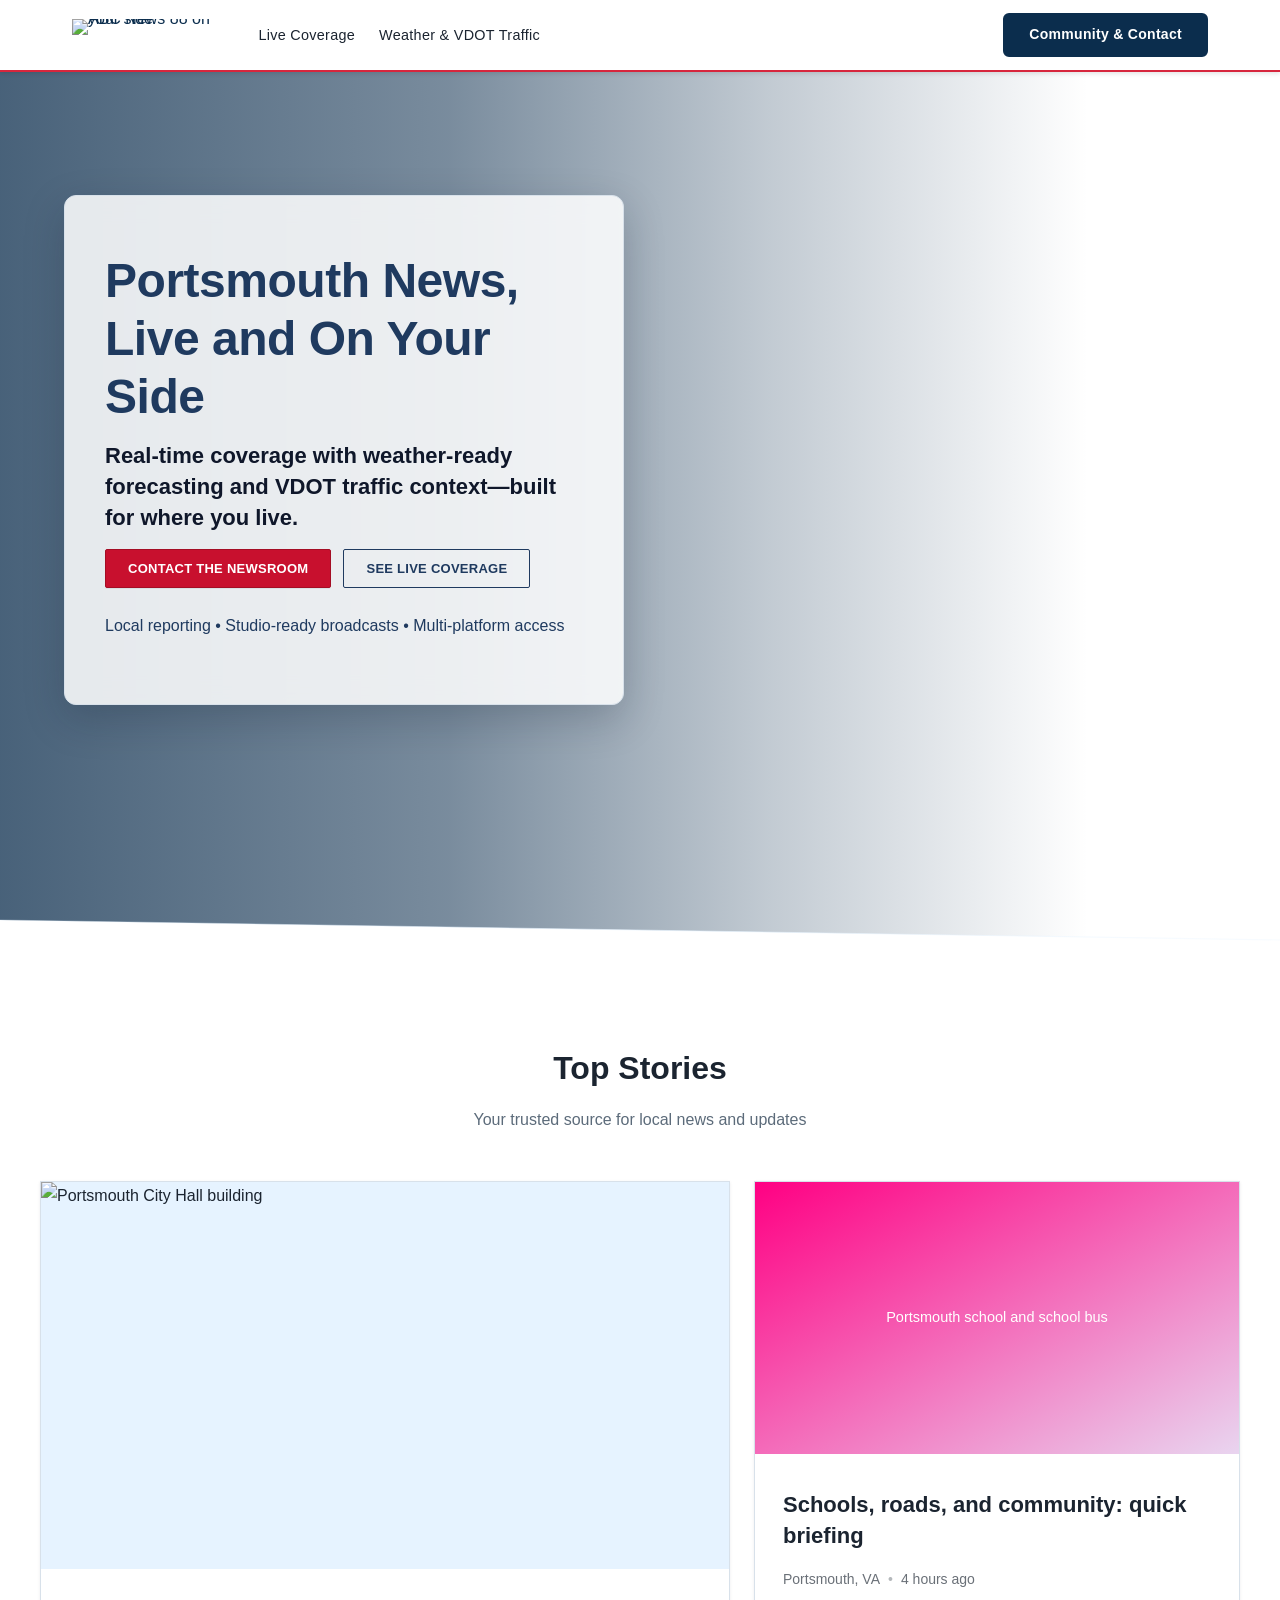
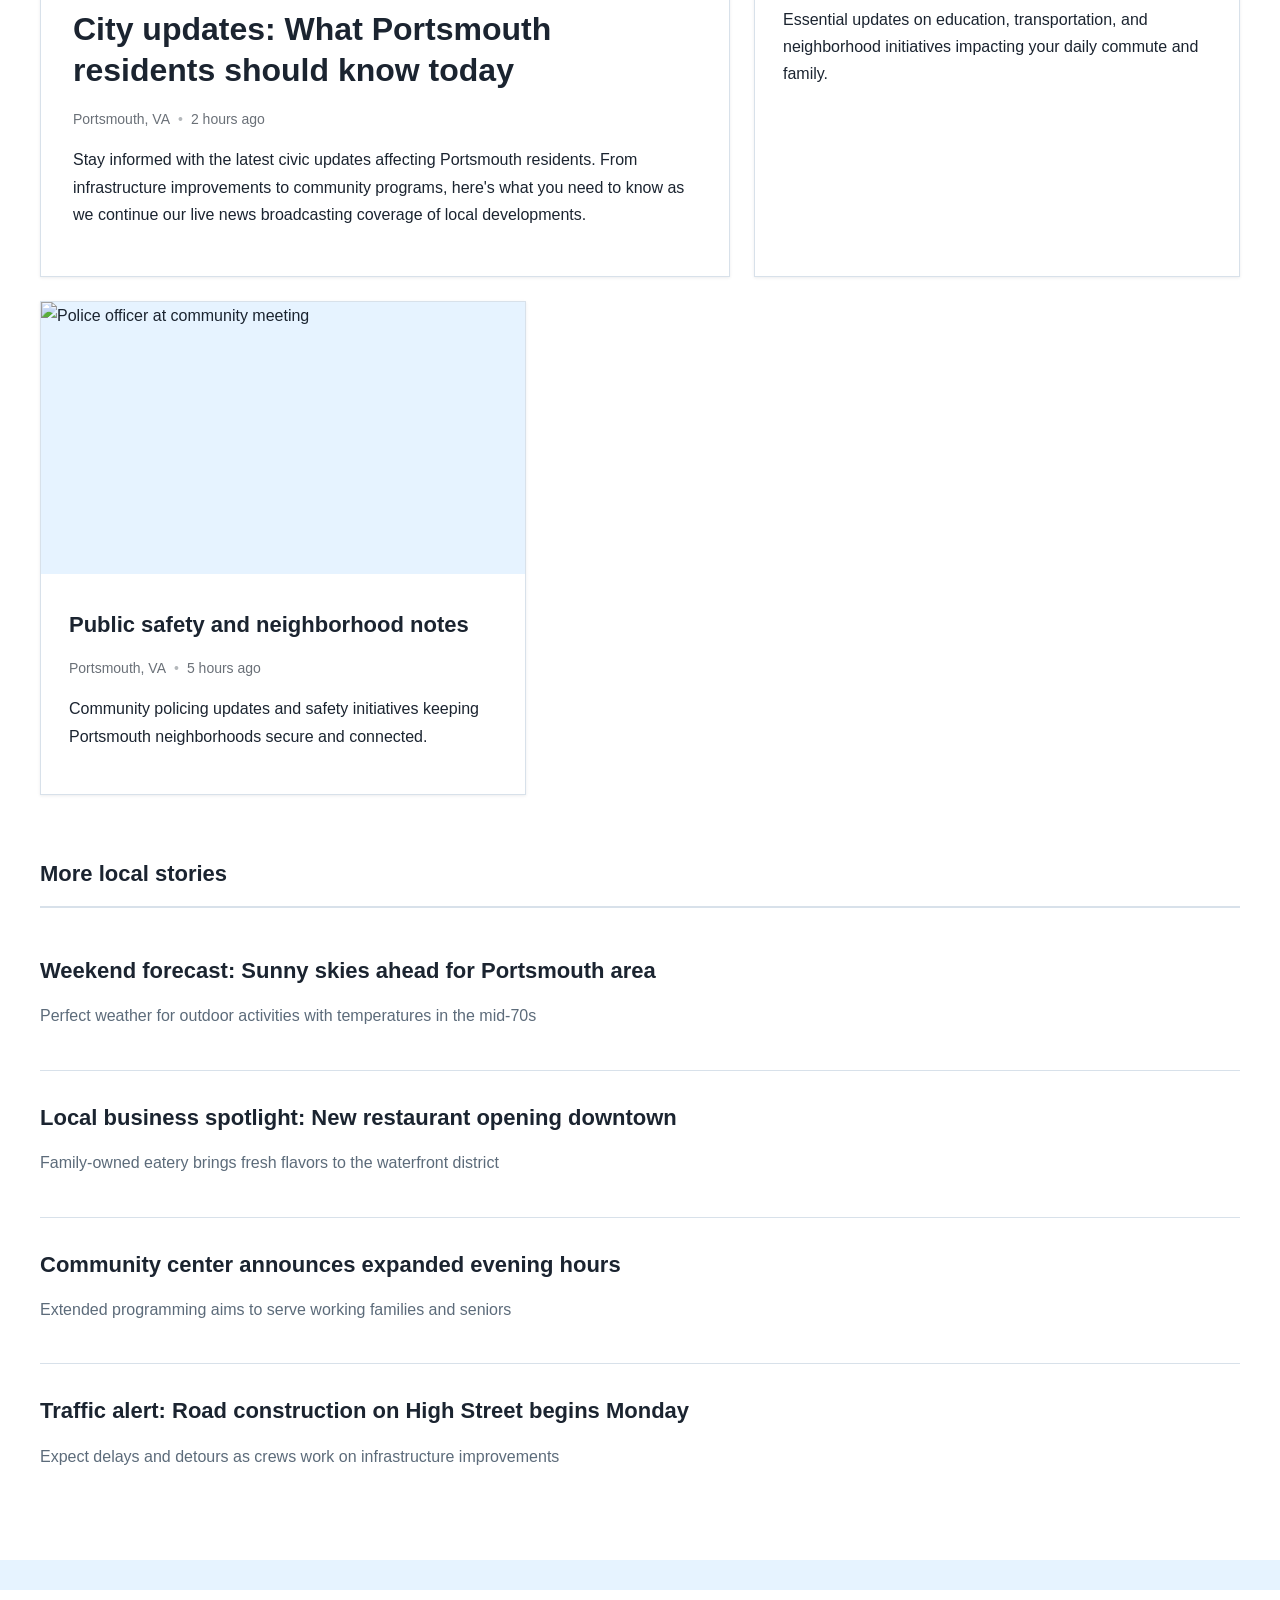
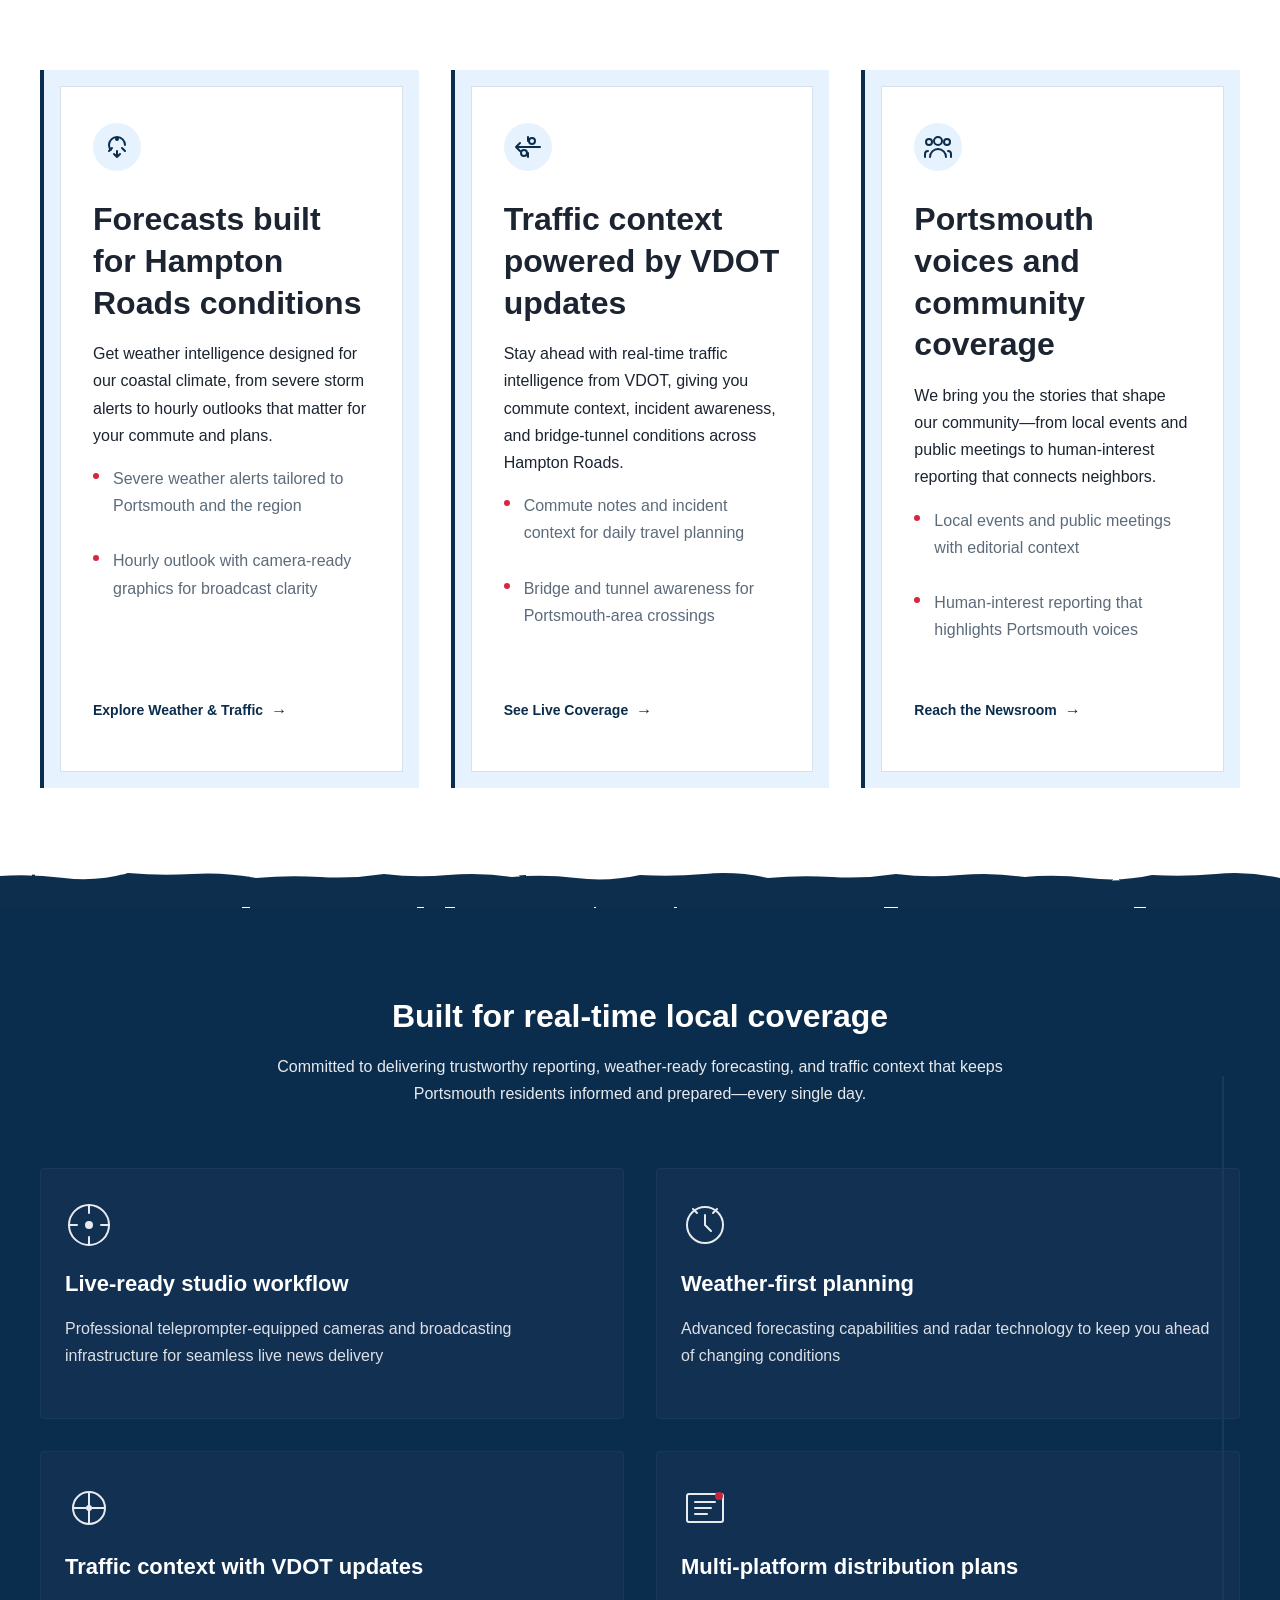
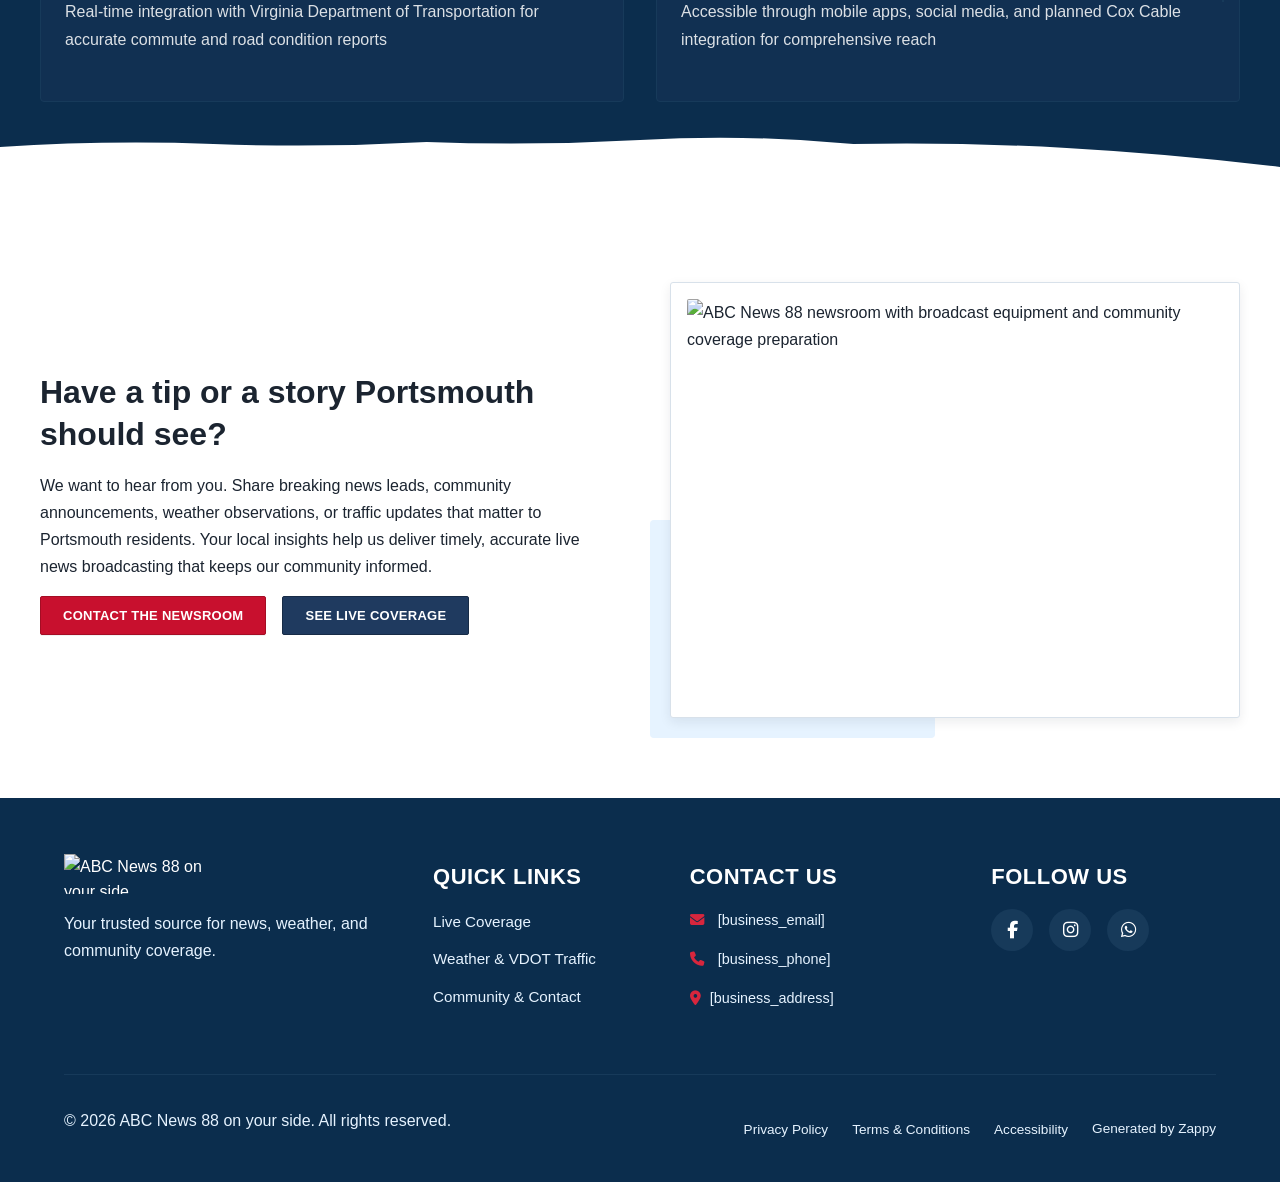
==== index.html @ 67e436fb "Background sync: Progressive GitHub Sync" ====
<!DOCTYPE html>
<html lang="en" dir="ltr">
<head>
    <meta charset="UTF-8">
    <meta name="viewport" content="width=device-width, initial-scale=1.0">
    <meta name="robots" content="index, follow">
    <title>Portsmouth&#39;s Trusted Live News Broadcasting — ABC News 88 on your side</title>
    <meta name="description" content="Stay informed with ABC News 88, Portsmouth Virginia&#39;s premier source for live news broadcasting, local weather radar, and VDOT traffic updates. Watch us on Cox Cable and mobile.">
    <meta name="keywords" content="live news broadcasting, Portsmouth Virginia news, local weather radar, Cox Cable Portsmouth, real-time news coverage">
    
    <!-- Favicons -->
    <link rel="icon" type="image/x-icon" href="/assets/favicon.ico">
    <link rel="icon" type="image/png" sizes="16x16" href="/assets/favicon-16x16.png">
    <link rel="icon" type="image/png" sizes="32x32" href="/assets/favicon-32x32.png">
    <link rel="icon" type="image/png" sizes="48x48" href="/assets/favicon-48x48.png">
    <link rel="icon" type="image/png" sizes="192x192" href="/assets/favicon-192x192.png">
    <link rel="icon" type="image/png" sizes="512x512" href="/assets/favicon-512x512.png">
    <link rel="apple-touch-icon" href="/assets/apple-touch-icon.png">
    <!-- Zappy Analytics -->
<script>
(function() {
  'use strict';
  
  // Configuration
  var config = {
    websiteId: '82980bc3-ff59-4159-b98f-e0753e56028d',
    apiUrl: 'https://api.zappy5.com/api/analytics/track',
    sessionDuration: 30 * 60 * 1000, // 30 minutes
    visitorDuration: 30 * 24 * 60 * 60 * 1000, // 30 days
    trackPageViews: true,
    trackClicks: true,
    trackFormSubmissions: true
  };
  
  // Generate or retrieve persistent visitor ID (30 days)
  function getVisitorId() {
    var visitorKey = 'zappy_visitor_' + config.websiteId;
    var visitor = null;
    
    try {
      visitor = localStorage.getItem(visitorKey);
      if (visitor) {
        var visitorData = JSON.parse(visitor);
        var now = Date.now();
        
        // Check if visitor ID is still valid (30 days)
        if (now - visitorData.created < config.visitorDuration) {
          // Update last seen timestamp
          visitorData.lastSeen = now;
          localStorage.setItem(visitorKey, JSON.stringify(visitorData));
          return visitorData.id;
        }
      }
    } catch (e) {
      console.warn('Zappy Analytics: LocalStorage not available');
    }
    
    // Generate new visitor ID
    var newVisitorId = 'zv_' + Date.now() + '_' + Math.random().toString(36).substr(2, 9);
    
    try {
      localStorage.setItem(visitorKey, JSON.stringify({
        id: newVisitorId,
        created: Date.now(),
        lastSeen: Date.now()
      }));
    } catch (e) {
      // Continue without local storage
    }
    
    return newVisitorId;
  }
  
  // Generate or retrieve session ID (30 minutes)
  function getSessionId() {
    var sessionKey = 'zappy_session_' + config.websiteId;
    var session = null;
    
    try {
      session = sessionStorage.getItem(sessionKey);
      if (session) {
        var sessionData = JSON.parse(session);
        var now = Date.now();
        
        // Check if session is still valid
        if (now - sessionData.timestamp < config.sessionDuration) {
          // Update timestamp
          sessionData.timestamp = now;
          sessionStorage.setItem(sessionKey, JSON.stringify(sessionData));
          return sessionData.id;
        }
      }
    } catch (e) {
      console.warn('Zappy Analytics: SessionStorage not available');
    }
    
    // Generate new session ID
    var newSessionId = 'zs_' + Date.now() + '_' + Math.random().toString(36).substr(2, 9);
    
    try {
      sessionStorage.setItem(sessionKey, JSON.stringify({
        id: newSessionId,
        timestamp: Date.now()
      }));
    } catch (e) {
      // Continue without session storage
    }
    
    return newSessionId;
  }
  
  var visitorId = getVisitorId();
  var sessionId = getSessionId();
  
  // Track an event
  function trackEvent(eventType, data) {
    data = data || {};
    
    var eventData = {
      website_id: config.websiteId,
      event_type: eventType,
      page_path: window.location.pathname,
      referrer: document.referrer || 'direct',
      visitor_id: visitorId,
      session_id: sessionId,
      metadata: data
    };
    
    // Use sendBeacon if available (better for page unload events)
    if (navigator.sendBeacon) {
      var blob = new Blob([JSON.stringify(eventData)], { type: 'application/json' });
      navigator.sendBeacon(config.apiUrl, blob);
    } else {
      // Fallback to fetch
      fetch(config.apiUrl, {
        method: 'POST',
        headers: {
          'Content-Type': 'application/json'
        },
        body: JSON.stringify(eventData),
        keepalive: true
      }).catch(function(error) {
        console.warn('Zappy Analytics: Failed to track event', error);
      });
    }
  }
  
  // Track page view
  if (config.trackPageViews) {
    trackEvent('pageview', {
      title: document.title,
      url: window.location.href
    });
  }
  
  // Track clicks on important elements
  if (config.trackClicks) {
    document.addEventListener('click', function(e) {
      var target = e.target;
      
      // Track button clicks (counted as actions)
      if (target.tagName === 'BUTTON' || target.closest('button')) {
        var button = target.tagName === 'BUTTON' ? target : target.closest('button');
        trackEvent('click', {
          element: 'button',
          text: button.textContent.trim().substring(0, 100),
          id: button.id || null,
          class: button.className || null
        });
      }
      
      // Track link clicks (navigation - not counted as actions)
      else if (target.tagName === 'A' || target.closest('a')) {
        var link = target.tagName === 'A' ? target : target.closest('a');
        trackEvent('navigation', {
          element: 'link',
          text: link.textContent.trim().substring(0, 100),
          href: link.href,
          external: link.hostname !== window.location.hostname
        });
      }
    }, true);
  }
  
  // Track form submissions
  if (config.trackFormSubmissions) {
    document.addEventListener('submit', function(e) {
      var form = e.target;
      
      trackEvent('form_submit', {
        form_id: form.id || null,
        form_name: form.name || null,
        form_action: form.action || null,
        form_method: form.method || 'GET'
      });
    }, true);
  }
  
  // Track time on page (send on page unload)
  var pageLoadTime = Date.now();
  
  window.addEventListener('beforeunload', function() {
    var timeOnPage = Math.floor((Date.now() - pageLoadTime) / 1000); // in seconds
    
    trackEvent('page_unload', {
      time_on_page: timeOnPage,
      page_path: window.location.pathname
    });
  });
  
  // Expose tracking function globally for custom events
  window.zappyAnalytics = {
    track: trackEvent,
    getVisitorId: function() { return visitorId; },
    getSessionId: function() { return sessionId; }
  };
  
})();
</script>
<!-- End Zappy Analytics -->
    <meta property="og:title" content="Portsmouth's Trusted Live News Broadcasting — ABC News 88 on your side">
  <meta property="og:description" content="Stay informed with ABC News 88, Portsmouth Virginia's premier source for live news broadcasting, local weather radar, and VDOT traffic updates. Watch us on Cox Cable and mobile.">
  <meta property="og:type" content="website">
  <meta property="og:locale" content="en_US">
  
  <meta name="twitter:card" content="summary_large_image">
  <meta name="twitter:title" content="Portsmouth's Trusted Live News Broadcasting — ABC News 88 on your side">
  <meta name="twitter:description" content="Stay informed with ABC News 88, Portsmouth Virginia's premier source for live news broadcasting, local weather radar, and VDOT traffic updates. Watch us on Cox Cable and mobile.">
  
  <link rel="stylesheet" href="https://cdnjs.cloudflare.com/ajax/libs/font-awesome/6.4.0/css/all.min.css">

    <!-- Favicons -->
    <link rel="icon" type="image/x-icon" href="/assets/favicon.ico">
    <link rel="icon" type="image/png" sizes="16x16" href="/assets/favicon-16x16.png">
    <link rel="icon" type="image/png" sizes="32x32" href="/assets/favicon-32x32.png">
    <link rel="icon" type="image/png" sizes="48x48" href="/assets/favicon-48x48.png">
    <link rel="icon" type="image/png" sizes="192x192" href="/assets/favicon-192x192.png">
    <link rel="icon" type="image/png" sizes="512x512" href="/assets/favicon-512x512.png">
    <link rel="apple-touch-icon" href="/assets/apple-touch-icon.png">
    <!-- Cookie Consent -->
    <link rel="stylesheet" href="https://cdn.jsdelivr.net/npm/vanilla-cookieconsent@3/dist/cookieconsent.css">
    <script src="https://cdn.jsdelivr.net/npm/vanilla-cookieconsent@3/dist/cookieconsent.umd.js"></script>
    <!-- Mickidum Accessibility Toolbar -->
    <script src="https://cdn.jsdelivr.net/gh/mickidum/acc_toolbar/acctoolbar/acctoolbar.min.js"></script>
    <link rel="stylesheet" href="/styles.css">

    <style id="zappy-dropdown-submenu-styles">
      /* ========== DESKTOP DROPDOWN SUBMENU STYLES ========== */
      /* Base styles for dropdown submenus - parent must be positioned */
      .nav-menu li:has(.sub-menu), nav li:has(.sub-menu), .navbar li:has(.sub-menu), #navMenu li:has(.sub-menu) { position: relative; }
      /* Submenu base - hidden by default */
      .nav-menu .sub-menu, nav .sub-menu, .navbar .sub-menu, #navMenu .sub-menu { display: block !important; position: absolute !important; top: 100%; left: 0; min-width: 220px; background: white; border-radius: 8px; box-shadow: 0 8px 25px rgba(0,0,0,0.15); padding: 8px 0; opacity: 0; visibility: hidden; transform: translateY(10px); transition: all 0.3s ease; z-index: 1000; list-style: none; pointer-events: none; }
      /* CRITICAL: Desktop hover styles to show dropdown */
      .nav-menu li:hover > .sub-menu, nav li:hover > .sub-menu, .navbar li:hover > .sub-menu, #navMenu li:hover > .sub-menu { opacity: 1 !important; visibility: visible !important; transform: translateY(0) !important; pointer-events: auto !important; }
      /* Submenu item styling */
      .sub-menu li { list-style: none; margin: 0; padding: 0; }
      .sub-menu a { display: block !important; padding: 10px 16px !important; color: #333 !important; font-weight: 500; text-decoration: none; white-space: nowrap; transition: background-color 0.2s; }
      .sub-menu a:hover { background-color: #f5f5f5; }
      /* RTL (Hebrew/Arabic) dropdown positioning */
      [dir="rtl"] .nav-menu .sub-menu, [dir="rtl"] nav .sub-menu, [dir="rtl"] .navbar .sub-menu, html[lang="he"] .nav-menu .sub-menu, html[lang="he"] nav .sub-menu, html[lang="he"] .navbar .sub-menu, html[lang="ar"] .nav-menu .sub-menu, html[lang="ar"] nav .sub-menu, html[lang="ar"] .navbar .sub-menu { left: auto !important; right: 0 !important; }
      /* Hide empty dropdown menus */
      .sub-menu:empty, .sub-menu:not(:has(li:not(.zappy-hidden-menu-item))), .sub-menu:not(:has(li)) { display: none !important; opacity: 0 !important; visibility: hidden !important; pointer-events: none !important; }
      /* Desktop: show submenu on Menu Group hover */
      li:has(.menu-group-title):hover > .sub-menu { opacity: 1 !important; visibility: visible !important; transform: translateY(0) !important; pointer-events: auto !important; }
      /* Menu Group title styling */
      .nav-menu > li > .menu-group-title, #navMenu > li > .menu-group-title { display: inline-block; padding: 0.5rem 1rem; cursor: default; user-select: none; }
      
      /* ========== MOBILE SUBMENU STYLES ========== */
      @media (max-width: 768px) {
        .nav-menu .sub-menu, nav .sub-menu, .navbar .sub-menu, #navMenu .sub-menu { position: static !important; transform: none !important; box-shadow: none !important; background: transparent !important; max-height: 0; overflow: hidden; opacity: 0; visibility: hidden; transition: max-height 0.3s ease, opacity 0.3s ease; padding: 0 !important; border-radius: 0 !important; }
        .sub-menu.mobile-expanded { max-height: 500px !important; opacity: 1 !important; visibility: visible !important; padding: 8px 0 8px 16px !important; }
        [dir="rtl"] .sub-menu.mobile-expanded, html[lang="he"] .sub-menu.mobile-expanded { padding: 8px 16px 8px 0 !important; }
        /* Disable hover behavior on mobile */
        .nav-menu li:hover > .sub-menu, nav li:hover > .sub-menu, .navbar li:hover > .sub-menu, #navMenu li:hover > .sub-menu { opacity: 0; visibility: hidden; pointer-events: none; }
        .nav-menu li > .sub-menu.mobile-expanded, nav li > .sub-menu.mobile-expanded, .navbar li > .sub-menu.mobile-expanded, #navMenu li > .sub-menu.mobile-expanded { opacity: 1 !important; visibility: visible !important; pointer-events: auto !important; }
        .nav-menu li:has(.sub-menu), nav li:has(.sub-menu), .navbar li:has(.sub-menu), #navMenu li:has(.sub-menu) { display: flex !important; flex-wrap: wrap !important; align-items: center !important; position: relative !important; min-height: 44px !important; }
        .nav-menu li:has(.sub-menu) > a, nav li:has(.sub-menu) > a, .navbar li:has(.sub-menu) > a, #navMenu li:has(.sub-menu) > a { flex: 1 !important; min-width: 0 !important; }
        .nav-menu li:has(.sub-menu) > .menu-group-title, nav li:has(.sub-menu) > .menu-group-title, .navbar li:has(.sub-menu) > .menu-group-title, #navMenu li:has(.sub-menu) > .menu-group-title { flex: 1 !important; min-width: 0 !important; padding: 0 !important; line-height: inherit !important; }
        .nav-menu li:has(.sub-menu) > .sub-menu, nav li:has(.sub-menu) > .sub-menu, .navbar li:has(.sub-menu) > .sub-menu, #navMenu li:has(.sub-menu) > .sub-menu { flex-basis: 100% !important; width: 100% !important; }
        .nav-menu li:has(.sub-menu) > a [class*="chevron"], .nav-menu li:has(.sub-menu) > a [class*="arrow"], .nav-menu li:has(.sub-menu) > a .fa-chevron-down, .nav-menu li:has(.sub-menu) > a .fa-angle-down, nav li:has(.sub-menu) > a [class*="chevron"], nav li:has(.sub-menu) > a [class*="arrow"], #navMenu li:has(.sub-menu) > a [class*="chevron"], #navMenu li:has(.sub-menu) > a [class*="arrow"] { display: none !important; visibility: hidden !important; }
        .mobile-submenu-toggle { display: flex !important; align-items: center !important; justify-content: center !important; width: 44px !important; height: auto !important; background: transparent !important; border: none !important; cursor: pointer !important; color: var(--text-dark) !important; position: static !important; flex-shrink: 0 !important; align-self: stretch !important; z-index: 2 !important; padding: 0 !important; margin: 0 !important; }
        .mobile-submenu-toggle::after { content: '' !important; width: 0 !important; height: 0 !important; border-left: 6px solid transparent !important; border-right: 6px solid transparent !important; border-top: 7px solid currentColor !important; transition: transform 0.3s ease !important; }
        .mobile-submenu-toggle.expanded::after { transform: rotate(180deg) !important; }
        .sub-menu a { padding: 10px 0 !important; display: block !important; color: var(--text-dark) !important; }
        .navbar .sub-menu li a, nav.navbar .sub-menu li a, .zappy-products-dropdown .sub-menu a { color: var(--text-dark) !important; }
      }
      @media (min-width: 769px) { .mobile-submenu-toggle { display: none !important; } }
    </style>

    <style id="zappy-widget-visibility">
      #mic-access-tool-general-button, .mic-access-tool-general-button,
      #mic-init-access-tool .mic-access-tool-general-button, #mic-init-access-tool #mic-access-tool-general-button,
      ._access-icon, #mic-access-tool-box, .mic-access-tool-box,
      #mic-init-access-tool #mic-access-tool-box, div[id*="mic-access-tool-box"], ._access-menu {
        display: none !important; visibility: hidden !important; opacity: 0 !important; pointer-events: none !important;
      }
    </style>
</head>
<body>

  <nav class="navbar">
  <button class="mobile-toggle" id="mobileToggle" aria-label="Menu">
    <svg class="hamburger-icon" width="24" height="24" viewbox="0 0 24 24" fill="none">
      <path d="M3 12h18M3 6h18M3 18h18" stroke="currentColor" stroke-width="2" stroke-linecap="round"></path>
    </svg>
    <svg class="close-icon" width="24" height="24" viewbox="0 0 24 24" fill="none" style="display:none;">
      <path d="M18 6L6 18M6 6l12 12" stroke="currentColor" stroke-width="2" stroke-linecap="round"></path>
    </svg>
  </button>
  
  <button class="phone-header-btn" aria-label="Call">
    <svg width="20" height="20" viewbox="0 0 24 24" fill="currentColor">
      <path d="M22 16.92v3a2 2 0 0 1-2.18 2 19.79 19.79 0 0 1-8.63-3.07 19.5 19.5 0 0 1-6-6 19.79 19.79 0 0 1-3.07-8.67A2 2 0 0 1 4.11 2h3a2 2 0 0 1 2 1.72 12.84 12.84 0 0 0 .7 2.81 2 2 0 0 1-.45 2.11L8.09 9.91a16 16 0 0 0 6 6l1.27-1.27a2 2 0 0 1 2.11-.45 12.84 12.84 0 0 0 2.81.7A2 2 0 0 1 22 16.92z"></path>
    </svg>
  </button>
  
  <div class="nav-container">
    <div class="nav-brand">
      <a href="/" class="logo-link">
        <img src="/assets/business-logo.webp" alt="ABC News 88 on your side" class="logo">
      </a>
    </div>
    
    <ul class="nav-menu" id="navMenu"><li><a href="/live">Live Coverage</a></li><li><a href="/weather-traffic">Weather &amp; VDOT Traffic</a></li></ul>
    
    <div class="nav-cta-container">
      <a href="/contact" class="nav-cta-btn">Community &amp; Contact</a>
    </div>
  </div>
</nav>
  
  <main>
    <section class="home-hero-section" data-layout-spec="Home-hero" data-hero-type="fullscreen-scrim">
  <div class="home-hero-section__bg-wrapper">
    <img data-hero-bg="true" data-placeholder="home-hero-bg" data-context="Bright daytime Portsmouth Virginia waterfront skyline with modern buildings reflecting on calm water, soft focus camera operator silhouette on right edge, professional broadcast feel, clear blue sky, vibrant and welcoming atmosphere" data-preserve-bg="0" width="1920" height="1080" src="/assets/site-home-hero-bg.webp" alt="Portsmouth waterfront skyline with broadcast camera operator" class="home-hero-section__bg-image">
  </div>
  <div class="home-hero-section__scrim" aria-hidden="true"></div>
  <div class="home-hero-section__content-wrapper">
    <div class="home-hero-section__overlay-card">
      <h1 class="home-hero-section__headline">Portsmouth News, Live and On Your Side</h1>
      <h3 class="home-hero-section__subheadline">Real-time coverage with weather-ready forecasting and VDOT traffic context—built for where you live.</h3>
      <div class="home-hero-section__cta-group">
        <a href="/contact" class="home-hero-section__btn home-hero-section__btn--primary">Contact the Newsroom</a>
        <a href="/live" class="home-hero-section__btn home-hero-section__btn--secondary">See Live Coverage</a>
      </div>
      <p class="home-hero-section__credibility">Local reporting • Studio-ready broadcasts • Multi-platform access</p>
    </div>
  </div>
  <div class="home-hero-section__divider-wrapper">
    <svg data-no-icon-edit="true" aria-hidden="true" viewbox="0 0 1200 60" preserveaspectratio="none" xmlns="http://www.w3.org/2000/svg">
      <defs>
        <linearGradient id="home-hero-divider-gradient" x1="0%" y1="0%" x2="100%" y2="0%">
          <stop offset="0%" style="stop-color:#E6F3FF;stop-opacity:0.3"></stop>
          <stop offset="50%" style="stop-color:#E6F3FF;stop-opacity:0.6"></stop>
          <stop offset="100%" style="stop-color:#E6F3FF;stop-opacity:0.3"></stop>
        </linearGradient>
      </defs>
      <path d="M0,60 L0,20 L1200,40 L1200,60 Z" fill="var(--bg-light)"></path>
      <line x1="0" y1="20" x2="1200" y2="40" stroke="url(#home-hero-divider-gradient)" stroke-width="1"></line>
    </svg>
  </div>
</section>

<section class="home-top-stories-section" data-layout-spec="Home-top-stories">
  <div class="home-top-stories-container">
    <div class="home-top-stories-header">
      <h2>Top Stories</h2>
      <p class="home-top-stories-subheading">Your trusted source for local news and updates</p>
    </div>

    <div class="home-top-stories-grid">
      <!-- Top Story (Dominant) -->
      <article class="home-top-stories-card home-top-stories-card-featured">
        <div class="home-top-stories-card-image-wrapper">
          <img data-placeholder="home-top-stories-image-1" data-context="Modern Portsmouth Virginia city hall building with American flag during daytime, professional news photography style showing civic architecture and local government building for broadcast news story" width="840" height="473" src="/assets/site-home-top-stories-image-1.webp" alt="Portsmouth City Hall building">
        </div>
        <div class="home-top-stories-card-content">
          <h2 class="home-top-stories-card-title">City updates: What Portsmouth residents should know today</h2>
          <div class="home-top-stories-card-meta">
            <span class="home-top-stories-card-location">Portsmouth, VA</span>
            <span class="home-top-stories-card-separator">•</span>
            <span class="home-top-stories-card-time">2 hours ago</span>
          </div>
          <p class="home-top-stories-card-summary">Stay informed with the latest civic updates affecting Portsmouth residents. From infrastructure improvements to community programs, here's what you need to know as we continue our live news broadcasting coverage of local developments.</p>
        </div>
      </article>

      <!-- Secondary Story 1 -->
      <article class="home-top-stories-card home-top-stories-card-secondary">
        <div class="home-top-stories-card-image-wrapper">
          <img data-placeholder="home-top-stories-image-2" data-context="Portsmouth Virginia school building exterior with students boarding yellow school bus, bright morning light, local news broadcast photography showing education and transportation" width="600" height="338" src="data:image/svg+xml,%3Csvg xmlns='http://www.w3.org/2000/svg' width='600' height='338'%3E%3Cdefs%3E%3ClinearGradient id='grad' x1='0%25' y1='0%25' x2='100%25' y2='100%25'%3E%3Cstop offset='0%25' style='stop-color:%23FF0083;stop-opacity:1' /%3E%3Cstop offset='100%25' style='stop-color:%23FF008320;stop-opacity:1' /%3E%3C/linearGradient%3E%3C/defs%3E%3Crect width='100%25' height='100%25' fill='url(%23grad)'/%3E%3Ctext x='50%25' y='50%25' font-family='Arial, sans-serif' font-size='18' fill='white' text-anchor='middle' dy='.3em' font-weight='500'%3EPortsmouth%20school%20and%20school%20bus%3C/text%3E%3C/svg%3E" alt="Portsmouth school and school bus">
        </div>
        <div class="home-top-stories-card-content">
          <h3 class="home-top-stories-card-title">Schools, roads, and community: quick briefing</h3>
          <div class="home-top-stories-card-meta">
            <span class="home-top-stories-card-location">Portsmouth, VA</span>
            <span class="home-top-stories-card-separator">•</span>
            <span class="home-top-stories-card-time">4 hours ago</span>
          </div>
          <p class="home-top-stories-card-summary">Essential updates on education, transportation, and neighborhood initiatives impacting your daily commute and family.</p>
        </div>
      </article>

      <!-- Secondary Story 2 -->
      <article class="home-top-stories-card home-top-stories-card-secondary">
        <div class="home-top-stories-card-image-wrapper">
          <img data-placeholder="home-top-stories-image-3" data-context="Portsmouth Virginia police officer talking with community members at neighborhood watch meeting, friendly interaction, local public safety news broadcast photography" width="600" height="338" src="/assets/site-home-top-stories-image-3.webp" alt="Police officer at community meeting">
        </div>
        <div class="home-top-stories-card-content">
          <h3 class="home-top-stories-card-title">Public safety and neighborhood notes</h3>
          <div class="home-top-stories-card-meta">
            <span class="home-top-stories-card-location">Portsmouth, VA</span>
            <span class="home-top-stories-card-separator">•</span>
            <span class="home-top-stories-card-time">5 hours ago</span>
          </div>
          <p class="home-top-stories-card-summary">Community policing updates and safety initiatives keeping Portsmouth neighborhoods secure and connected.</p>
        </div>
      </article>
    </div>

    <!-- More Local Stories List -->
    <div class="home-top-stories-more-section">
      <h3 class="home-top-stories-more-title">More local stories</h3>
      <div class="home-top-stories-more-list">
        <article class="home-top-stories-more-item">
          <h3 class="home-top-stories-more-item-title">Weekend forecast: Sunny skies ahead for Portsmouth area</h3>
          <p class="home-top-stories-more-item-summary">Perfect weather for outdoor activities with temperatures in the mid-70s</p>
        </article>
        <article class="home-top-stories-more-item">
          <h3 class="home-top-stories-more-item-title">Local business spotlight: New restaurant opening downtown</h3>
          <p class="home-top-stories-more-item-summary">Family-owned eatery brings fresh flavors to the waterfront district</p>
        </article>
        <article class="home-top-stories-more-item">
          <h3 class="home-top-stories-more-item-title">Community center announces expanded evening hours</h3>
          <p class="home-top-stories-more-item-summary">Extended programming aims to serve working families and seniors</p>
        </article>
        <article class="home-top-stories-more-item">
          <h3 class="home-top-stories-more-item-title">Traffic alert: Road construction on High Street begins Monday</h3>
          <p class="home-top-stories-more-item-summary">Expect delays and detours as crews work on infrastructure improvements</p>
        </article>
      </div>
    </div>
  </div>

  <!-- Bottom Divider -->
  <div class="home-top-stories-divider-wrapper">
    <svg data-no-icon-edit="true" aria-hidden="true" viewbox="0 0 1200 60" preserveaspectratio="none" xmlns="http://www.w3.org/2000/svg">
      <path d="M0,60 L0,30 L580,30 Q590,26 600,30 L620,30 Q630,34 640,30 L1200,30 L1200,60 Z" fill="var(--bg-light)"></path>
      <rect x="0" y="30" width="1200" height="30" fill="var(--secondary)"></rect>
    </svg>
  </div>
</section>

<section class="home-coverage-blocks-section" data-layout-spec="Home-coverage-blocks">
  <div class="home-coverage-blocks-container">
    <div class="home-coverage-blocks-grid">
      <!-- Weather Block -->
      <article class="coverage-block">
        <div class="coverage-block-accent-bar"></div>
        <div class="coverage-block-content">
          <div class="coverage-block-icon-wrapper">
            <svg data-element-type="icon" data-icon-type="svg" width="32" height="32" viewbox="0 0 32 32" fill="none" xmlns="http://www.w3.org/2000/svg">
              <path d="M24 14C24 9.58172 20.4183 6 16 6C11.5817 6 8 9.58172 8 14C8 15.8487 8.63214 17.5501 9.69679 18.8906" stroke="currentColor" stroke-width="2" stroke-linecap="round"></path>
              <circle cx="16" cy="8" r="2" fill="currentColor"></circle>
              <path d="M16 20L16 26M13 23L16 26L19 23" stroke="currentColor" stroke-width="2" stroke-linecap="round" stroke-linejoin="round"></path>
              <path d="M11 17L8 20M21 17L24 20" stroke="currentColor" stroke-width="2" stroke-linecap="round"></path>
            </svg>
          </div>
          <h2>Forecasts built for Hampton Roads conditions</h2>
          <p>Get weather intelligence designed for our coastal climate, from severe storm alerts to hourly outlooks that matter for your commute and plans.</p>
          <div class="coverage-block-features">
            <p class="coverage-feature-item">Severe weather alerts tailored to Portsmouth and the region</p>
            <p class="coverage-feature-item">Hourly outlook with camera-ready graphics for broadcast clarity</p>
          </div>
          <a href="/weather-traffic" class="coverage-block-cta">Explore Weather &amp; Traffic</a>
        </div>
      </article>

      <!-- VDOT Traffic Block -->
      <article class="coverage-block">
        <div class="coverage-block-accent-bar"></div>
        <div class="coverage-block-content">
          <div class="coverage-block-icon-wrapper">
            <svg data-element-type="icon" data-icon-type="svg" width="32" height="32" viewbox="0 0 32 32" fill="none" xmlns="http://www.w3.org/2000/svg">
              <path d="M4 16H28M4 16L8 12M4 16L8 20" stroke="currentColor" stroke-width="2" stroke-linecap="round" stroke-linejoin="round"></path>
              <circle cx="20" cy="10" r="3" stroke="currentColor" stroke-width="2"></circle>
              <circle cx="12" cy="22" r="3" stroke="currentColor" stroke-width="2"></circle>
              <path d="M16 6V10M16 22V26" stroke="currentColor" stroke-width="2" stroke-linecap="round"></path>
            </svg>
          </div>
          <h2>Traffic context powered by VDOT updates</h2>
          <p>Stay ahead with real-time traffic intelligence from VDOT, giving you commute context, incident awareness, and bridge-tunnel conditions across Hampton Roads.</p>
          <div class="coverage-block-features">
            <p class="coverage-feature-item">Commute notes and incident context for daily travel planning</p>
            <p class="coverage-feature-item">Bridge and tunnel awareness for Portsmouth-area crossings</p>
          </div>
          <a href="/live" class="coverage-block-cta">See Live Coverage</a>
        </div>
      </article>

      <!-- Community Block -->
      <article class="coverage-block">
        <div class="coverage-block-accent-bar"></div>
        <div class="coverage-block-content">
          <div class="coverage-block-icon-wrapper">
            <svg data-element-type="icon" data-icon-type="svg" width="32" height="32" viewbox="0 0 32 32" fill="none" xmlns="http://www.w3.org/2000/svg">
              <circle cx="16" cy="10" r="4" stroke="currentColor" stroke-width="2"></circle>
              <path d="M8 26C8 21.5817 11.5817 18 16 18C20.4183 18 24 21.5817 24 26" stroke="currentColor" stroke-width="2" stroke-linecap="round"></path>
              <circle cx="25" cy="11" r="3" stroke="currentColor" stroke-width="2"></circle>
              <circle cx="7" cy="11" r="3" stroke="currentColor" stroke-width="2"></circle>
              <path d="M26 20C27.6569 20 29 21.3431 29 23V26M6 20C4.34315 20 3 21.3431 3 23V26" stroke="currentColor" stroke-width="2" stroke-linecap="round"></path>
            </svg>
          </div>
          <h2>Portsmouth voices and community coverage</h2>
          <p>We bring you the stories that shape our community—from local events and public meetings to human-interest reporting that connects neighbors.</p>
          <div class="coverage-block-features">
            <p class="coverage-feature-item">Local events and public meetings with editorial context</p>
            <p class="coverage-feature-item">Human-interest reporting that highlights Portsmouth voices</p>
          </div>
          <a href="/contact" class="coverage-block-cta">Reach the Newsroom</a>
        </div>
      </article>
    </div>
  </div>

  <!-- Bottom Divider (torn paper edge) -->
  <div class="home-coverage-blocks-divider-wrapper">
    <svg data-no-icon-edit="true" aria-hidden="true" viewbox="0 0 1200 60" preserveaspectratio="none" xmlns="http://www.w3.org/2000/svg">
      <defs>
        <filter id="coverage-torn-texture" x="-50%" y="-50%" width="200%" height="200%">
          <feTurbulence type="fractalNoise" basefrequency="0.04" numoctaves="3" result="noise"></feTurbulence>
          <feDisplacementMap in="SourceGraphic" in2="noise" scale="2" xchannelselector="R" ychannelselector="G"></feDisplacementMap>
        </filter>
      </defs>
      <path d="M0,60 L0,28 Q30,26 60,30 T120,25 Q150,28 180,26 T240,30 Q270,27 300,29 T360,26 Q390,30 420,27 T480,29 Q510,26 540,30 T600,27 Q630,29 660,26 T720,30 Q750,27 780,29 T840,26 Q870,30 900,27 T960,29 Q990,26 1020,30 T1080,27 Q1110,29 1140,26 T1200,30 L1200,60 Z" fill="var(--bg-dark)" filter="url(#coverage-torn-texture)"></path>
    </svg>
  </div>
</section>

<section class="home-stats-section" data-layout-spec="Home-stats">
  <div class="home-stats-container">
    <div class="home-stats-title-area">
      <h2>Built for real-time local coverage</h2>
      <p>Committed to delivering trustworthy reporting, weather-ready forecasting, and traffic context that keeps Portsmouth residents informed and prepared—every single day.</p>
    </div>
    
    <div class="home-stats-grid">
      <div class="home-stats-card">
        <div class="home-stats-icon">
          <svg data-element-type="icon" data-icon-type="svg" width="48" height="48" viewbox="0 0 48 48" fill="none" xmlns="http://www.w3.org/2000/svg">
            <circle cx="24" cy="24" r="20" stroke="currentColor" stroke-width="2" fill="none"></circle>
            <circle cx="24" cy="24" r="4" fill="currentColor"></circle>
            <path d="M24 4v8M24 36v8M4 24h8M36 24h8" stroke="currentColor" stroke-width="2" stroke-linecap="round"></path>
          </svg>
        </div>
        <h3>Live-ready studio workflow</h3>
        <p>Professional teleprompter-equipped cameras and broadcasting infrastructure for seamless live news delivery</p>
      </div>
      
      <div class="home-stats-card">
        <div class="home-stats-icon">
          <svg data-element-type="icon" data-icon-type="svg" width="48" height="48" viewbox="0 0 48 48" fill="none" xmlns="http://www.w3.org/2000/svg">
            <path d="M24 6C14.059 6 6 14.059 6 24s8.059 18 18 18 18-8.059 18-18S33.941 6 24 6z" stroke="currentColor" stroke-width="2" fill="none"></path>
            <path d="M24 14v10l6 6" stroke="currentColor" stroke-width="2" stroke-linecap="round" stroke-linejoin="round"></path>
            <path d="M12 8l4 4M36 8l-4 4" stroke="currentColor" stroke-width="2" stroke-linecap="round"></path>
          </svg>
        </div>
        <h3>Weather-first planning</h3>
        <p>Advanced forecasting capabilities and radar technology to keep you ahead of changing conditions</p>
      </div>
      
      <div class="home-stats-card">
        <div class="home-stats-icon">
          <svg data-element-type="icon" data-icon-type="svg" width="48" height="48" viewbox="0 0 48 48" fill="none" xmlns="http://www.w3.org/2000/svg">
            <path d="M8 24h32M8 24c0-8.837 7.163-16 16-16s16 7.163 16 16M8 24c0 8.837 7.163 16 16 16s16-7.163 16-16" stroke="currentColor" stroke-width="2" fill="none"></path>
            <path d="M24 8v32" stroke="currentColor" stroke-width="2"></path>
            <circle cx="24" cy="24" r="3" fill="currentColor"></circle>
          </svg>
        </div>
        <h3>Traffic context with VDOT updates</h3>
        <p>Real-time integration with Virginia Department of Transportation for accurate commute and road condition reports</p>
      </div>
      
      <div class="home-stats-card">
        <div class="home-stats-icon">
          <svg data-element-type="icon" data-icon-type="svg" width="48" height="48" viewbox="0 0 48 48" fill="none" xmlns="http://www.w3.org/2000/svg">
            <rect x="6" y="10" width="36" height="28" rx="2" stroke="currentColor" stroke-width="2" fill="none"></rect>
            <path d="M14 18h20M14 24h16M14 30h12" stroke="currentColor" stroke-width="2" stroke-linecap="round"></path>
            <circle cx="38" cy="12" r="4" fill="var(--accent)"></circle>
          </svg>
        </div>
        <h3>Multi-platform distribution plans</h3>
        <p>Accessible through mobile apps, social media, and planned Cox Cable integration for comprehensive reach</p>
      </div>
    </div>
    
    <div class="home-stats-signal-line" aria-hidden="true">
      <svg viewbox="0 0 2 600" preserveaspectratio="none" xmlns="http://www.w3.org/2000/svg">
        <line x1="1" y1="0" x2="1" y2="600" stroke="var(--border-dark)" stroke-width="2"></line>
        <circle cx="1" cy="75" r="4" fill="var(--border-dark)"></circle>
        <circle cx="1" cy="225" r="4" fill="var(--border-dark)"></circle>
        <circle cx="1" cy="375" r="4" fill="var(--border-dark)"></circle>
        <circle cx="1" cy="525" r="4" fill="var(--border-dark)"></circle>
      </svg>
    </div>
  </div>
  
  <div class="home-stats-divider-wrapper">
    <svg data-no-icon-edit="true" aria-hidden="true" viewbox="0 0 1200 80" preserveaspectratio="none" xmlns="http://www.w3.org/2000/svg">
      <defs>
        <linearGradient id="waveGradient" x1="0%" y1="0%" x2="100%" y2="0%">
          <stop offset="0%" style="stop-color:#0B2D4D;stop-opacity:1"></stop>
          <stop offset="50%" style="stop-color:#1F3A5F;stop-opacity:1"></stop>
          <stop offset="100%" style="stop-color:#FFFFFF;stop-opacity:1"></stop>
        </linearGradient>
      </defs>
      <path d="M0,80 L0,25 Q100,18 200,22 T400,20 Q500,24 600,18 T800,22 Q900,20 1000,26 T1200,45 L1200,80 Z" fill="#FFFFFF"></path>
    </svg>
  </div>
</section>

<section class="home-cta-section" data-layout-spec="Home-cta">
  <div class="home-cta-container">
    <div class="home-cta-content">
      <h2>Have a tip or a story Portsmouth should see?</h2>
      <p>We want to hear from you. Share breaking news leads, community announcements, weather observations, or traffic updates that matter to Portsmouth residents. Your local insights help us deliver timely, accurate live news broadcasting that keeps our community informed.</p>
      <div class="home-cta-buttons">
        <a href="/contact" class="btn-primary">Contact the Newsroom</a>
        <a href="/live" class="btn-secondary">See Live Coverage</a>
      </div>
    </div>
    <div class="home-cta-image-wrapper">
      <div class="home-cta-backplate"></div>
      <div class="home-cta-image-frame">
        <img data-placeholder="home-cta-image-1" data-context="Professional newsroom environment for ABC News 88 Portsmouth Virginia local news station, showing broadcast cameras, teleprompter equipment, news desk with monitors displaying weather radar and traffic maps, warm professional lighting, community-focused atmosphere, modern broadcasting technology, editorial workspace with journalists preparing live coverage" width="600" height="450" src="/assets/site-home-cta-image-1.webp" alt="ABC News 88 newsroom with broadcast equipment and community coverage preparation">
      </div>
    </div>
  </div>
</section>
  </main>
  
  <footer class="site-footer">
  <div class="footer-container">
    <div class="footer-top">
      <div class="footer-column footer-about">
        <img src="/assets/business-logo.webp" alt="ABC News 88 on your side" class="logo">
        <p class="footer-tagline">Your trusted source for news, weather, and community coverage.</p>
      </div>
      
      <div class="footer-column footer-links">
        <h3 class="footer-heading">Quick Links</h3>
        <ul class="footer-nav">
          <li><a href="/live">Live Coverage</a></li>
          <li><a href="/weather-traffic">Weather &amp; VDOT Traffic</a></li>
          <li><a href="/contact">Community &amp; Contact</a></li>
        </ul>
      </div>
      
      <div class="footer-column footer-contact">
        <h3 class="footer-heading">Contact Us</h3>
        <ul class="contact-list">
          <li><i class="fas fa-envelope"></i> <a href="mailto:[business_email]">[business_email]</a></li>
          <li><i class="fas fa-phone"></i> <a href="tel:[business_phone]">[business_phone]</a></li>
          <li><a href="/"><i class="fas fa-map-marker-alt"></i> <span>[business_address]</span></a></li>
        </ul>
      </div>
      
      <div class="footer-column footer-social">
        <h3 class="footer-heading">Follow Us</h3>
        <div class="social-links">
          <a href="[facebook_handle]" aria-label="Facebook"><i class="fab fa-facebook-f"></i></a>
          <a href="[instagram_handle]" aria-label="Instagram"><i class="fab fa-instagram"></i></a>
          <a href="[whatsapp_handle]" aria-label="WhatsApp"><i class="fab fa-whatsapp"></i></a>
        </div>
      </div>
    </div>
    
    <div class="footer-bottom">
      <div class="footer-bottom-left">
        <p class="copyright">© 2026 ABC News 88 on your side. All rights reserved.</p>
      </div>
      <div class="footer-bottom-right">
        <ul class="legal-links">
          <li><a href="/privacy">Privacy Policy</a></li>
          <li><a href="/terms">Terms &amp; Conditions</a></li>
          <li><a href="/accessibility">Accessibility</a></li>
        </ul>
        <a href="https://zappy5.com" target="_blank" class="zappy-attribution">Generated by Zappy</a>
      </div>
    </div>
  </div>
</footer>
  
  <a href="https://wa.me/[whatsapp_handle]" class="whatsapp-float" aria-label="WhatsApp">
    <i class="fab fa-whatsapp"></i>
  </a>
  
  <div data-integration="accessibility:toolbar"></div>

    <script src="/script.js"></script>

    <script id="zappy-mobile-submenu-script">
    (function() {
      function initMobileSubmenuToggles() {
        if (window.innerWidth > 768) {
          document.querySelectorAll('.mobile-submenu-toggle').forEach(function(btn) { btn.remove(); });
          document.querySelectorAll('.sub-menu.mobile-expanded').forEach(function(menu) { menu.classList.remove('mobile-expanded'); });
          return;
        }
        var items = document.querySelectorAll('.nav-menu li:has(.sub-menu), nav li:has(.sub-menu), .navbar li:has(.sub-menu), #navMenu li:has(.sub-menu)');
        items.forEach(function(li) {
          if (li.querySelector('.mobile-submenu-toggle')) return;
          var submenu = li.querySelector('.sub-menu');
          var parentLink = li.querySelector(':scope > a');
          if (!submenu || !parentLink) return;
          var toggleBtn = document.createElement('button');
          toggleBtn.className = 'mobile-submenu-toggle';
          toggleBtn.setAttribute('aria-label', 'Toggle submenu');
          toggleBtn.setAttribute('type', 'button');
          parentLink.insertAdjacentElement('afterend', toggleBtn);
          toggleBtn.addEventListener('click', function(e) {
            e.preventDefault(); e.stopPropagation();
            document.querySelectorAll('.sub-menu.mobile-expanded').forEach(function(menu) {
              if (menu !== submenu) { menu.classList.remove('mobile-expanded'); var t = menu.parentElement.querySelector('.mobile-submenu-toggle'); if(t) t.classList.remove('expanded'); }
            });
            submenu.classList.toggle('mobile-expanded');
            toggleBtn.classList.toggle('expanded');
          });
        });
      }
      if (document.readyState === 'loading') { document.addEventListener('DOMContentLoaded', initMobileSubmenuToggles); }
      else { initMobileSubmenuToggles(); }
      var resizeTimer; window.addEventListener('resize', function() { clearTimeout(resizeTimer); resizeTimer = setTimeout(initMobileSubmenuToggles, 250); });
      // Re-initialize when mobile menu becomes visible (MutationObserver)
      var observer = new MutationObserver(function(mutations) {
        mutations.forEach(function(mutation) {
          if (mutation.type === 'attributes') {
            var target = mutation.target;
            if (target.classList && (target.classList.contains('active') || target.classList.contains('open'))) {
              setTimeout(initMobileSubmenuToggles, 100);
            }
          }
        });
      });
      setTimeout(function() {
        document.querySelectorAll('.mobile-menu, .nav-menu, #navMenu, nav').forEach(function(menu) {
          observer.observe(menu, { attributes: true, attributeFilter: ['class', 'style'] });
        });
      }, 500);
    })();
    </script>
</body>
</html>
---- styles.css ----
/* Self-hosted fonts (Inter + Rubik for multi-language support) */

/* Inter font (English / LTR languages) */
@font-face {
  font-family: 'Inter';
  font-style: normal;
  font-weight: 400;
  font-display: swap;
  src: url('assets/fonts/Inter-Regular.woff2') format('woff2');
}

@font-face {
  font-family: 'Inter';
  font-style: normal;
  font-weight: 500;
  font-display: swap;
  src: url('assets/fonts/Inter-Medium.woff2') format('woff2');
}

@font-face {
  font-family: 'Inter';
  font-style: normal;
  font-weight: 600;
  font-display: swap;
  src: url('assets/fonts/Inter-SemiBold.woff2') format('woff2');
}

@font-face {
  font-family: 'Inter';
  font-style: normal;
  font-weight: 700;
  font-display: swap;
  src: url('assets/fonts/Inter-Bold.woff2') format('woff2');
}

/* Rubik font (Hebrew / RTL languages) */
@font-face {
  font-family: 'Rubik';
  font-style: normal;
  font-weight: 400;
  font-display: swap;
  src: url('assets/fonts/Rubik-Regular.woff2') format('woff2');
}

@font-face {
  font-family: 'Rubik';
  font-style: normal;
  font-weight: 500;
  font-display: swap;
  src: url('assets/fonts/Rubik-Medium.woff2') format('woff2');
}

@font-face {
  font-family: 'Rubik';
  font-style: normal;
  font-weight: 600;
  font-display: swap;
  src: url('assets/fonts/Rubik-SemiBold.woff2') format('woff2');
}

@font-face {
  font-family: 'Rubik';
  font-style: normal;
  font-weight: 700;
  font-display: swap;
  src: url('assets/fonts/Rubik-Bold.woff2') format('woff2');
}


/* Self-hosted fonts (Inter + Rubik for multi-language support) */

/* Inter font (English / LTR languages) */
@font-face {
  font-family: 'Inter';
  font-style: normal;
  font-weight: 400;
  font-display: swap;
  src: url('assets/fonts/Inter-Regular.woff2') format('woff2');
}

@font-face {
  font-family: 'Inter';
  font-style: normal;
  font-weight: 500;
  font-display: swap;
  src: url('assets/fonts/Inter-Medium.woff2') format('woff2');
}

@font-face {
  font-family: 'Inter';
  font-style: normal;
  font-weight: 600;
  font-display: swap;
  src: url('assets/fonts/Inter-SemiBold.woff2') format('woff2');
}

@font-face {
  font-family: 'Inter';
  font-style: normal;
  font-weight: 700;
  font-display: swap;
  src: url('assets/fonts/Inter-Bold.woff2') format('woff2');
}

/* Rubik font (Hebrew / RTL languages) */
@font-face {
  font-family: 'Rubik';
  font-style: normal;
  font-weight: 400;
  font-display: swap;
  src: url('assets/fonts/Rubik-Regular.woff2') format('woff2');
}

@font-face {
  font-family: 'Rubik';
  font-style: normal;
  font-weight: 500;
  font-display: swap;
  src: url('assets/fonts/Rubik-Medium.woff2') format('woff2');
}

@font-face {
  font-family: 'Rubik';
  font-style: normal;
  font-weight: 600;
  font-display: swap;
  src: url('assets/fonts/Rubik-SemiBold.woff2') format('woff2');
}

@font-face {
  font-family: 'Rubik';
  font-style: normal;
  font-weight: 700;
  font-display: swap;
  src: url('assets/fonts/Rubik-Bold.woff2') format('woff2');
}
:root {
  --primary: #0B2D4D;
  --secondary: #E6F3FF;
  --accent: #D7263D;
  --bg-light: #FFFFFF;
  --bg-dark: #0B2D4D;
  --text-dark: #1B2430;
  --text-light: #FFFFFF;
  --text-muted: #5C6B7A;
  --border-light: #D8E1EA;
  --border-dark: #173A5A;
  --nav-bg: #FFFFFF;
  --nav-text: #1B2430;
  --nav-text-hover: #D7263D;
  
  --gradient-primary: linear-gradient(180deg, #DC143C 0%, #A40D24 100%);
  --gradient-secondary: linear-gradient(180deg, #2B4B79 0%, #1F3A5F 100%);
  --gradient-gold-shine: linear-gradient(110deg, rgba(245,158,11,0) 0%, rgba(245,158,11,0.55) 35%, rgba(255,255,255,0.45) 50%, rgba(245,158,11,0.55) 65%, rgba(245,158,11,0) 100%);
  --gradient-gold-accent: linear-gradient(180deg, #FBBF24 0%, #F59E0B 55%, #B45309 100%);
  --gradient-dark-section: linear-gradient(180deg, #0B1F3B 0%, #07152A 100%);
  --gradient-light-section: linear-gradient(180deg, #FFFFFF 0%, #F3F6FA 100%);
  --gradient-overlay-dark: linear-gradient(90deg, rgba(255,255,255,0.92) 0%, rgba(255,255,255,0.86) 55%, rgba(255,255,255,0) 100%);
  --gradient-overlay-light: linear-gradient(180deg, rgba(255,255,255,0.0) 0%, rgba(255,255,255,0.85) 85%, rgba(255,255,255,0.95) 100%);
  
  --font-heading: 'Source Serif 4', Georgia, 'Times New Roman', serif;
  --font-body: 'Inter', 'Helvetica Neue', Arial, sans-serif;
  
  --breakpoint-mobile: 768px;
  --breakpoint-tablet: 1024px;
  --breakpoint-desktop: 1280px;
}

* {
  margin: 0;
  padding: 0;
  box-sizing: border-box;
}

*::before,
*::after {
  box-sizing: border-box;
}

html {
  font-size: 16px !important;
  -webkit-font-smoothing: antialiased;
  -moz-osx-font-smoothing: grayscale;
  scroll-behavior: smooth;
}

body {
  font-family: 'Inter', sans-serif;
  font-size: 16px !important;
  line-height: 1.7 !important;
  color: var(--text-dark);
  background-color: var(--bg-light);
  direction: ltr;
}

h1, h2, h3, h4, h5, h6 {
  font-family: 'Inter', sans-serif;
  color: var(--text-dark);
}

h1 {
  font-size: 48px !important;
  font-weight: 700 !important;
  line-height: 1.2 !important;
  margin-bottom: 1rem !important;
  margin-top: 0.5rem !important;
}

h2 {
  font-size: 32px !important;
  font-weight: 600 !important;
  line-height: 1.3 !important;
  margin-bottom: 1rem !important;
  margin-top: 0.5rem !important;
}

h3 {
  font-size: 22px !important;
  font-weight: 600 !important;
  line-height: 1.4 !important;
  margin-bottom: 1rem !important;
  margin-top: 0.5rem !important;
}

h4 {
  font-size: 18px;
  font-weight: 600;
  line-height: 1.5;
  margin-bottom: 0.75rem;
}

h5 {
  font-size: 16px;
  font-weight: 600;
  line-height: 1.5;
  margin-bottom: 0.5rem;
}

h6 {
  font-size: 14px;
  font-weight: 600;
  line-height: 1.5;
  margin-bottom: 0.5rem;
}

p {
  font-size: 16px !important;
  font-weight: 400 !important;
  line-height: 1.7 !important;
  margin-bottom: 1rem !important;
  color: var(--text-dark);
}

small,
.small-text {
  font-size: 14px !important;
  font-weight: 400 !important;
  line-height: 1.6 !important;
}

a {
  color: var(--primary);
  text-decoration: none;
  transition: color 0.3s ease;
}

a:hover {
  color: var(--accent);
}

img {
  max-width: 100%;
  height: auto;
  display: block;
}

ul, ol {
  list-style-position: inside;
  margin-bottom: 1rem;
}

button {
  font-family: 'Inter', sans-serif;
  cursor: pointer;
  border: none;
  outline: none;
}

input,
textarea,
select {
  font-family: 'Inter', sans-serif;
  font-size: 16px;
}

.container {
  width: 100%;
  max-width: 1200px;
  margin: 0 auto;
  padding: 0 20px;
}

.container-fluid {
  width: 100%;
  padding: 0 20px;
}

.btn {
  display: inline-block;
  padding: 12px 28px;
  font-size: 16px;
  font-weight: 500;
  text-align: center;
  text-decoration: none;
  border-radius: 6px;
  transition: all 0.3s ease;
  cursor: pointer;
  border: none;
  font-family: 'Inter', sans-serif;
}

.btn-primary {
  background-color: var(--primary);
  color: var(--text-light);
}

.btn-primary:hover {
  background-color: #0a2540;
  color: var(--text-light);
  transform: translateY(-2px);
  box-shadow: 0 4px 12px rgba(11, 45, 77, 0.3);
}

.btn-secondary {
  background-color: var(--secondary);
  color: var(--primary);
}

.btn-secondary:hover {
  background-color: #d4e9ff;
  color: var(--primary);
  transform: translateY(-2px);
  box-shadow: 0 4px 12px rgba(11, 45, 77, 0.15);
}

.btn-accent {
  background-color: var(--accent);
  color: var(--text-light);
}

.btn-accent:hover {
  background-color: #c11f34;
  color: var(--text-light);
  transform: translateY(-2px);
  box-shadow: 0 4px 12px rgba(215, 38, 61, 0.3);
}

.text-center {
  text-align: center;
}

.text-left {
  text-align: left;
}

.text-right {
  text-align: right;
}

.text-muted {
  color: var(--text-muted);
}

.bg-light {
  background-color: var(--bg-light);
}

.bg-dark {
  background-color: var(--bg-dark);
  color: var(--text-light);
}

.whatsapp-float {
  position: fixed;
  bottom: 20px;
  right: 20px;
  width: 60px;
  height: 60px;
  background: #25D366;
  color: white;
  border-radius: 50%;
  display: flex;
  align-items: center;
  justify-content: center;
  font-size: 30px;
  z-index: 999;
  box-shadow: 0 4px 12px rgba(0,0,0,0.15);
  text-decoration: none;
  transition: transform 0.3s, box-shadow 0.3s;
}

.whatsapp-float:hover {
  transform: scale(1.1);
  box-shadow: 0 6px 20px rgba(0,0,0,0.2);
  color: white;
}

@media (max-width: 1024px) {
  h1 {
    font-size: 36px !important;
  }
  
  h2 {
    font-size: 28px !important;
  }
  
  h3 {
    font-size: 20px !important;
  }
  
  p {
    font-size: 15px !important;
  }
  
  .container {
    padding: 0 16px;
  }
}

@media (max-width: 768px) {
  h1 {
    font-size: 28px !important;
    margin-bottom: 1rem !important;
    margin-top: 0.5rem !important;
  }
  
  h2 {
    font-size: 22px !important;
    margin-bottom: 1rem !important;
    margin-top: 0.5rem !important;
  }
  
  h3 {
    font-size: 18px !important;
    margin-bottom: 1rem !important;
    margin-top: 0.5rem !important;
  }
  
  p {
    font-size: 14px !important;
  }
  
  .btn {
    padding: 10px 24px;
    font-size: 15px;
  }
  
  .container {
    padding: 0 16px;
  }
  
  .whatsapp-float {
    bottom: 16px;
    right: 16px;
    width: 56px;
    height: 56px;
    font-size: 28px;
  }
}

@media (min-width: 769px) {
  .whatsapp-float {
    display: none !important;
  }
}

@media (min-width: 1280px) {
  .container {
    max-width: 1280px;
  }
}

/* Navbar Styles */
:root {
  --nav-bg: #FFFFFF;
  --nav-text: #1B2430;
  --nav-text-hover: #D7263D;
  --primary: #0B2D4D;
  --secondary: #E6F3FF;
  --accent: #D7263D;
  --bg-light: #FFFFFF;
  --bg-dark: #0B2D4D;
  --text-dark: #1B2430;
  --text-light: #FFFFFF;
  --text-muted: #5C6B7A;
  --border-light: #D8E1EA;
  --border-dark: #173A5A;
}

.navbar {
  position: sticky;
  top: 0;
  width: 100%;
  background-color: var(--nav-bg);
  box-shadow: 0 2px 8px rgba(11, 45, 77, 0.08);
  z-index: 1000;
  border-bottom: 2px solid var(--accent);
}

.nav-container {
  max-width: 1200px;
  margin: 0 auto;
  padding: 0 24px;
  display: flex;
  align-items: center;
  justify-content: space-between;
  height: 70px;
}

.nav-brand {
  display: flex;
  align-items: center;
}

.logo-link {
  display: flex;
  align-items: center;
  text-decoration: none;
}

.logo {
  max-height: 40px;
  height: auto;
  width: auto;
}

.nav-menu {
  display: flex;
  list-style: none;
  margin: 0;
  padding: 0;
  gap: 36px;
  align-items: center;
}

.nav-menu li {
  margin: 0;
}

.nav-menu a {
  color: var(--nav-text);
  text-decoration: none;
  font-size: 15px;
  font-weight: 600;
  letter-spacing: 0.3px;
  transition: color 0.3s ease;
  position: relative;
  padding: 8px 0;
}

.nav-menu a::after {
  content: '';
  position: absolute;
  bottom: 0;
  left: 0;
  width: 0;
  height: 2px;
  background-color: var(--nav-text-hover);
  transition: width 0.3s ease;
}

.nav-menu a:hover {
  color: var(--nav-text-hover);
}

.nav-menu a:hover::after {
  width: 100%;
}

.nav-cta-container {
  margin-left: auto;
  display: flex;
  align-items: center;
}

.nav-cta-btn {
  background-color: var(--primary);
  color: var(--text-light);
  padding: 10px 24px;
  border-radius: 6px;
  text-decoration: none;
  font-size: 14px;
  font-weight: 600;
  letter-spacing: 0.3px;
  transition: all 0.3s ease;
  border: 2px solid var(--primary);
  white-space: nowrap;
}

.nav-cta-btn:hover {
  background-color: var(--accent);
  border-color: var(--accent);
  transform: translateY(-2px);
  box-shadow: 0 4px 12px rgba(215, 38, 61, 0.25);
}

.mobile-toggle,
.phone-header-btn {
  display: none;
  background: none;
  border: none;
  cursor: pointer;
  padding: 8px;
  color: var(--nav-text);
  transition: color 0.3s ease;
}

.mobile-toggle:hover,
.phone-header-btn:hover {
  color: var(--nav-text-hover);
}

@media (max-width: 768px) {
  .navbar {
    border-bottom: 1px solid var(--border-light);
  }

  .nav-container {
    height: 60px;
    padding: 0 16px;
  }

  .mobile-toggle {
    display: flex;
    align-items: center;
    justify-content: center;
    position: absolute;
    left: 16px;
    top: 50%;
    transform: translateY(-50%);
    z-index: 1001;
  }

  .phone-header-btn {
    display: flex;
    align-items: center;
    justify-content: center;
    position: absolute;
    right: 16px;
    top: 50%;
    transform: translateY(-50%);
    z-index: 1001;
  }

  .nav-brand {
    flex: 1;
    justify-content: center;
  }

  .logo {
    max-height: 32px;
  }

  .nav-menu {
    position: fixed;
    top: 60px;
    left: -100%;
    width: 100%;
    height: calc(100vh - 60px);
    background-color: var(--nav-bg);
    flex-direction: column;
    gap: 0;
    padding: 24px 0;
    transition: left 0.3s ease;
    overflow-y: auto;
    box-shadow: 0 4px 12px rgba(11, 45, 77, 0.1);
  }

  .nav-menu.active {
    left: 0;
  }

  .nav-menu li {
    width: 100%;
    text-align: center;
    border-bottom: 1px solid var(--border-light);
  }

  .nav-menu a {
    display: block;
    padding: 16px 24px;
    font-size: 16px;
  }

  .nav-menu a::after {
    display: none;
  }

  .nav-cta-container {
    margin-left: 0;
    width: 100%;
    padding: 24px 24px 0;
  }

  .nav-cta-btn {
    display: block;
    width: 100%;
    text-align: center;
    padding: 14px 24px;
  }
}
:root {
  --nav-bg: #FFFFFF;
  --nav-text: #1B2430;
  --nav-text-hover: #D7263D;
  --primary: #0B2D4D;
  --secondary: #E6F3FF;
  --accent: #D7263D;
  --bg-light: #FFFFFF;
  --bg-dark: #0B2D4D;
  --text-dark: #1B2430;
  --text-light: #FFFFFF;
  --text-muted: #5C6B7A;
  --border-light: #D8E1EA;
  --border-dark: #173A5A;
}

.navbar {
  position: sticky;
  top: 0;
  width: 100%;
  background-color: var(--nav-bg);
  box-shadow: 0 2px 8px rgba(11, 45, 77, 0.08);
  z-index: 1000;
  border-bottom: 2px solid var(--accent);
}

.nav-container {
  max-width: 1200px;
  margin: 0 auto;
  padding: 0 24px;
  display: flex;
  align-items: center;
  justify-content: space-between;
  height: 70px;
}

.nav-brand {
  display: flex;
  align-items: center;
}

.logo-link {
  display: flex;
  align-items: center;
  text-decoration: none;
}

.logo {
  max-height: 40px;
  height: auto;
  width: auto;
}

.nav-menu {
  display: flex;
  list-style: none;
  margin: 0;
  padding: 0;
  gap: 36px;
  align-items: center;
}

.nav-menu li {
  margin: 0;
}

.nav-menu a {
  color: var(--nav-text);
  text-decoration: none;
  font-size: 15px;
  font-weight: 600;
  letter-spacing: 0.3px;
  transition: color 0.3s ease;
  position: relative;
  padding: 8px 0;
}

.nav-menu a::after {
  content: '';
  position: absolute;
  bottom: 0;
  left: 0;
  width: 0;
  height: 2px;
  background-color: var(--nav-text-hover);
  transition: width 0.3s ease;
}

.nav-menu a:hover {
  color: var(--nav-text-hover);
}

.nav-menu a:hover::after {
  width: 100%;
}

.nav-cta-container {
  margin-left: auto;
  display: flex;
  align-items: center;
}

.nav-cta-btn {
  background-color: var(--primary);
  color: var(--text-light);
  padding: 10px 24px;
  border-radius: 6px;
  text-decoration: none;
  font-size: 14px;
  font-weight: 600;
  letter-spacing: 0.3px;
  transition: all 0.3s ease;
  border: 2px solid var(--primary);
  white-space: nowrap;
}

.nav-cta-btn:hover {
  background-color: var(--accent);
  border-color: var(--accent);
  transform: translateY(-2px);
  box-shadow: 0 4px 12px rgba(215, 38, 61, 0.25);
}

.mobile-toggle,
.phone-header-btn {
  display: none;
  background: none;
  border: none;
  cursor: pointer;
  padding: 8px;
  color: var(--nav-text);
  transition: color 0.3s ease;
}

.mobile-toggle:hover,
.phone-header-btn:hover {
  color: var(--nav-text-hover);
}

@media (max-width: 768px) {
  .navbar {
    border-bottom: 1px solid var(--border-light);
  }

  .nav-container {
    height: 60px;
    padding: 0 16px;
  }

  .mobile-toggle {
    display: flex;
    align-items: center;
    justify-content: center;
    position: absolute;
    left: 16px;
    top: 50%;
    transform: translateY(-50%);
    z-index: 1001;
  }

  .phone-header-btn {
    display: flex;
    align-items: center;
    justify-content: center;
    position: absolute;
    right: 16px;
    top: 50%;
    transform: translateY(-50%);
    z-index: 1001;
  }

  .nav-brand {
    flex: 1;
    justify-content: center;
  }

  .logo {
    max-height: 32px;
  }

  .nav-menu {
    position: fixed;
    top: 60px;
    left: -100%;
    width: 100%;
    height: calc(100vh - 60px);
    background-color: var(--nav-bg);
    flex-direction: column;
    gap: 0;
    padding: 24px 0;
    transition: left 0.3s ease;
    overflow-y: auto;
    box-shadow: 0 4px 12px rgba(11, 45, 77, 0.1);
  }

  .nav-menu.active {
    left: 0;
  }

  .nav-menu li {
    width: 100%;
    text-align: center;
    border-bottom: 1px solid var(--border-light);
  }

  .nav-menu a {
    display: block;
    padding: 16px 24px;
    font-size: 16px;
  }

  .nav-menu a::after {
    display: none;
  }

  .nav-cta-container {
    margin-left: 0;
    width: 100%;
    padding: 24px 24px 0;
  }

  .nav-cta-btn {
    display: block;
    width: 100%;
    text-align: center;
    padding: 14px 24px;
  }
}


/* ============================================
   NAVBAR LAYOUT - POST-GENERATION FIXES
   Structural layout only - colors from Claude
   ============================================ */

/* Base navbar styles - structural only, colors from AI */
.navbar {
  position: sticky;
  top: 0;
  width: 100%;
  z-index: 1000;
  /* Background color is set by Claude's CSS - don't override */
  box-shadow: 0 2px 4px rgba(0,0,0,0.1);
}

/* ============================================
   DESKTOP LAYOUT (>768px)
   ============================================ */

/* Nav container - constrains max width and provides padding */
.nav-container {
  display: flex;
  align-items: center;
  gap: 1rem;
  position: relative;
  max-width: 1400px;
  margin: 0 auto;
  padding: 1rem 2rem;
  width: 100%;
  box-sizing: border-box;
  min-height: 70px;
}

/* Logo styling */
.logo {
  max-height: 40px;
  max-width: 160px !important;
  height: auto;
  width: auto;
  display: block;
  object-fit: contain;
  transition: opacity 0.3s ease;
}

.logo:hover {
  opacity: 0.8;
}

.logo-link {
  display: inline-flex;
  align-items: center;
  text-decoration: none;
  line-height: 0;
}

.logo-link:focus {
  outline: none;
}

/* Nav brand container */
.nav-brand {
  display: flex;
  align-items: center;
  flex-shrink: 0;
  margin: 0;
}

/* Navigation menu - positioned adjacent to logo */
.nav-menu {
  display: flex;
  list-style: none;
  gap: 0.2rem;
  margin: 0;
  padding: 0;
  align-items: center;
  flex-wrap: nowrap;
  flex: 1;
  min-width: 0;
}

.nav-menu li {
  margin: 0;
  padding: 0;
}

.nav-menu > li > a,
.nav-menu > .nav-item > a {
  text-decoration: none;
  transition: color 0.3s ease;
  font-weight: 500;
  font-size: 0.9rem;
  padding: 0.5rem 0.65rem;
  white-space: nowrap;
  color: var(--nav-text, var(--text-dark)) !important;
}

.nav-menu > li > a:hover,
.nav-menu > .nav-item > a:hover {
  color: var(--nav-text-hover, var(--secondary)) !important;
}

/* CTA Container - pushed to end of navbar */
.nav-cta-container {
  margin-left: auto;
  display: flex;
  align-items: center;
  align-self: center;
  height: auto;
  max-height: none;
  padding-top: 0;
  padding-bottom: 0;
}

.nav-cta-item {
  list-style: none;
  margin: 0;
  padding: 0;
}

/* CTA button - prevent stretching to fill navbar height.
   AI CSS provides colors/gradients/etc - we only constrain sizing.
   display: inline-flex + max-height: 44px keeps it as a compact pill. */
.nav-cta-btn {
  display: inline-flex;
  align-items: center;
  align-self: center;
  height: auto;
  max-height: 44px;
  padding-top: 0.5rem;
  padding-bottom: 0.5rem;
  white-space: nowrap;
  box-sizing: border-box;
  overflow: hidden;
}

/* ============================================
   LTR DESKTOP LAYOUT (English, Spanish, French)
   ============================================ */
html[dir="ltr"] .nav-container,
html[lang="en"] .nav-container,
html[lang="es"] .nav-container,
html[lang="fr"] .nav-container {
  justify-content: flex-start;
}

html[dir="ltr"] .nav-menu,
html[lang="en"] .nav-menu,
html[lang="es"] .nav-menu,
html[lang="fr"] .nav-menu {
  margin-left: 0;
  margin-right: 0;
}

html[dir="ltr"] .nav-cta-container,
html[lang="en"] .nav-cta-container,
html[lang="es"] .nav-cta-container,
html[lang="fr"] .nav-cta-container {
  margin-left: auto;
  margin-right: 0;
}

/* ============================================
   RTL DESKTOP LAYOUT (Hebrew, Arabic)
   ============================================ */
html[dir="rtl"] .nav-container,
html[lang="he"] .nav-container,
html[lang="ar"] .nav-container {
  flex-direction: row-reverse;
  justify-content: space-between;
}

/* CTA on the left in RTL */
html[dir="rtl"] .nav-cta-container,
html[lang="he"] .nav-cta-container,
html[lang="ar"] .nav-cta-container {
  order: -1;
  margin: 0;
}

/* Wrapper groups menu and logo together on the right */
html[dir="rtl"] .nav-right-group,
html[lang="he"] .nav-right-group,
html[lang="ar"] .nav-right-group {
  display: flex;
  align-items: center;
  gap: 1rem;
  order: 1;
  flex: 1;
  min-width: 0;
  flex-direction: row-reverse;
}

/* Within wrapper: Logo on far right, menu to its left */
html[dir="rtl"] .nav-right-group .nav-brand,
html[lang="he"] .nav-right-group .nav-brand,
html[lang="ar"] .nav-right-group .nav-brand {
  order: 2;
}

html[dir="rtl"] .nav-right-group .nav-menu,
html[lang="he"] .nav-right-group .nav-menu,
html[lang="ar"] .nav-right-group .nav-menu {
  order: 1;
}

/* ============================================
   DROPDOWN MENUS (Desktop)
   ============================================ */
.nav-dropdown {
  position: relative;
}

.dropdown-toggle {
  background: none;
  border: none;
  cursor: pointer;
  font-family: 'Inter', sans-serif;
  font-size: 0.9rem;
  font-weight: 500;
  display: inline-flex;
  align-items: center;
  gap: 4px;
  padding: 0.5rem 0.65rem;
  color: var(--nav-text, var(--text-dark)) !important;
  transition: color 0.3s ease;
  white-space: nowrap;
}

.dropdown-toggle:hover {
  color: var(--nav-text-hover, var(--secondary)) !important;
}

.dropdown-arrow {
  width: 10px;
  height: 10px;
  flex-shrink: 0;
  transition: transform 0.2s ease;
}

.nav-dropdown:hover .dropdown-arrow,
.nav-dropdown.open .dropdown-arrow {
  transform: rotate(180deg);
}

.nav-dropdown {
  overflow: visible !important;
}

.dropdown-menu {
  display: none;
  position: absolute;
  top: calc(100% + 8px);
  min-width: 220px;
  background: var(--bg-light, #ffffff);
  box-shadow: 0 8px 24px rgba(0,0,0,0.15);
  border-radius: 8px;
  padding: 8px 0;
  z-index: 100001;
  list-style: none;
  margin: 0;
}

html[dir="rtl"] .dropdown-menu,
html[lang="he"] .dropdown-menu,
html[lang="ar"] .dropdown-menu {
  right: 0;
  left: auto;
}

html[dir="ltr"] .dropdown-menu,
html:not([dir="rtl"]):not([lang="he"]):not([lang="ar"]) .dropdown-menu {
  left: 0;
  right: auto;
}

@media (min-width: 769px) {
  .nav-dropdown:hover > .dropdown-menu {
    display: block;
  }
}

.dropdown-menu li {
  margin: 0;
  padding: 0;
}

.dropdown-menu li a {
  display: block;
  padding: 10px 20px;
  text-decoration: none;
  white-space: nowrap;
  font-weight: 400;
  font-size: 0.9em;
  color: var(--text-dark, #1a1a1a) !important;
  transition: background 0.2s ease, color 0.2s ease;
}

.dropdown-menu li a:hover {
  background: rgba(128,128,128,0.1);
  color: var(--nav-text-hover, var(--accent, var(--primary))) !important;
}

/* Desktop: Hide mobile-only elements */
@media (min-width: 769px) {
  .mobile-toggle,
  .phone-header-btn {
    display: none !important;
  }
  
  /* Hide Contact in nav-menu on desktop (it shows in CTA container instead) */
  .nav-menu .mobile-contact-link {
    display: none !important;
  }
  
  /* When .nav-right-group wrapper is absent, the nav-container has 3 direct
     children (brand, menu, CTA) with space-between. flex:1 makes the menu
     fill the gap, and justify-content:flex-start pushes items toward the
     logo side instead of centering them in the available space. */
  .nav-menu {
    flex: 1 !important;
    justify-content: flex-start !important;
  }
}

/* ============================================
   MOBILE RESPONSIVE (≤768px)
   ============================================ */
@media (max-width: 768px) {
  /* Reset nav-container for mobile */
  /* CRITICAL: Reset position properties to prevent conflict with AI-generated mobile CSS */
  /* Some AI generations set .nav-container to position:fixed for slide-out menus, */
  /* position:relative is needed so .nav-brand (position:absolute) centers within it */
  .nav-container {
    padding: 0.75rem 1rem;
    gap: 0;
    justify-content: center !important;
    position: relative !important;
    top: auto !important;
    right: auto !important;
    left: auto !important;
    height: auto !important;
    min-height: 70px !important; /* Ensure height for absolutely positioned mobile buttons */
    width: 100% !important;
  }
  
  /* Show mobile elements - positioned as direct children of navbar */
  .mobile-toggle {
    position: absolute;
    top: 50%;
    transform: translateY(-50%);
    left: 12px; /* LTR default - hamburger on left */
    right: auto;
    display: flex !important;
    align-items: center;
    justify-content: center;
    background: none;
    border: none;
    cursor: pointer;
    padding: 6px;
    z-index: 1001;
    width: 36px !important;
    height: 36px !important;
    color: var(--nav-text, var(--text-dark)) !important;
  }
  
  .phone-header-btn {
    position: absolute;
    top: 50%;
    transform: translateY(-50%);
    right: 12px; /* LTR default - phone on right */
    left: auto;
    display: flex !important;
    align-items: center;
    justify-content: center;
    background: none;
    border: none;
    cursor: pointer;
    padding: 6px;
    z-index: 1001;
    width: 36px !important;
    height: 36px !important;
    color: var(--nav-text, var(--text-dark)) !important;
  }
  
  /* Ensure logo-link is centered */
  .logo-link, .nav-brand a {
    display: flex !important;
    justify-content: center !important;
    margin: 0 auto !important;
  }
  
  .mobile-toggle svg,
  .phone-header-btn svg {
    width: 24px !important;
    height: 24px !important;
    color: inherit !important;
    fill: none !important;
    stroke: currentColor !important;
    stroke-width: 2 !important;
    transition: opacity 0.3s ease;
  }
  
  .mobile-toggle svg path,
  .phone-header-btn svg path {
    stroke: currentColor !important;
  }
  
  .mobile-toggle img,
  .phone-header-btn img {
    width: 24px !important;
    height: 24px !important;
    /* Filter removed - preserve original image colors */
    /* ColorContrastService will handle contrast adjustments */
  }
  
  .mobile-toggle:hover svg,
  .phone-header-btn:hover svg {
    opacity: 0.8;
  }
  
  /* Remove default button styles */
  .mobile-toggle:focus,
  .mobile-toggle:active,
  .phone-header-btn:focus,
  .phone-header-btn:active {
    outline: none;
    border: none;
    box-shadow: none;
  }
  
  /* Center logo on mobile - applies to both LTR and RTL */
  /* RTL selectors added for higher specificity to override desktop RTL rules */
  /* IMPORTANT: Do NOT use margin shorthand (margin: 0 auto) — it resets margin-top
     which breaks AI centering hacks (top:50% + margin-top:-Npx).
     Use explicit left/right + transform for robust vertical centering. */
  .nav-brand,
  html[dir="rtl"] .nav-brand,
  html[lang="he"] .nav-brand,
  html[lang="ar"] .nav-brand,
  html[dir="rtl"] .nav-right-group .nav-brand,
  html[lang="he"] .nav-right-group .nav-brand,
  html[lang="ar"] .nav-right-group .nav-brand {
    position: absolute !important;
    left: 50% !important;
    top: 50% !important;
    transform: translate(-50%, -50%) !important;
    margin: 0 !important;
    text-align: center;
    order: 0 !important;
  }
  
  /* Logo responsive sizing - constrained to 110px to leave room for icon groups */
  .logo {
    max-height: 35px !important;
    max-width: 110px !important;
  }
  
  /* Hide RTL wrapper on mobile */
  .nav-right-group {
    display: contents !important;
  }
  
  /* Hide CTA container on mobile - Contact will be in hamburger menu */
  .nav-cta-container {
    display: none !important;
  }
  
  /* Mobile menu - hidden by default */
  /* CRITICAL: flex-direction: column must have !important to override any desktop rules */
  .nav-menu {
    position: fixed;
    top: 70px;
    width: 50%;
    max-width: 300px;
    /* Background inherits from navbar or Claude's CSS - don't override */
    flex-direction: column !important;
    gap: 0;
    padding: 20px 0;
    box-shadow: 0 4px 12px rgba(0,0,0,0.15);
    display: none;
    z-index: 999;
    margin: 0 !important;
    /* Align menu items to top, not center */
    align-items: stretch !important;
    justify-content: flex-start !important;
  }
  
  .nav-menu.active {
    display: flex !important;
    flex-direction: column !important;
  }
  
  .nav-menu li {
    width: 100%;
  }
  
  /* Show mobile-contact-link in hamburger menu */
  .nav-menu .mobile-contact-link {
    display: block !important;
  }
  
  /* LTR mobile menu text alignment - left aligned */
  html[dir="ltr"] .nav-menu a,
  html:not([dir="rtl"]):not([lang="he"]):not([lang="ar"]) .nav-menu a {
    text-align: left !important;
  }
  
  .nav-menu a {
    display: block;
    padding: 15px 30px;
    width: 100%;
    font-weight: 500;
  }
  
  /* Mobile dropdown menus */
  .nav-dropdown {
    position: static;
  }
  
  .dropdown-toggle {
    display: flex;
    width: 100%;
    padding: 15px 30px;
    font-weight: 500;
    justify-content: space-between;
  }
  
  .dropdown-menu {
    position: static !important;
    box-shadow: none !important;
    border-radius: 0 !important;
    padding: 0 !important;
    background: rgba(128,128,128,0.06) !important;
    min-width: auto !important;
    max-height: 0 !important;
    overflow: hidden !important;
    opacity: 1 !important;
    visibility: visible !important;
    transform: none !important;
    transition: max-height 0.3s ease !important;
  }
  
  .nav-dropdown .dropdown-menu {
    display: block;
    max-height: 0 !important;
    overflow: hidden !important;
  }
  
  .nav-dropdown.open > .dropdown-menu {
    display: block !important;
    max-height: 500px !important;
    overflow: visible !important;
    padding: 0.5rem 0 !important;
  }
  
  .dropdown-menu li a {
    padding: 12px 30px 12px 50px !important;
    font-size: 0.9em;
  }
  
  html[dir="rtl"] .dropdown-menu li a,
  html[lang="he"] .dropdown-menu li a,
  html[lang="ar"] .dropdown-menu li a {
    padding: 12px 50px 12px 30px !important;
  }

  /* Mobile submenu links: use nav panel text color instead of desktop submenu color.
     Desktop submenu uses light bg + dark text, but mobile submenu is inline (transparent)
     within the nav panel which may be dark. Cannot use 'inherit' because the container
     chain (.sub-menu, li) has dark color — only nav <a> tags get light color explicitly. */
  .navbar .sub-menu li a,
  nav.navbar .sub-menu li a,
  .nav-menu .sub-menu a,
  .zappy-products-dropdown .sub-menu a,
  .sub-menu a {
    color: var(--nav-text, var(--text-dark)) !important;
  }
  .mobile-submenu-toggle {
    color: var(--nav-text, var(--text-dark)) !important;
  }

  /* Force sub-menu hidden by default on mobile */
  .navbar .zappy-products-dropdown .sub-menu,
  .navbar .zappy-products-dropdown > .sub-menu {
    display: none !important;
    position: static !important;
    max-height: 0 !important;
    overflow: hidden !important;
     !important;
    visibility: hidden !important;
    pointer-events: none !important;
    box-shadow: none !important;
    border: none !important;
    padding: 0 !important;
    transform: none !important;
  }
  /* Disable hover-triggered dropdowns on mobile — only open via click (.open class) */
  .navbar .zappy-products-dropdown:hover .sub-menu,
  .navbar .zappy-products-dropdown:hover > .sub-menu,
  .navbar .zappy-products-dropdown:focus-within .sub-menu,
  .navbar .zappy-products-dropdown:focus-within > .sub-menu,
  .navbar .menu-item-has-children:hover > .sub-menu,
  .navbar .nav-dropdown:hover > .dropdown-menu {
    display: none !important;
     !important;
    visibility: hidden !important;
    max-height: 0 !important;
    pointer-events: none !important;
  }
  .navbar .zappy-products-dropdown.open .sub-menu,
  .navbar .zappy-products-dropdown.open > .sub-menu,
  .navbar .zappy-products-dropdown .sub-menu.mobile-expanded,
  .navbar .zappy-products-dropdown > .sub-menu.mobile-expanded,
  .navbar .menu-item-has-children.open > .sub-menu,
  .navbar .menu-item-has-children > .sub-menu.mobile-expanded,
  .navbar .nav-dropdown.open > .dropdown-menu {
    display: block !important;
    opacity: 1 !important;
    visibility: visible !important;
    max-height: 500px !important;
    pointer-events: auto !important;
    position: static !important;
    overflow: visible !important;
    padding: 0.5rem 0 !important;
  }

  /* Prevent hero image fade gradient from bleeding over headline text below */
  /* The .image-fade-gradient has bottom: -30px which extends below parent; */
  /* on mobile stacked layout this overlaps the h1 text */
  .hero-image-column {
    overflow: hidden !important;
  }
  .image-fade-gradient {
    bottom: 0 !important;
  }
}

/* ============================================
   LTR POSITIONING (English, Spanish, French, etc.)
   For LTR mobile: hamburger on LEFT, phone on RIGHT
   Uses !important to override any inline styles
   ============================================ */
@media (max-width: 768px) {
  html[dir="ltr"] .mobile-toggle,
  html:not([dir="rtl"]):not([lang="he"]):not([lang="ar"]) .mobile-toggle {
    left: 12px !important;
    right: auto !important;
  }
  
  html[dir="ltr"] .phone-header-btn,
  html:not([dir="rtl"]):not([lang="he"]):not([lang="ar"]) .phone-header-btn {
    right: 12px !important;
    left: auto !important;
  }
  
  html[dir="ltr"] .nav-menu,
  html:not([dir="rtl"]):not([lang="he"]):not([lang="ar"]) .nav-menu {
    left: 0 !important;
    right: auto !important;
  }
}

/* ============================================
   RTL POSITIONING (Hebrew, Arabic)
   For RTL mobile: hamburger on RIGHT, phone on LEFT
   (natural mirror of LTR layout)
   Uses !important to override any inline styles
   ============================================ */
@media (max-width: 768px) {
  html[dir="rtl"] .mobile-toggle,
  html[lang="he"] .mobile-toggle,
  html[lang="ar"] .mobile-toggle {
    left: auto !important;
    right: 12px !important;
  }
  
  html[dir="rtl"] .phone-header-btn,
  html[lang="he"] .phone-header-btn,
  html[lang="ar"] .phone-header-btn {
    left: 12px !important;
    right: auto !important;
  }
  
  html[dir="rtl"] .nav-menu,
  html[lang="he"] .nav-menu,
  html[lang="ar"] .nav-menu {
    right: 0 !important;
    left: auto !important;
  }
  
  html[dir="rtl"] .nav-menu a,
  html[lang="he"] .nav-menu a,
  html[lang="ar"] .nav-menu a {
    text-align: right !important;
  }
  
  /* Hide desktop language switcher on mobile - hamburger menu handles it */
  /* High specificity to override stored CSS */
  .lang-switcher,
  .nav-cta-container .lang-switcher,
  .nav-container .lang-switcher,
  .navbar .lang-switcher,
  .navbar .nav-cta-container .lang-switcher {
    display: none !important;
  }
}

/* ============================================
   CLONED SITE NAVBAR FIXES
   For sites without nav-right-group wrapper
   ============================================ */

/* Force navbar to be truly full width */
header {
  width: 100% !important;
  max-width: 100% !important;
  margin: 0 !important;
  padding: 0 !important;
  box-sizing: border-box !important;
}

.navbar {
  width: 100% !important;
  max-width: 100% !important;
  margin: 0 !important;
  left: 0 !important;
  right: 0 !important;
}

nav.navbar {
  position: fixed;
  top: 0;
  left: 0;
  right: 0;
  width: 100vw !important;
  max-width: none !important;
}

/* Constrained nav-container - content limited to 1200px and centered */
.nav-container {
  width: 100% !important;
  max-width: 1200px !important;
  margin: 0 auto !important;
  padding: 0 2rem !important;
  box-sizing: border-box !important;
  display: flex !important;
  align-items: center !important;
  justify-content: space-between !important;
}

/* RTL layout for cloned sites (without nav-right-group) */
/* Base RTL styles - apply to all screens */
html[dir="rtl"] .nav-container,
html[lang="he"] .nav-container,
html[lang="ar"] .nav-container {
  justify-content: space-between !important;
}

/* Logo stays on right in RTL - DESKTOP ONLY */
/* On mobile, logo should be centered (handled by mobile media query) */
@media (min-width: 769px) {
  html[dir="rtl"] .nav-brand,
  html[dir="rtl"] .logo-link,
  html[lang="he"] .nav-brand,
  html[lang="he"] .logo-link,
  html[lang="ar"] .nav-brand,
  html[lang="ar"] .logo-link {
    order: 2 !important;
    margin-left: 1.5rem !important;
  }
}

/* Base RTL nav-menu styles - display:flex but NOT flex-direction (that's desktop-only) */
html[dir="rtl"] .nav-menu,
html[lang="he"] .nav-menu,
html[lang="ar"] .nav-menu {
  order: 1 !important;
  margin-right: 0 !important;
  margin-left: 0 !important;
}

/* CTA button pushed to far left in RTL */
html[dir="rtl"] .cta-button,
html[dir="rtl"] a.cta-button,
html[dir="rtl"] .nav-cta-btn,
html[lang="he"] .cta-button,
html[lang="he"] a.cta-button,
html[lang="he"] .nav-cta-btn,
html[lang="ar"] .cta-button,
html[lang="ar"] a.cta-button,
html[lang="ar"] .nav-cta-btn {
  order: 0 !important;
  margin-right: auto !important;
  margin-left: 0 !important;
}

/* DESKTOP ONLY: Horizontal flex layout for RTL navbar - prevents breaking mobile vertical menu */
@media (min-width: 769px) {
  html[dir="rtl"] .nav-container,
  html[lang="he"] .nav-container,
  html[lang="ar"] .nav-container {
    flex-direction: row-reverse !important;
  }
  
  html[dir="rtl"] .nav-menu,
  html[lang="he"] .nav-menu,
  html[lang="ar"] .nav-menu {
    display: flex !important;
    flex-direction: row !important;
    align-items: center !important;
    gap: 1.5rem !important;
    /* flex:1 ensures menu fills space between brand and CTA so items
       stay adjacent to the logo instead of centering when the
       .nav-right-group wrapper is absent (cloned sites, etc.).
       justify-content: flex-start pushes items toward the logo
       (in RTL, flex-start = right side, adjacent to the brand). */
    flex: 1 !important;
    justify-content: flex-start !important;
  }
}

/* ============================================
   END NAVBAR FIXES
   ============================================ */

main { margin-top: 0 !important; padding-top: 0 !important; }


/* Footer Styles */
:root {
  --primary: #0B2D4D;
  --secondary: #E6F3FF;
  --accent: #D7263D;
  --bg-light: #FFFFFF;
  --bg-dark: #0B2D4D;
  --text-dark: #1B2430;
  --text-light: #FFFFFF;
  --text-muted: #5C6B7A;
  --border-light: #D8E1EA;
  --border-dark: #173A5A;
}

.site-footer {
  background-color: var(--bg-dark);
  color: var(--text-light);
  padding: 3.5rem 0 0;
  font-family: 'Inter', sans-serif;
  line-height: 1.6;
}

.footer-container {
  max-width: 1200px;
  margin: 0 auto;
  padding: 0 1.5rem;
}

.footer-top {
  display: grid;
  grid-template-columns: 1fr;
  gap: 2.5rem;
  padding-bottom: 3rem;
  border-bottom: 1px solid var(--border-dark);
}

@media (min-width: 768px) {
  .footer-top {
    grid-template-columns: 1.5fr 1fr 1.2fr 1fr;
    gap: 2rem;
  }
}

.footer-column {
  display: flex;
  flex-direction: column;
}

.logo {
  margin-bottom: 1rem;
  max-width: 150px;
  height: auto;
}

.footer-tagline {
  color: var(--secondary);
  font-size: 0.9rem;
  margin: 0;
  line-height: 1.5;
}

.footer-heading {
  color: var(--text-light);
  font-size: 1.1rem;
  font-weight: 600;
  margin: 0 0 1.25rem 0;
  text-transform: uppercase;
  letter-spacing: 0.5px;
}

.footer-nav {
  list-style: none;
  padding: 0;
  margin: 0;
}

.footer-nav li {
  margin-bottom: 0.75rem;
}

.footer-nav a {
  color: var(--secondary);
  text-decoration: none;
  font-size: 0.95rem;
  transition: color 0.3s ease;
}

.footer-nav a:hover {
  color: var(--accent);
}

.contact-list {
  list-style: none;
  padding: 0;
  margin: 0;
}

.contact-list li {
  margin-bottom: 1rem;
  display: flex;
  align-items: flex-start;
  gap: 0.75rem;
  font-size: 0.9rem;
}

.contact-list i {
  color: var(--accent);
  margin-top: 0.25rem;
  flex-shrink: 0;
  width: 16px;
}

.contact-list a {
  color: var(--secondary);
  text-decoration: none;
  transition: color 0.3s ease;
}

.contact-list a:hover {
  color: var(--accent);
}

.contact-list span {
  color: var(--secondary);
}

.social-links {
  display: flex;
  gap: 1rem;
  flex-wrap: wrap;
}

.social-links a {
  display: flex;
  align-items: center;
  justify-content: center;
  width: 42px;
  height: 42px;
  background-color: var(--border-dark);
  color: var(--text-light);
  border-radius: 50%;
  text-decoration: none;
  font-size: 1.1rem;
  transition: all 0.3s ease;
}

.social-links a:hover {
  background-color: var(--accent);
  transform: translateY(-3px);
}

.footer-bottom {
  display: flex;
  flex-direction: column;
  gap: 1.5rem;
  padding: 2rem 0;
  align-items: center;
  text-align: center;
}

@media (min-width: 768px) {
  .footer-bottom {
    flex-direction: row;
    justify-content: space-between;
    align-items: center;
    text-align: left;
  }
}

.footer-bottom-left {
  display: flex;
  align-items: center;
}

.copyright {
  margin: 0;
  font-size: 0.9rem;
  color: var(--secondary);
}

.footer-bottom-right {
  display: flex;
  flex-direction: column;
  gap: 1rem;
  align-items: center;
}

@media (min-width: 768px) {
  .footer-bottom-right {
    flex-direction: row;
    gap: 1.5rem;
  }
}

.legal-links {
  list-style: none;
  padding: 0;
  margin: 0;
  display: flex;
  flex-wrap: wrap;
  gap: 1rem;
  justify-content: center;
}

@media (min-width: 768px) {
  .legal-links {
    gap: 1.5rem;
  }
}

.legal-links li {
  display: inline;
}

.legal-links a {
  color: var(--secondary);
  text-decoration: none;
  font-size: 0.85rem;
  transition: color 0.3s ease;
}

.legal-links a:hover {
  color: var(--accent);
}

.zappy-attribution {
  color: var(--secondary);
  text-decoration: none;
  font-size: 0.85rem;
  transition: color 0.3s ease;
  white-space: nowrap;
}

.zappy-attribution:hover {
  color: var(--accent);
}

/* home-hero */
.home-hero-section {
  position: relative;
  width: 100%;
  min-height: 100vh;
  display: flex;
  align-items: center;
  justify-content: flex-start;
  overflow: visible;
  padding-bottom: 60px;
}

.home-hero-section__bg-wrapper {
  position: absolute;
  top: 0;
  left: 0;
  width: 100%;
  height: 100%;
  z-index: 0;
  overflow: hidden;
}

.home-hero-section__bg-image {
  display: block;
  width: 100%;
  height: 100%;
  object-fit: cover;
  object-position: center;
}

.home-hero-section__scrim {
  position: absolute;
  top: 0;
  left: 0;
  width: 100%;
  height: 100%;
  background: linear-gradient(90deg, rgba(11,45,77,0.75) 0%, rgba(11,45,77,0.55) 35%, rgba(11,45,77,0.25) 60%, rgba(11,45,77,0) 85%);
  z-index: 1;
  pointer-events: none;
}

.home-hero-section__content-wrapper {
  position: relative;
  z-index: 10;
  width: 100%;
  max-width: 1200px;
  margin: 0 auto;
  padding: 0 24px;
  display: flex;
  align-items: center;
  min-height: 100vh;
}

.home-hero-section__overlay-card {
  background: rgba(255, 255, 255, 0.86);
  backdrop-filter: blur(12px);
  -webkit-backdrop-filter: blur(12px);
  border-radius: 12px;
  border: 1px solid var(--border-light);
  padding: 48px 40px;
  max-width: 560px;
  width: 100%;
  box-shadow: 0 14px 40px rgba(15,23,42,0.22);
  color: var(--text-dark);
}

.home-hero-section__headline {
  font-family: 'Inter', sans-serif;
  font-size: 44px;
  font-weight: 700;
  letter-spacing: -0.01em;
  line-height: 1.08;
  color: #1F3A5F;
  margin: 0 0 20px 0;
}

.home-hero-section__subheadline {
  font-family: 'Inter', sans-serif;
  font-size: 20px;
  font-weight: 700;
  line-height: 1.25;
  color: #0F172A;
  margin: 0 0 32px 0;
}

.home-hero-section__cta-group {
  display: flex;
  gap: 12px;
  margin-bottom: 24px;
  flex-wrap: wrap;
}

.home-hero-section__btn {
  display: inline-flex;
  align-items: center;
  justify-content: center;
  padding: 12px 22px;
  border-radius: 2px;
  font-family: 'Inter', sans-serif;
  font-size: 13px;
  font-weight: 700;
  letter-spacing: 0.02em;
  text-transform: uppercase;
  text-decoration: none;
  line-height: 1;
  transition: background-color 200ms ease, color 200ms ease, transform 200ms ease, box-shadow 200ms ease, border-color 200ms ease;
  cursor: pointer;
}

.home-hero-section__btn--primary {
  background: #C8102E;
  color: #FFFFFF;
  border: 1px solid #A40D24;
  box-shadow: 0 1px 0 rgba(15,23,42,0.06);
}

.home-hero-section__btn--primary:hover {
  background: #A40D24;
  transform: translateY(-1px);
  box-shadow: 0 4px 12px rgba(200,16,46,0.25);
}

.home-hero-section__btn--secondary {
  background: transparent;
  color: #1F3A5F;
  border: 1px solid #1F3A5F;
}

.home-hero-section__btn--secondary:hover {
  background: #1F3A5F;
  color: #FFFFFF;
  transform: translateY(-1px);
}

.home-hero-section__credibility {
  font-family: 'Inter', sans-serif;
  font-size: 14px;
  font-weight: 600;
  color: #1F3A5F;
  line-height: 1.35;
  margin: 0;
}

.home-hero-section__divider-wrapper {
  position: absolute;
  bottom: 0;
  left: 0;
  width: 100%;
  height: 60px;
  pointer-events: none;
  z-index: 5;
}

.home-hero-section__divider-wrapper svg {
  display: block;
  width: 100%;
  height: 100%;
}

@media (max-width: 768px) {
  .home-hero-section {
    min-height: 100vh;
    padding-bottom: 60px;
  }

  .home-hero-section__content-wrapper {
    padding: 100px 16px 0 16px;
    min-height: calc(100vh - 100px);
  }

  .home-hero-section__overlay-card {
    padding: 32px 24px;
    max-width: 100%;
  }

  .home-hero-section__headline {
    font-size: 32px;
    line-height: 1.1;
    margin-bottom: 16px;
  }

  .home-hero-section__subheadline {
    font-size: 16px;
    line-height: 1.3;
    margin-bottom: 24px;
  }

  .home-hero-section__cta-group {
    flex-direction: column;
    gap: 10px;
    margin-bottom: 20px;
  }

  .home-hero-section__btn {
    width: 100%;
    padding: 14px 20px;
  }

  .home-hero-section__credibility {
    font-size: 13px;
  }

  .home-hero-section__divider-wrapper {
    height: 40px;
  }
}

/* home-top-stories */
.home-top-stories-section {
  position: relative;
  background: var(--bg-light);
  color: var(--text-dark);
  padding: 80px 16px 80px;
  overflow: visible;
}

.home-top-stories-container {
  max-width: 1200px;
  margin: 0 auto;
}

.home-top-stories-header {
  text-align: center;
  margin-bottom: 48px;
}

.home-top-stories-header h2 {
  font-family: 'Inter', sans-serif;
  font-size: 2rem;
  font-weight: 600;
  line-height: 1.3;
  color: var(--text-dark);
  margin: 0 0 12px 0;
}

.home-top-stories-subheading {
  font-family: 'Inter', sans-serif;
  font-size: 1rem;
  line-height: 1.7;
  color: var(--text-muted);
  margin: 0;
}

.home-top-stories-grid {
  display: grid;
  grid-template-columns: repeat(12, 1fr);
  gap: 24px;
  margin-bottom: 64px;
}

.home-top-stories-card {
  background: var(--bg-light);
  border: 1px solid var(--border-light);
  border-radius: 0;
  overflow: hidden;
  box-shadow: 0 1px 3px rgba(15, 23, 42, 0.08);
  transition: box-shadow 0.3s ease, transform 0.3s ease;
}

.home-top-stories-card:hover {
  box-shadow: 0 10px 30px rgba(15, 23, 42, 0.12);
  transform: translateY(-2px);
}

.home-top-stories-card-featured {
  grid-column: span 7;
}

.home-top-stories-card-secondary {
  grid-column: span 5;
}

.home-top-stories-card-image-wrapper {
  width: 100%;
  aspect-ratio: 16 / 9;
  overflow: hidden;
  background: var(--secondary);
}

.home-top-stories-card-image-wrapper img {
  width: 100%;
  height: 100%;
  object-fit: cover;
  display: block;
}

.home-top-stories-card-content {
  padding: 28px;
}

.home-top-stories-card-featured .home-top-stories-card-content {
  padding: 32px;
}

.home-top-stories-card-title {
  font-family: 'Inter', sans-serif;
  font-weight: 600;
  line-height: 1.2;
  color: var(--text-dark);
  margin: 0 0 12px 0;
}

.home-top-stories-card-featured .home-top-stories-card-title {
  font-size: 2rem;
}

.home-top-stories-card-secondary .home-top-stories-card-title {
  font-size: 1.375rem;
}

.home-top-stories-card-meta {
  display: flex;
  align-items: center;
  gap: 8px;
  margin-bottom: 16px;
  font-family: 'Inter', sans-serif;
  font-size: 0.875rem;
  line-height: 1.6;
  color: var(--text-dark);
  opacity: 0.65;
}

.home-top-stories-card-location,
.home-top-stories-card-time {
  font-weight: 500;
}

.home-top-stories-card-separator {
  opacity: 0.5;
}

.home-top-stories-card-summary {
  font-family: 'Inter', sans-serif;
  font-size: 1rem;
  line-height: 1.7;
  color: var(--text-dark);
  margin: 0;
}

.home-top-stories-more-section {
  max-width: 100%;
  margin: 0 auto;
}

.home-top-stories-more-title {
  font-family: 'Inter', sans-serif;
  font-size: 1.375rem;
  font-weight: 600;
  line-height: 1.4;
  color: var(--text-dark);
  margin: 0 0 24px 0;
  padding-bottom: 16px;
  border-bottom: 2px solid var(--border-light);
}

.home-top-stories-more-list {
  display: flex;
  flex-direction: column;
  gap: 0;
}

.home-top-stories-more-item {
  padding: 24px 0;
  border-bottom: 1px solid var(--border-light);
}

.home-top-stories-more-item:last-child {
  border-bottom: none;
}

.home-top-stories-more-item-title {
  font-family: 'Inter', sans-serif;
  font-size: 1.125rem;
  font-weight: 600;
  line-height: 1.4;
  color: var(--text-dark);
  margin: 0 0 8px 0;
  transition: color 0.2s ease;
}

.home-top-stories-more-item:hover .home-top-stories-more-item-title {
  color: var(--accent);
}

.home-top-stories-more-item-summary {
  font-family: 'Inter', sans-serif;
  font-size: 0.875rem;
  line-height: 1.6;
  color: var(--text-muted);
  margin: 0;
}

.home-top-stories-divider-wrapper {
  position: absolute;
  bottom: 0;
  left: 0;
  width: 100%;
  height: 60px;
  pointer-events: none;
  z-index: 5;
}

.home-top-stories-divider-wrapper svg {
  display: block;
  width: 100%;
  height: 100%;
}

@media (max-width: 768px) {
  .home-top-stories-section {
    padding: 60px 16px 80px;
  }

  .home-top-stories-header {
    margin-bottom: 32px;
  }

  .home-top-stories-header h2 {
    font-size: 1.75rem;
  }

  .home-top-stories-grid {
    grid-template-columns: 1fr !important;
    gap: 20px;
    margin-bottom: 48px;
  }

  .home-top-stories-card-featured,
  .home-top-stories-card-secondary {
    grid-column: span 1 !important;
  }

  .home-top-stories-card-content {
    padding: 20px;
  }

  .home-top-stories-card-featured .home-top-stories-card-content {
    padding: 24px;
  }

  .home-top-stories-card-featured .home-top-stories-card-title {
    font-size: 1.5rem;
  }

  .home-top-stories-card-secondary .home-top-stories-card-title {
    font-size: 1.25rem;
  }

  .home-top-stories-more-title {
    font-size: 1.25rem;
    margin-bottom: 20px;
    padding-bottom: 12px;
  }

  .home-top-stories-more-item {
    padding: 20px 0;
  }

  .home-top-stories-more-item-title {
    font-size: 1rem;
  }

  .home-top-stories-more-item-summary {
    font-size: 0.875rem;
  }
}

/* home-coverage-blocks */
.home-coverage-blocks-section {
  position: relative;
  background: var(--bg-light);
  color: var(--text-dark);
  padding: 80px 16px 120px;
  overflow: visible;
}

.home-coverage-blocks-section .home-coverage-blocks-container {
  max-width: 1200px;
  margin: 0 auto;
}

.home-coverage-blocks-section .home-coverage-blocks-grid {
  display: grid;
  grid-template-columns: repeat(3, 1fr);
  gap: 32px;
}

.home-coverage-blocks-section .coverage-block {
  position: relative;
  background: var(--secondary);
  border-radius: 0px;
  overflow: visible;
  display: flex;
  flex-direction: column;
  min-height: 520px;
}

.home-coverage-blocks-section .coverage-block-accent-bar {
  position: absolute;
  top: 0;
  left: 0;
  width: 4px;
  height: 100%;
  background: var(--primary);
  z-index: 2;
}

.home-coverage-blocks-section .coverage-block-content {
  background: var(--bg-light);
  padding: 36px 32px;
  margin: 16px;
  margin-left: 20px;
  border-radius: 0px;
  border: 1px solid var(--border-light);
  flex: 1;
  display: flex;
  flex-direction: column;
  position: relative;
  z-index: 1;
}

.home-coverage-blocks-section .coverage-block-icon-wrapper {
  width: 48px;
  height: 48px;
  display: flex;
  align-items: center;
  justify-content: center;
  background: var(--secondary);
  border-radius: 50%;
  margin-bottom: 20px;
  color: var(--primary);
}

.home-coverage-blocks-section .coverage-block-icon-wrapper svg {
  width: 32px;
  height: 32px;
}

.home-coverage-blocks-section .coverage-block h2 {
  font-family: 'Inter', sans-serif;
  font-size: 22px;
  font-weight: 600;
  line-height: 1.25;
  color: var(--text-dark);
  margin: 0 0 16px 0;
}

.home-coverage-blocks-section .coverage-block > .coverage-block-content > p {
  font-family: 'Inter', sans-serif;
  color: var(--text-dark);
  line-height: 1.7;
  margin: 0 0 24px 0;
}

.home-coverage-blocks-section .coverage-block-features {
  display: flex;
  flex-direction: column;
  gap: 12px;
  margin-bottom: 28px;
  flex: 1;
}

.home-coverage-blocks-section .coverage-feature-item {
  font-family: 'Inter', sans-serif;
  color: var(--text-muted);
  line-height: 1.6;
  padding-left: 20px;
  position: relative;
  margin: 0;
}

.home-coverage-blocks-section .coverage-feature-item::before {
  content: '';
  position: absolute;
  left: 0;
  top: 8px;
  width: 6px;
  height: 6px;
  background: var(--accent);
  border-radius: 50%;
}

.home-coverage-blocks-section .coverage-block-cta {
  display: inline-flex;
  align-items: center;
  gap: 8px;
  font-family: 'Inter', sans-serif;
  font-size: 14px;
  font-weight: 600;
  color: var(--primary);
  text-decoration: none;
  padding: 10px 0;
  transition: color 0.2s ease;
  align-self: flex-start;
}

.home-coverage-blocks-section .coverage-block-cta::after {
  content: '→';
  font-size: 16px;
  transition: transform 0.2s ease;
}

.home-coverage-blocks-section .coverage-block-cta:hover {
  color: var(--accent);
}

.home-coverage-blocks-section .coverage-block-cta:hover::after {
  transform: translateX(4px);
}

/* Bottom Divider */
.home-coverage-blocks-section .home-coverage-blocks-divider-wrapper {
  position: absolute;
  bottom: 0;
  left: 0;
  width: 100%;
  height: 60px;
  pointer-events: none;
  z-index: 5;
}

.home-coverage-blocks-section .home-coverage-blocks-divider-wrapper svg {
  display: block;
  width: 100%;
  height: 100%;
}

/* Responsive - Mobile */
@media (max-width: 768px) {
  .home-coverage-blocks-section {
    padding: 60px 16px 100px;
  }

  .home-coverage-blocks-section .home-coverage-blocks-grid {
    grid-template-columns: 1fr !important;
    gap: 24px;
  }

  .home-coverage-blocks-section .coverage-block {
    min-height: auto;
  }

  .home-coverage-blocks-section .coverage-block-content {
    padding: 28px 24px;
    margin: 12px;
    margin-left: 16px;
  }

  .home-coverage-blocks-section .coverage-block h2 {
    font-size: 20px;
  }

  .home-coverage-blocks-section .coverage-block-features {
    gap: 10px;
    margin-bottom: 24px;
  }

  .home-coverage-blocks-section .home-coverage-blocks-divider-wrapper {
    height: 50px;
  }
}

/* home-stats */
.home-stats-section {
  position: relative;
  background-color: #0B2D4D;
  background-color: var(--bg-dark);
  color: #FFFFFF;
  color: var(--text-light);
  padding: 80px 16px 100px;
  overflow: visible;
}

.home-stats-section .home-stats-container {
  max-width: 1200px;
  margin: 0 auto;
  position: relative;
}

.home-stats-section .home-stats-title-area {
  text-align: center;
  margin-bottom: 60px;
  max-width: 800px;
  margin-left: auto;
  margin-right: auto;
}

.home-stats-section .home-stats-title-area h2 {
  font-family: 'Inter', sans-serif;
  font-size: 32px;
  font-size: 2rem;
  font-weight: 600;
  line-height: 1.3;
  color: #FFFFFF;
  color: var(--text-light);
  margin: 0 0 16px 0;
}

.home-stats-section .home-stats-title-area p {
  font-family: 'Inter', sans-serif;
  color: #FFFFFF;
  color: var(--text-light);
  opacity: 0.9;
  line-height: 1.7;
  margin: 0;
}

.home-stats-section .home-stats-grid {
  display: grid;
  grid-template-columns: repeat(2, 1fr);
  gap: 32px;
  margin-bottom: 0;
}

.home-stats-section .home-stats-card {
  background: rgba(31, 58, 95, 0.3);
  border: 1px solid #173A5A;
  border: 1px solid var(--border-dark);
  border-radius: 4px;
  padding: 32px 24px;
  position: relative;
  transition: all 0.3s ease;
}

.home-stats-section .home-stats-card:hover {
  background: rgba(31, 58, 95, 0.45);
  transform: translateY(-2px);
  box-shadow: 0 14px 40px rgba(15, 23, 42, 0.22);
  box-shadow: var(--shadow-medium);
}

.home-stats-section .home-stats-icon {
  margin-bottom: 20px;
  color: #FFFFFF;
  color: var(--text-light);
  opacity: 0.9;
}

.home-stats-section .home-stats-icon svg {
  display: block;
}

.home-stats-section .home-stats-card h3 {
  font-family: 'Inter', sans-serif;
  font-size: 22px;
  font-size: 1.375rem;
  font-weight: 500;
  line-height: 1.4;
  color: #FFFFFF;
  color: var(--text-light);
  margin: 0 0 12px 0;
}

.home-stats-section .home-stats-card p {
  font-family: 'Inter', sans-serif;
  color: #FFFFFF;
  color: var(--text-light);
  opacity: 0.85;
  line-height: 1.7;
  margin: 0;
}

.home-stats-section .home-stats-signal-line {
  position: absolute;
  right: 16px;
  top: 80px;
  bottom: 100px;
  width: 2px;
  pointer-events: none;
  z-index: 0;
}

.home-stats-section .home-stats-signal-line svg {
  display: block;
  width: 100%;
  height: 100%;
}

.home-stats-section .home-stats-divider-wrapper {
  position: absolute;
  bottom: 0;
  left: 0;
  width: 100%;
  height: 80px;
  pointer-events: none;
  z-index: 5;
}

.home-stats-section .home-stats-divider-wrapper svg {
  display: block;
  width: 100%;
  height: 100%;
}

@media (max-width: 768px) {
  .home-stats-section {
    padding: 60px 16px 100px;
  }
  
  .home-stats-section .home-stats-title-area {
    margin-bottom: 40px;
  }
  
  .home-stats-section .home-stats-title-area h2 {
    font-size: 28px;
  }
  
  .home-stats-section .home-stats-grid {
    grid-template-columns: 1fr !important;
    gap: 24px;
  }
  
  .home-stats-section .home-stats-card {
    padding: 24px 20px;
  }
  
  .home-stats-section .home-stats-signal-line {
    display: none;
  }
}

@media (min-width: 769px) and (max-width: 1024px) {
  .home-stats-section .home-stats-grid {
    grid-template-columns: repeat(2, 1fr);
    gap: 28px;
  }
  
  .home-stats-section .home-stats-card {
    padding: 28px 22px;
  }
}

/* home-cta */
.home-cta-section {
  position: relative;
  background: #FFFFFF;
  padding: 80px 16px;
  overflow: visible;
}

.home-cta-section .home-cta-container {
  max-width: 1200px;
  margin: 0 auto;
  display: grid;
  grid-template-columns: 1fr 1fr;
  gap: 60px;
  align-items: center;
}

.home-cta-section .home-cta-content h2 {
  font-family: 'Inter', sans-serif;
  font-size: 32px;
  font-weight: 600;
  line-height: 1.3;
  color: var(--text-dark);
  margin: 0 0 20px 0;
}

.home-cta-section .home-cta-content p {
  color: var(--text-dark);
  line-height: 1.7;
  margin: 0 0 28px 0;
}

.home-cta-section .home-cta-buttons {
  display: flex;
  gap: 16px;
  flex-wrap: wrap;
}

.home-cta-section .btn-primary {
  background: #C8102E;
  color: #FFFFFF;
  padding: 12px 22px;
  border-radius: 2px;
  border: 1px solid #A40D24;
  font-weight: 700;
  font-size: 13px;
  letter-spacing: 0.02em;
  text-transform: uppercase;
  line-height: 1;
  box-shadow: 0 1px 0 rgba(15, 23, 42, 0.06);
  text-decoration: none;
  display: inline-block;
  transition: background 0.2s ease, transform 0.1s ease;
}

.home-cta-section .btn-primary:hover {
  background: #A40D24;
  transform: translateY(-1px);
}

.home-cta-section .btn-secondary {
  background: #1F3A5F;
  color: #FFFFFF;
  padding: 12px 22px;
  border-radius: 2px;
  border: 1px solid #172B46;
  font-weight: 700;
  font-size: 13px;
  letter-spacing: 0.02em;
  text-transform: uppercase;
  line-height: 1;
  text-decoration: none;
  display: inline-block;
  transition: background 0.2s ease, transform 0.1s ease;
}

.home-cta-section .btn-secondary:hover {
  background: #172B46;
  transform: translateY(-1px);
}

.home-cta-section .home-cta-image-wrapper {
  position: relative;
  display: flex;
  align-items: center;
  justify-content: center;
}

.home-cta-section .home-cta-backplate {
  position: absolute;
  left: -20px;
  bottom: -20px;
  width: 50%;
  height: 50%;
  background: #E6F3FF;
  border-radius: 4px;
  z-index: 0;
  pointer-events: none;
}

.home-cta-section .home-cta-image-frame {
  position: relative;
  z-index: 1;
  background: #FFFFFF;
  padding: 16px;
  border: 1px solid var(--border-light);
  border-radius: 3px;
  box-shadow: 0 4px 12px rgba(15, 23, 42, 0.08);
}

.home-cta-section .home-cta-image-frame img {
  display: block;
  width: 100%;
  height: auto;
  border-radius: 2px;
}

@media (max-width: 768px) {
  .home-cta-section {
    padding: 60px 16px;
  }

  .home-cta-section .home-cta-container {
    grid-template-columns: 1fr;
    gap: 40px;
  }

  .home-cta-section .home-cta-content h2 {
    font-size: 28px;
  }

  .home-cta-section .home-cta-buttons {
    flex-direction: column;
  }

  .home-cta-section .btn-primary,
  .home-cta-section .btn-secondary {
    width: 100%;
    text-align: center;
  }

  .home-cta-section .home-cta-backplate {
    width: 40%;
    height: 40%;
    left: -12px;
    bottom: -12px;
  }

  .home-cta-section .home-cta-image-frame {
    padding: 12px;
  }
}

/* live-coverage-hero */
.live-coverage-hero-section {
  position: relative;
  width: 100%;
  min-height: 100vh;
  display: flex;
  align-items: center;
  justify-content: flex-start;
  overflow: visible;
  padding-bottom: 60px;
}

.live-coverage-hero-section .live-coverage-hero-bg-wrapper {
  position: absolute;
  top: 0;
  left: 0;
  width: 100%;
  height: 100%;
  z-index: 0;
  overflow: hidden;
}

.live-coverage-hero-section .live-coverage-hero-bg-image {
  display: block;
  width: 100%;
  height: 100%;
  object-fit: cover;
  object-position: center;
}

.live-coverage-hero-section .live-coverage-hero-scrim {
  position: absolute;
  top: 0;
  left: 0;
  width: 100%;
  height: 100%;
  background-image: linear-gradient(90deg, rgba(11,45,77,0.88) 0%, rgba(11,45,77,0.75) 35%, rgba(11,45,77,0.45) 55%, rgba(11,45,77,0) 100%);
  z-index: 1;
  pointer-events: none;
}

.live-coverage-hero-section .live-coverage-hero-content-wrapper {
  position: relative;
  z-index: 10;
  width: 100%;
  max-width: 1200px;
  margin: 0 auto;
  padding: 140px 16px 60px;
}

.live-coverage-hero-section .live-coverage-hero-content-container {
  display: flex;
  align-items: center;
  justify-content: flex-start;
}

.live-coverage-hero-section .live-coverage-hero-text-card {
  background: rgba(243,246,250,0.94);
  backdrop-filter: blur(12px);
  -webkit-backdrop-filter: blur(12px);
  border-radius: 2px;
  padding: 48px 44px;
  max-width: 580px;
  box-shadow: 0 22px 60px rgba(15,23,42,0.28);
  border: 1px solid rgba(255,255,255,0.3);
}

.live-coverage-hero-section .live-coverage-hero-headline {
  font-family: 'Inter', sans-serif;
  font-size: 44px;
  font-weight: 700;
  letter-spacing: -0.01em;
  line-height: 1.08;
  color: #1F3A5F;
  margin: 0 0 20px 0;
}

.live-coverage-hero-section .live-coverage-hero-subtitle {
  font-family: 'Inter', sans-serif;
  font-size: 20px;
  font-weight: 400;
  line-height: 1.4;
  color: #0F172A;
  margin: 0 0 32px 0;
  opacity: 0.92;
}

.live-coverage-hero-section .live-coverage-hero-cta-group {
  display: flex;
  flex-wrap: wrap;
  gap: 14px;
  align-items: center;
}

.live-coverage-hero-section .live-coverage-hero-btn-primary {
  background: #C8102E;
  color: #FFFFFF;
  padding: 14px 26px;
  border-radius: 2px;
  border: 1px solid #A40D24;
  font-family: 'Inter', sans-serif;
  font-weight: 700;
  font-size: 13px;
  letter-spacing: 0.02em;
  text-transform: uppercase;
  line-height: 1;
  text-decoration: none;
  display: inline-block;
  box-shadow: 0 1px 0 rgba(15,23,42,0.06);
  transition: background-color 200ms ease, transform 200ms ease, box-shadow 200ms ease;
}

.live-coverage-hero-section .live-coverage-hero-btn-primary:hover {
  background: #A40D24;
  transform: translateY(-1px);
  box-shadow: 0 4px 12px rgba(200,16,46,0.3);
}

.live-coverage-hero-section .live-coverage-hero-btn-secondary {
  background: #1F3A5F;
  color: #FFFFFF;
  padding: 14px 26px;
  border-radius: 2px;
  border: 1px solid #172B46;
  font-family: 'Inter', sans-serif;
  font-weight: 700;
  font-size: 13px;
  letter-spacing: 0.02em;
  text-transform: uppercase;
  line-height: 1;
  text-decoration: none;
  display: inline-block;
  transition: background-color 200ms ease, transform 200ms ease, box-shadow 200ms ease;
}

.live-coverage-hero-section .live-coverage-hero-btn-secondary:hover {
  background: #2B4B79;
  transform: translateY(-1px);
  box-shadow: 0 4px 12px rgba(31,58,95,0.3);
}

.live-coverage-hero-section .live-coverage-hero-divider-wrapper {
  position: absolute;
  bottom: 0;
  left: 0;
  width: 100%;
  height: 60px;
  pointer-events: none;
  z-index: 5;
}

.live-coverage-hero-section .live-coverage-hero-divider-wrapper svg {
  display: block;
  width: 100%;
  height: 100%;
}

@media (max-width: 768px) {
  .live-coverage-hero-section {
    min-height: 100vh;
    padding-bottom: 50px;
  }
  
  .live-coverage-hero-section .live-coverage-hero-content-wrapper {
    padding: 120px 16px 40px;
  }
  
  .live-coverage-hero-section .live-coverage-hero-text-card {
    padding: 32px 24px;
    max-width: 100%;
  }
  
  .live-coverage-hero-section .live-coverage-hero-headline {
    font-size: 32px;
    line-height: 1.12;
    margin-bottom: 16px;
  }
  
  .live-coverage-hero-section .live-coverage-hero-subtitle {
    font-size: 16px;
    line-height: 1.5;
    margin-bottom: 24px;
  }
  
  .live-coverage-hero-section .live-coverage-hero-cta-group {
    flex-direction: column;
    align-items: stretch;
    gap: 12px;
  }
  
  .live-coverage-hero-section .live-coverage-hero-btn-primary,
  .live-coverage-hero-section .live-coverage-hero-btn-secondary {
    width: 100%;
    text-align: center;
    padding: 14px 20px;
  }
  
  .live-coverage-hero-section .live-coverage-hero-divider-wrapper {
    height: 50px;
  }
  
  .live-coverage-hero-section .live-coverage-hero-scrim {
    background-image: linear-gradient(180deg, rgba(11,45,77,0.75) 0%, rgba(11,45,77,0.88) 100%);
  }
}

/* live-coverage-capabilities */
.live-coverage-capabilities-section {
  position: relative;
  overflow: visible;
  background: #FFFFFF;
  color: var(--text-dark);
  padding: 80px 16px 100px;
}

.live-coverage-capabilities-container {
  max-width: 1200px;
  margin: 0 auto;
  position: relative;
  z-index: 1;
}

.live-coverage-capabilities-header {
  margin-bottom: 60px;
  text-align: left;
}

.live-coverage-capabilities-header h2 {
  font-family: 'Inter', sans-serif;
  font-size: 32px;
  font-weight: 700;
  line-height: 1.25;
  color: var(--text-dark);
  letter-spacing: 0;
  margin: 0;
  max-width: 700px;
}

.live-coverage-capabilities-signal-band {
  position: absolute;
  left: 50%;
  top: 50%;
  transform: translate(-50%, -50%);
  width: 100vw;
  height: 400px;
  background: var(--secondary);
  z-index: 0;
  pointer-events: none;
}

.live-coverage-capabilities-grid {
  display: grid;
  grid-template-columns: repeat(2, 1fr);
  gap: 24px;
  position: relative;
  z-index: 1;
}

.live-coverage-capability-card {
  background: #FFFFFF;
  border: 1px solid var(--border-light);
  border-radius: 0;
  padding: 32px;
  transition: box-shadow 0.3s ease, transform 0.3s ease;
}

.live-coverage-capability-card:hover {
  box-shadow: 0 10px 30px rgba(15, 23, 42, 0.12);
  transform: translateY(-2px);
}

.live-coverage-capability-card h3 {
  font-family: 'Inter', sans-serif;
  font-size: 20px;
  font-weight: 700;
  line-height: 1.25;
  color: var(--text-dark);
  margin: 0 0 12px 0;
}

.live-coverage-capability-card p {
  font-family: 'Inter', sans-serif;
  font-size: 16px;
  font-weight: 400;
  line-height: 1.65;
  color: var(--text-dark);
  margin: 0;
}

.live-coverage-capabilities-divider-wrapper {
  position: absolute;
  bottom: 0;
  left: 0;
  width: 100%;
  height: 24px;
  pointer-events: none;
  z-index: 5;
}

.live-coverage-capabilities-divider-wrapper svg {
  display: block;
  width: 100%;
  height: 100%;
}

@media (max-width: 768px) {
  .live-coverage-capabilities-section {
    padding: 60px 16px 80px;
  }
  
  .live-coverage-capabilities-header {
    margin-bottom: 40px;
  }
  
  .live-coverage-capabilities-header h2 {
    font-size: 28px;
  }
  
  .live-coverage-capabilities-signal-band {
    height: 100%;
  }
  
  .live-coverage-capabilities-grid {
    grid-template-columns: 1fr !important;
    gap: 16px;
  }
  
  .live-coverage-capability-card {
    padding: 24px;
  }
  
  .live-coverage-capability-card h3 {
    font-size: 18px;
  }
}

/* live-coverage-process */
.live-coverage-process-section {
  position: relative;
  background-color: #F8FAFC;
  background-image: url("data:image/svg+xml,%3Csvg xmlns='http://www.w3.org/2000/svg' width='36' height='36' viewBox='0 0 36 36'%3E%3Cg fill='none' stroke='%23E6EAF0' stroke-width='1'%3E%3Cpath d='M0 18H36'/%3E%3Cpath d='M18 0V36'/%3E%3C/g%3E%3C/svg%3E");
  background-size: 36px 36px;
  color: var(--text-dark);
  padding: 80px 16px 120px;
  overflow: visible;
}

.live-coverage-process-container {
  max-width: 1200px;
  margin: 0 auto;
}

.live-coverage-process-header {
  text-align: start;
  max-width: 800px;
  margin: 0 auto 60px;
}

.live-coverage-process-header h2 {
  font-family: 'Inter', sans-serif;
  font-size: 32px;
  font-weight: 700;
  line-height: 1.25;
  color: var(--text-dark);
  margin: 0 0 16px 0;
}

.live-coverage-process-header p {
  font-family: 'Inter', sans-serif;
  font-size: 16px;
  line-height: 1.65;
  color: var(--text-dark);
  margin: 0;
}

.live-coverage-process-timeline {
  max-width: 900px;
  margin: 0 auto;
  position: relative;
}

.live-coverage-process-timeline::before {
  content: '';
  position: absolute;
  left: 22px;
  top: 0;
  bottom: 0;
  width: 2px;
  background: var(--border-light);
}

.live-coverage-process-step {
  position: relative;
  margin-bottom: 48px;
  display: flex;
  align-items: flex-start;
  gap: 24px;
}

.live-coverage-process-step-marker {
  flex-shrink: 0;
  width: 44px;
  height: 44px;
  border-radius: 50%;
  background: var(--bg-light);
  border: 2px solid var(--accent);
  display: flex;
  align-items: center;
  justify-content: center;
  font-family: 'Inter', sans-serif;
  font-size: 18px;
  font-weight: 700;
  color: var(--accent);
  position: relative;
  z-index: 2;
}

.live-coverage-process-step-content {
  flex: 1;
  background: var(--bg-light);
  border: 1px solid var(--border-light);
  border-radius: 0px;
  padding: 28px;
  box-shadow: none;
}

.live-coverage-process-step-content h3 {
  font-family: 'Inter', sans-serif;
  font-size: 20px;
  font-weight: 700;
  line-height: 1.25;
  color: var(--text-dark);
  margin: 0 0 12px 0;
}

.live-coverage-process-step-content p {
  font-family: 'Inter', sans-serif;
  font-size: 16px;
  line-height: 1.65;
  color: var(--text-dark);
  margin: 0;
}

.live-coverage-process-image-wrapper {
  margin: 48px 0;
  padding: 0 0 0 68px;
}

.live-coverage-process-image-wrapper img {
  width: 100%;
  height: auto;
  display: block;
  border: 1px solid var(--border-light);
  background: var(--bg-light);
  padding: 12px;
}

.live-coverage-process-divider-wrapper {
  position: absolute;
  bottom: 0;
  left: 0;
  width: 100%;
  height: 60px;
  pointer-events: none;
  z-index: 5;
}

.live-coverage-process-divider-wrapper svg {
  display: block;
  width: 100%;
  height: 100%;
}

@media (max-width: 768px) {
  .live-coverage-process-section {
    padding: 60px 16px 100px;
  }

  .live-coverage-process-header {
    margin-bottom: 40px;
  }

  .live-coverage-process-header h2 {
    font-size: 26px;
  }

  .live-coverage-process-timeline::before {
    left: 16px;
  }

  .live-coverage-process-step {
    margin-bottom: 32px;
    gap: 16px;
  }

  .live-coverage-process-step-marker {
    width: 32px;
    height: 32px;
    font-size: 14px;
  }

  .live-coverage-process-step-content {
    padding: 20px;
  }

  .live-coverage-process-step-content h3 {
    font-size: 18px;
  }

  .live-coverage-process-image-wrapper {
    margin: 32px 0;
    padding: 0 0 0 48px;
  }

  .live-coverage-process-image-wrapper img {
    padding: 8px;
  }
}

/* live-coverage-showcase */
.live-coverage-showcase-section {
  position: relative;
  overflow: visible;
  background: var(--bg-light);
  color: var(--text-dark);
  padding: 80px 16px 140px;
}

.live-coverage-showcase-container {
  max-width: 1200px;
  margin: 0 auto;
}

.live-coverage-showcase-title {
  font-family: 'Inter', sans-serif;
  font-size: 32px;
  font-weight: 600;
  line-height: 1.3;
  color: var(--text-dark);
  text-align: center;
  margin: 0 0 48px;
  letter-spacing: -0.01em;
}

.live-coverage-showcase-grid {
  display: grid;
  grid-template-columns: repeat(3, 1fr);
  gap: 32px;
  margin-bottom: 60px;
}

.live-coverage-showcase-card {
  background: #FFFFFF;
  border-radius: 0px;
  box-shadow: none;
  border: 1px solid #E6EAF0;
  overflow: hidden;
  transition: transform 0.3s ease, box-shadow 0.3s ease;
}

.live-coverage-showcase-card:hover {
  transform: translateY(-4px);
  box-shadow: 0 10px 30px rgba(15,23,42,0.18);
}

.live-coverage-showcase-image-wrapper {
  width: 100%;
  aspect-ratio: 16 / 9;
  overflow: hidden;
  background: #F3F6FA;
  position: relative;
}

.live-coverage-showcase-image-wrapper img {
  width: 100%;
  height: 100%;
  object-fit: cover;
  display: block;
  transition: transform 0.4s ease;
}

.live-coverage-showcase-card:hover .live-coverage-showcase-image-wrapper img {
  transform: scale(1.05);
}

.live-coverage-showcase-card-content {
  padding: 24px;
}

.live-coverage-showcase-card-content h3 {
  font-family: 'Inter', sans-serif;
  font-size: 22px;
  font-weight: 600;
  line-height: 1.4;
  color: var(--text-dark);
  margin: 0 0 12px;
  letter-spacing: -0.01em;
}

.live-coverage-showcase-card-content p {
  font-family: 'Inter', sans-serif;
  font-size: 16px;
  line-height: 1.7;
  color: var(--text-dark);
  margin: 0;
}

.live-coverage-showcase-quote {
  max-width: 800px;
  margin: 0 auto;
  text-align: center;
  padding: 32px 24px;
  background: #F8FAFC;
  border-top: 3px solid var(--accent);
  border-bottom: 3px solid var(--accent);
}

.live-coverage-showcase-quote p {
  font-family: 'Inter', sans-serif;
  font-size: 20px;
  font-weight: 500;
  line-height: 1.6;
  color: var(--text-dark);
  margin: 0;
  letter-spacing: -0.01em;
}

.live-coverage-showcase-divider-wrapper {
  position: absolute;
  bottom: 0;
  left: 0;
  width: 100%;
  height: 120px;
  pointer-events: none;
  z-index: 5;
}

.live-coverage-showcase-divider-wrapper svg {
  display: block;
  width: 100%;
  height: 100%;
}

@media (max-width: 768px) {
  .live-coverage-showcase-section {
    padding: 60px 16px 120px;
  }

  .live-coverage-showcase-title {
    font-size: 28px;
    margin-bottom: 32px;
  }

  .live-coverage-showcase-grid {
    grid-template-columns: 1fr !important;
    gap: 24px;
    margin-bottom: 40px;
  }

  .live-coverage-showcase-card-content {
    padding: 20px;
  }

  .live-coverage-showcase-card-content h3 {
    font-size: 20px;
  }

  .live-coverage-showcase-quote {
    padding: 24px 16px;
  }

  .live-coverage-showcase-quote p {
    font-size: 18px;
  }
}

/* live-coverage-cta */
.live-coverage-cta-section {
  position: relative;
  background-color: var(--bg-dark);
  color: var(--text-light);
  padding: 80px 16px;
  text-align: center;
  overflow: visible;
}

.live-coverage-cta-section .live-coverage-cta-container {
  max-width: 800px;
  margin: 0 auto;
}

.live-coverage-cta-section h2 {
  font-family: 'Inter', sans-serif;
  font-size: 2rem;
  font-weight: 600;
  line-height: 1.3;
  color: var(--text-light);
  margin: 0 0 20px 0;
}

.live-coverage-cta-section p {
  color: var(--text-light);
  opacity: 0.9;
  margin: 0 0 32px 0;
  max-width: 600px;
  margin-left: auto;
  margin-right: auto;
}

.live-coverage-cta-section .btn-primary {
  display: inline-block;
  background: #C8102E;
  color: #FFFFFF;
  padding: 12px 22px;
  border-radius: 2px;
  border: 1px solid #A40D24;
  font-weight: 700;
  font-size: 13px;
  letter-spacing: 0.02em;
  text-transform: uppercase;
  line-height: 1;
  box-shadow: 0 1px 0 rgba(15, 23, 42, 0.06);
  text-decoration: none;
  transition: background 0.2s ease, transform 0.1s ease;
}

.live-coverage-cta-section .btn-primary:hover {
  background: #A40D24;
  transform: translateY(-1px);
  box-shadow: 0 2px 4px rgba(15, 23, 42, 0.12);
}

.live-coverage-cta-section .btn-primary:active {
  transform: translateY(0);
}

@media (max-width: 768px) {
  .live-coverage-cta-section {
    padding: 60px 16px;
  }

  .live-coverage-cta-section h2 {
    font-size: 1.75rem;
    margin-bottom: 16px;
  }

  .live-coverage-cta-section p {
    margin-bottom: 24px;
  }
}

/* weather-vdot-traffic-hero */
.weather-vdot-traffic-hero-section {
  position: relative;
  width: 100%;
  min-height: 100vh;
  display: flex;
  align-items: center;
  justify-content: flex-start;
  overflow: visible;
  padding-bottom: 60px;
}

.weather-vdot-traffic-hero-section__bg-wrapper {
  position: absolute;
  top: 0;
  left: 0;
  width: 100%;
  height: 100%;
  z-index: 0;
}

.weather-vdot-traffic-hero-section__bg-image {
  display: block;
  width: 100%;
  height: 100%;
  object-fit: cover;
  object-position: center;
}

.weather-vdot-traffic-hero-section__scrim {
  position: absolute;
  top: 0;
  left: 0;
  width: 100%;
  height: 100%;
  background: linear-gradient(90deg, rgba(11,45,77,0.88) 0%, rgba(11,45,77,0.72) 35%, rgba(11,45,77,0.45) 55%, rgba(11,45,77,0) 100%);
  pointer-events: none;
  z-index: 1;
}

.weather-vdot-traffic-hero-section__content-wrapper {
  position: relative;
  z-index: 10;
  width: 100%;
  max-width: 1200px;
  margin: 0 auto;
  padding: 0 16px;
  display: flex;
  align-items: center;
  min-height: 100vh;
}

.weather-vdot-traffic-hero-section__overlay-card {
  background: rgba(243,246,250,0.96);
  backdrop-filter: blur(12px);
  -webkit-backdrop-filter: blur(12px);
  border: 1px solid rgba(230,234,240,0.6);
  border-radius: 0px;
  padding: 48px 40px;
  max-width: 560px;
  box-shadow: 0 22px 60px rgba(15,23,42,0.28);
}

.weather-vdot-traffic-hero-section__headline {
  font-family: 'Inter', sans-serif;
  font-size: 44px;
  font-weight: 700;
  letter-spacing: -0.01em;
  line-height: 1.08;
  color: var(--text-dark);
  margin: 0 0 20px 0;
}

.weather-vdot-traffic-hero-section__subtitle {
  font-family: 'Inter', sans-serif;
  font-size: 20px;
  font-weight: 400;
  line-height: 1.5;
  color: var(--text-dark);
  margin: 0 0 32px 0;
  opacity: 0.88;
}

.weather-vdot-traffic-hero-section__cta-group {
  display: flex;
  gap: 12px;
  flex-wrap: wrap;
}

.weather-vdot-traffic-hero-section__btn {
  display: inline-block;
  text-decoration: none;
  font-family: 'Inter', sans-serif;
  font-size: 13px;
  font-weight: 700;
  letter-spacing: 0.02em;
  text-transform: uppercase;
  line-height: 1;
  padding: 12px 22px;
  border-radius: 2px;
  transition: background-color 200ms ease, transform 200ms ease, box-shadow 200ms ease;
  cursor: pointer;
}

.weather-vdot-traffic-hero-section__btn--primary {
  background: #C8102E;
  color: #FFFFFF;
  border: 1px solid #A40D24;
  box-shadow: 0 1px 0 rgba(15,23,42,0.06);
}

.weather-vdot-traffic-hero-section__btn--primary:hover {
  background: #A40D24;
  transform: translateY(-2px);
  box-shadow: 0 4px 12px rgba(200,16,46,0.3);
}

.weather-vdot-traffic-hero-section__btn--secondary {
  background: #1F3A5F;
  color: #FFFFFF;
  border: 1px solid #172B46;
}

.weather-vdot-traffic-hero-section__btn--secondary:hover {
  background: #172B46;
  transform: translateY(-2px);
  box-shadow: 0 4px 12px rgba(31,58,95,0.3);
}

.weather-vdot-traffic-hero-section__divider-wrapper {
  position: absolute;
  bottom: 0;
  left: 0;
  width: 100%;
  height: 60px;
  pointer-events: none;
  z-index: 5;
}

.weather-vdot-traffic-hero-section__divider-wrapper svg {
  display: block;
  width: 100%;
  height: 100%;
}

@media (max-width: 768px) {
  .weather-vdot-traffic-hero-section {
    min-height: 100vh;
    padding-bottom: 60px;
  }
  
  .weather-vdot-traffic-hero-section__content-wrapper {
    padding: 100px 16px 0 16px;
    min-height: 100vh;
  }
  
  .weather-vdot-traffic-hero-section__overlay-card {
    padding: 32px 24px;
    max-width: 100%;
  }
  
  .weather-vdot-traffic-hero-section__headline {
    font-size: 32px;
    line-height: 1.1;
    margin-bottom: 16px;
  }
  
  .weather-vdot-traffic-hero-section__subtitle {
    font-size: 16px;
    line-height: 1.5;
    margin-bottom: 24px;
  }
  
  .weather-vdot-traffic-hero-section__cta-group {
    flex-direction: column;
    gap: 10px;
  }
  
  .weather-vdot-traffic-hero-section__btn {
    width: 100%;
    text-align: center;
  }
}

/* weather-vdot-traffic-forecast */
.weather-vdot-traffic-forecast-section {
  position: relative;
  overflow: visible;
  background-color: #FFFFFF;
  background-image: url("data:image/svg+xml,%3Csvg xmlns='http://www.w3.org/2000/svg' width='36' height='36' viewBox='0 0 36 36'%3E%3Cg fill='none' stroke='%23E6EAF0' stroke-width='1'%3E%3Cpath d='M0 18H36'/%3E%3Cpath d='M18 0V36'/%3E%3C/g%3E%3C/svg%3E");
  background-size: 36px 36px;
  padding: 80px 16px 120px;
  color: var(--text-dark);
}

.weather-vdot-traffic-forecast-container {
  max-width: 1200px;
  margin: 0 auto;
  display: grid;
  grid-template-columns: 1fr 1fr;
  gap: 60px;
  align-items: start;
}

.weather-vdot-traffic-forecast-content h2 {
  font-family: 'Inter', sans-serif;
  font-size: 32px;
  font-weight: 700;
  line-height: 1.25;
  color: var(--text-dark);
  margin: 0 0 20px 0;
  letter-spacing: 0;
}

.weather-vdot-traffic-forecast-content > p {
  font-family: 'Inter', sans-serif;
  font-size: 16px;
  line-height: 1.65;
  color: var(--text-dark);
  margin: 0 0 40px 0;
}

.weather-vdot-traffic-forecast-blocks {
  display: flex;
  flex-direction: column;
  gap: 32px;
}

.weather-vdot-traffic-forecast-block h3 {
  font-family: 'Inter', sans-serif;
  font-size: 20px;
  font-weight: 700;
  line-height: 1.25;
  color: var(--text-dark);
  margin: 0 0 12px 0;
  letter-spacing: 0;
}

.weather-vdot-traffic-forecast-block p {
  font-family: 'Inter', sans-serif;
  font-size: 16px;
  line-height: 1.6;
  color: var(--text-dark);
  margin: 0;
}

.weather-vdot-traffic-forecast-visual {
  display: flex;
  align-items: center;
  justify-content: center;
}

.weather-vdot-traffic-forecast-graphic {
  background: #FFFFFF;
  border: 1px solid #E6EAF0;
  border-radius: 0;
  padding: 24px;
  box-shadow: 0 10px 30px rgba(15, 23, 42, 0.18);
  width: 100%;
  max-width: 600px;
}

.weather-vdot-traffic-forecast-graphic img {
  display: block;
  width: 100%;
  height: auto;
  border: 1px solid #E6EAF0;
}

.weather-vdot-traffic-forecast-divider-wrapper {
  position: absolute;
  bottom: 0;
  left: 0;
  width: 100%;
  height: 60px;
  pointer-events: none;
  z-index: 5;
}

.weather-vdot-traffic-forecast-divider-wrapper svg {
  display: block;
  width: 100%;
  height: 100%;
}

@media (max-width: 768px) {
  .weather-vdot-traffic-forecast-section {
    padding: 60px 16px 100px;
  }

  .weather-vdot-traffic-forecast-container {
    grid-template-columns: 1fr;
    gap: 40px;
  }

  .weather-vdot-traffic-forecast-content h2 {
    font-size: 26px;
  }

  .weather-vdot-traffic-forecast-blocks {
    gap: 24px;
  }

  .weather-vdot-traffic-forecast-block h3 {
    font-size: 18px;
  }

  .weather-vdot-traffic-forecast-graphic {
    padding: 16px;
    max-width: 100%;
  }

  .weather-vdot-traffic-forecast-divider-wrapper {
    height: 40px;
  }
}

/* weather-vdot-traffic-vdot-traffic */
.weather-vdot-traffic-vdot-traffic-section {
  position: relative;
  background-color: #FFFFFF;
  background-image: url("data:image/svg+xml,%3Csvg xmlns='http://www.w3.org/2000/svg' width='36' height='36' viewBox='0 0 36 36'%3E%3Cg fill='none' stroke='%23E6EAF0' stroke-width='1'%3E%3Cpath d='M0 18H36'/%3E%3Cpath d='M18 0V36'/%3E%3C/g%3E%3C/svg%3E");
  background-size: 36px 36px;
  padding: 80px 16px 70px;
  overflow: visible;
  color: var(--text-dark);
}

.weather-vdot-traffic-vdot-traffic-section .vdot-container {
  max-width: 1200px;
  margin: 0 auto;
}

.weather-vdot-traffic-vdot-traffic-section .vdot-header {
  text-align: start;
  margin-bottom: 48px;
}

.weather-vdot-traffic-vdot-traffic-section .vdot-header h2 {
  font-family: 'Inter', sans-serif;
  font-size: 32px;
  font-weight: 700;
  line-height: 1.25;
  color: var(--text-dark);
  margin: 0 0 16px 0;
}

.weather-vdot-traffic-vdot-traffic-section .vdot-header p {
  font-family: 'Inter', sans-serif;
  font-size: 16px;
  line-height: 1.65;
  color: var(--text-dark);
  margin: 0;
  max-width: 800px;
}

.weather-vdot-traffic-vdot-traffic-section .vdot-cards-grid {
  display: grid;
  grid-template-columns: repeat(3, 1fr);
  gap: 24px;
  margin-bottom: 48px;
}

.weather-vdot-traffic-vdot-traffic-section .vdot-card {
  background: #FFFFFF;
  border: 1px solid #E6EAF0;
  border-radius: 0px;
  padding: 32px 24px;
  transition: border-color 0.2s ease, box-shadow 0.2s ease;
}

.weather-vdot-traffic-vdot-traffic-section .vdot-card:hover {
  border-color: var(--border-dark);
  box-shadow: 0 4px 12px rgba(15, 23, 42, 0.08);
}

.weather-vdot-traffic-vdot-traffic-section .vdot-card-icon {
  width: 40px;
  height: 40px;
  margin-bottom: 20px;
  color: var(--accent);
}

.weather-vdot-traffic-vdot-traffic-section .vdot-card-icon svg {
  display: block;
  width: 100%;
  height: 100%;
}

.weather-vdot-traffic-vdot-traffic-section .vdot-card h3 {
  font-family: 'Inter', sans-serif;
  font-size: 20px;
  font-weight: 700;
  line-height: 1.25;
  color: var(--text-dark);
  margin: 0 0 12px 0;
}

.weather-vdot-traffic-vdot-traffic-section .vdot-card p {
  font-family: 'Inter', sans-serif;
  font-size: 14px;
  line-height: 1.6;
  color: var(--text-dark);
  margin: 0;
}

.weather-vdot-traffic-vdot-traffic-section .vdot-image-wrapper {
  width: 100%;
  margin-bottom: 48px;
  border-radius: 0px;
  overflow: hidden;
  border: 1px solid #E6EAF0;
}

.weather-vdot-traffic-vdot-traffic-section .vdot-image-wrapper img {
  display: block;
  width: 100%;
  height: auto;
}

.weather-vdot-traffic-vdot-traffic-section .vdot-summary-strip {
  display: flex;
  align-items: center;
  justify-content: space-between;
  gap: 32px;
  background: #F8FAFC;
  border: 1px solid #E6EAF0;
  border-radius: 0px;
  padding: 24px 32px;
}

.weather-vdot-traffic-vdot-traffic-section .vdot-summary-item {
  flex: 1;
}

.weather-vdot-traffic-vdot-traffic-section .vdot-summary-item p {
  font-family: 'Inter', sans-serif;
  font-size: 14px;
  line-height: 1.6;
  color: var(--text-dark);
  margin: 0;
}

.weather-vdot-traffic-vdot-traffic-section .vdot-summary-item strong {
  font-weight: 700;
  color: var(--text-dark);
}

.weather-vdot-traffic-vdot-traffic-section .vdot-summary-divider {
  width: 1px;
  height: 40px;
  background: #E6EAF0;
  flex-shrink: 0;
}

.weather-vdot-traffic-vdot-traffic-section .vdot-divider-wrapper {
  position: absolute;
  bottom: 0;
  left: 0;
  width: 100%;
  height: 10px;
  pointer-events: none;
  z-index: 5;
}

.weather-vdot-traffic-vdot-traffic-section .vdot-divider-wrapper svg {
  display: block;
  width: 100%;
  height: 100%;
}

@media (max-width: 768px) {
  .weather-vdot-traffic-vdot-traffic-section {
    padding: 100px 16px 60px;
  }

  .weather-vdot-traffic-vdot-traffic-section .vdot-header {
    margin-bottom: 32px;
  }

  .weather-vdot-traffic-vdot-traffic-section .vdot-header h2 {
    font-size: 24px;
  }

  .weather-vdot-traffic-vdot-traffic-section .vdot-cards-grid {
    grid-template-columns: 1fr !important;
    gap: 20px;
    margin-bottom: 32px;
  }

  .weather-vdot-traffic-vdot-traffic-section .vdot-card {
    padding: 24px 20px;
  }

  .weather-vdot-traffic-vdot-traffic-section .vdot-image-wrapper {
    margin-bottom: 32px;
  }

  .weather-vdot-traffic-vdot-traffic-section .vdot-summary-strip {
    flex-direction: column;
    gap: 20px;
    padding: 20px 16px;
  }

  .weather-vdot-traffic-vdot-traffic-section .vdot-summary-divider {
    width: 100%;
    height: 1px;
  }
}

/* weather-vdot-traffic-alerts */
.weather-vdot-traffic-alerts-section {
  position: relative;
  overflow: visible;
  background: #F8FAFC;
  padding: 80px 16px 180px;
  color: var(--text-dark);
}

.weather-vdot-traffic-alerts-section .weather-vdot-traffic-alerts-container {
  max-width: 1200px;
  margin: 0 auto;
}

.weather-vdot-traffic-alerts-section .weather-vdot-traffic-alerts-panel {
  background: rgba(230, 243, 255, 0.6);
  border: 1px solid var(--border-light);
  border-radius: 0;
  padding: 48px 40px;
  box-shadow: 0 2px 8px rgba(15, 23, 42, 0.04);
}

.weather-vdot-traffic-alerts-section h2 {
  font-family: 'Inter', sans-serif;
  font-size: 32px;
  font-weight: 700;
  line-height: 1.25;
  color: var(--text-dark);
  margin: 0 0 16px 0;
  letter-spacing: 0;
}

.weather-vdot-traffic-alerts-section > .weather-vdot-traffic-alerts-container > .weather-vdot-traffic-alerts-panel > p {
  font-family: 'Inter', sans-serif;
  font-size: 16px;
  line-height: 1.65;
  color: var(--text-dark);
  margin: 0 0 40px 0;
  max-width: 800px;
}

.weather-vdot-traffic-alerts-section .weather-vdot-traffic-alerts-grid {
  display: grid;
  grid-template-columns: repeat(3, 1fr);
  gap: 24px;
}

.weather-vdot-traffic-alerts-section .weather-vdot-traffic-alert-card {
  position: relative;
  background: #FFFFFF;
  border: 1px solid var(--border-light);
  border-radius: 0;
  padding: 28px 24px;
  overflow: hidden;
  box-shadow: 0 1px 3px rgba(15, 23, 42, 0.06);
  transition: box-shadow 0.2s ease;
}

.weather-vdot-traffic-alerts-section .weather-vdot-traffic-alert-card:hover {
  box-shadow: 0 4px 12px rgba(15, 23, 42, 0.1);
}

.weather-vdot-traffic-alerts-section .weather-vdot-traffic-alert-stripe {
  position: absolute;
  top: 0;
  left: 0;
  width: 4px;
  height: 100%;
  background: var(--accent);
}

.weather-vdot-traffic-alerts-section .weather-vdot-traffic-alert-card h3 {
  font-family: 'Inter', sans-serif;
  font-size: 20px;
  font-weight: 700;
  line-height: 1.25;
  color: var(--text-dark);
  margin: 0 0 12px 0;
}

.weather-vdot-traffic-alerts-section .weather-vdot-traffic-alert-card p {
  font-family: 'Inter', sans-serif;
  font-size: 14px;
  line-height: 1.6;
  color: var(--text-dark);
  margin: 0;
}

.weather-vdot-traffic-alerts-section .weather-vdot-traffic-alerts-divider-wrapper {
  position: absolute;
  bottom: 0;
  left: 0;
  width: 100%;
  height: 100px;
  pointer-events: none;
  z-index: 5;
}

.weather-vdot-traffic-alerts-section .weather-vdot-traffic-alerts-divider-wrapper svg {
  display: block;
  width: 100%;
  height: 100%;
}

@media (max-width: 768px) {
  .weather-vdot-traffic-alerts-section {
    padding: 60px 16px 140px;
  }

  .weather-vdot-traffic-alerts-section .weather-vdot-traffic-alerts-panel {
    padding: 32px 24px;
  }

  .weather-vdot-traffic-alerts-section h2 {
    font-size: 26px;
    margin-bottom: 12px;
  }

  .weather-vdot-traffic-alerts-section > .weather-vdot-traffic-alerts-container > .weather-vdot-traffic-alerts-panel > p {
    font-size: 15px;
    margin-bottom: 32px;
  }

  .weather-vdot-traffic-alerts-section .weather-vdot-traffic-alerts-grid {
    grid-template-columns: 1fr !important;
    gap: 20px;
  }

  .weather-vdot-traffic-alerts-section .weather-vdot-traffic-alert-card {
    padding: 24px 20px;
  }

  .weather-vdot-traffic-alerts-section .weather-vdot-traffic-alert-card h3 {
    font-size: 18px;
  }

  .weather-vdot-traffic-alerts-section .weather-vdot-traffic-alerts-divider-wrapper {
    height: 80px;
  }
}

/* weather-vdot-traffic-cta */
.weather-vdot-traffic-cta-section {
  background: var(--bg-dark);
  color: var(--text-light);
  padding: 60px 16px;
  position: relative;
  overflow: visible;
}

.weather-vdot-traffic-cta-container {
  max-width: 1200px;
  margin: 0 auto;
}

.weather-vdot-traffic-cta-content {
  max-width: 800px;
}

.weather-vdot-traffic-cta-heading {
  font-family: 'Inter', sans-serif;
  font-size: 32px;
  font-weight: 600;
  line-height: 1.3;
  color: var(--text-light);
  margin: 0 0 16px 0;
}

.weather-vdot-traffic-cta-text {
  color: var(--text-light);
  margin: 0 0 28px 0;
  line-height: 1.7;
  opacity: 0.95;
}

.weather-vdot-traffic-cta-buttons {
  display: flex;
  gap: 12px;
  flex-wrap: wrap;
}

.weather-vdot-traffic-cta-section .btn-primary {
  background: #C8102E;
  color: #FFFFFF;
  padding: 12px 22px;
  border-radius: 2px;
  border: 1px solid #A40D24;
  font-weight: 700;
  font-size: 13px;
  letter-spacing: 0.02em;
  text-transform: uppercase;
  line-height: 1;
  box-shadow: 0 1px 0 rgba(15, 23, 42, 0.06);
  text-decoration: none;
  display: inline-block;
  transition: background 0.2s ease, transform 0.1s ease;
  font-family: 'Inter', sans-serif;
}

.weather-vdot-traffic-cta-section .btn-primary:hover {
  background: #A40D24;
  transform: translateY(-1px);
  box-shadow: 0 2px 4px rgba(15, 23, 42, 0.12);
}

.weather-vdot-traffic-cta-section .btn-secondary {
  background: #1F3A5F;
  color: #FFFFFF;
  padding: 12px 22px;
  border-radius: 2px;
  border: 1px solid #172B46;
  font-weight: 700;
  font-size: 13px;
  letter-spacing: 0.02em;
  text-transform: uppercase;
  line-height: 1;
  text-decoration: none;
  display: inline-block;
  transition: background 0.2s ease, transform 0.1s ease;
  font-family: 'Inter', sans-serif;
}

.weather-vdot-traffic-cta-section .btn-secondary:hover {
  background: #172B46;
  transform: translateY(-1px);
  box-shadow: 0 2px 4px rgba(15, 23, 42, 0.12);
}

@media (max-width: 768px) {
  .weather-vdot-traffic-cta-section {
    padding: 48px 16px;
    text-align: center;
  }

  .weather-vdot-traffic-cta-content {
    max-width: 100%;
  }

  .weather-vdot-traffic-cta-heading {
    font-size: 28px;
    margin-bottom: 14px;
  }

  .weather-vdot-traffic-cta-text {
    margin-bottom: 24px;
  }

  .weather-vdot-traffic-cta-buttons {
    flex-direction: column;
    gap: 10px;
  }

  .weather-vdot-traffic-cta-section .btn-primary,
  .weather-vdot-traffic-cta-section .btn-secondary {
    width: 100%;
    text-align: center;
    justify-content: center;
  }
}

/* community-contact-hero */
.community-contact-hero-section {
  position: relative;
  width: 100%;
  min-height: 100vh;
  display: flex;
  align-items: center;
  justify-content: flex-start;
  overflow: visible;
  padding-bottom: 60px;
}

.community-contact-hero-section__bg-wrapper {
  position: absolute;
  top: 0;
  left: 0;
  width: 100%;
  height: 100%;
  z-index: 0;
  overflow: hidden;
}

.community-contact-hero-section__bg-image {
  display: block;
  width: 100%;
  height: 100%;
  object-fit: cover;
  object-position: center;
}

.community-contact-hero-section__scrim {
  position: absolute;
  top: 0;
  left: 0;
  width: 100%;
  height: 100%;
  background: linear-gradient(90deg, rgba(11,45,77,0.88) 0%, rgba(11,45,77,0.75) 35%, rgba(11,45,77,0.45) 55%, rgba(11,45,77,0) 100%);
  z-index: 1;
  pointer-events: none;
}

.community-contact-hero-section__content-wrapper {
  position: relative;
  z-index: 10;
  width: 100%;
  max-width: 1200px;
  margin: 0 auto;
  padding: 0 24px;
}

.community-contact-hero-section__content-container {
  display: flex;
  align-items: center;
  min-height: 100vh;
  padding: 140px 0 80px;
}

.community-contact-hero-section__text-card {
  background: rgba(243,246,250,0.96);
  backdrop-filter: blur(12px);
  -webkit-backdrop-filter: blur(12px);
  border-radius: 2px;
  padding: 48px 44px;
  max-width: 580px;
  border: 1px solid rgba(230,234,240,0.6);
  box-shadow: 0 22px 60px rgba(15,23,42,0.28);
}

.community-contact-hero-section__headline {
  font-family: 'Inter', sans-serif;
  font-size: 44px;
  font-weight: 700;
  letter-spacing: -0.01em;
  line-height: 1.08;
  color: var(--text-dark);
  margin: 0 0 20px;
}

.community-contact-hero-section__subtitle {
  font-family: 'Inter', sans-serif;
  font-size: 20px;
  font-weight: 400;
  line-height: 1.35;
  color: var(--text-dark);
  margin: 0 0 32px;
  opacity: 0.88;
}

.community-contact-hero-section__cta-group {
  display: flex;
  flex-wrap: wrap;
  gap: 14px;
  align-items: center;
}

.community-contact-hero-section__btn {
  display: inline-flex;
  align-items: center;
  justify-content: center;
  text-decoration: none;
  font-family: 'Inter', sans-serif;
  font-size: 13px;
  font-weight: 700;
  letter-spacing: 0.02em;
  text-transform: uppercase;
  line-height: 1;
  padding: 12px 22px;
  border-radius: 2px;
  transition: background-color 200ms ease, color 200ms ease, transform 200ms ease, box-shadow 200ms ease, border-color 200ms ease;
  cursor: pointer;
}

.community-contact-hero-section__btn--primary {
  background: #C8102E;
  color: #FFFFFF;
  border: 1px solid #A40D24;
  box-shadow: 0 1px 0 rgba(15,23,42,0.06);
}

.community-contact-hero-section__btn--primary:hover {
  background: #A40D24;
  transform: translateY(-1px);
  box-shadow: 0 4px 12px rgba(200,16,46,0.35);
}

.community-contact-hero-section__btn--secondary {
  background: #1F3A5F;
  color: #FFFFFF;
  border: 1px solid #172B46;
}

.community-contact-hero-section__btn--secondary:hover {
  background: #172B46;
  transform: translateY(-1px);
  box-shadow: 0 4px 12px rgba(31,58,95,0.35);
}

.community-contact-hero-section__divider-wrapper {
  position: absolute;
  bottom: 0;
  left: 0;
  width: 100%;
  height: 60px;
  pointer-events: none;
  z-index: 5;
}

.community-contact-hero-section__divider-wrapper svg {
  display: block;
  width: 100%;
  height: 100%;
}

@media (max-width: 768px) {
  .community-contact-hero-section {
    min-height: 100vh;
    padding-bottom: 40px;
  }

  .community-contact-hero-section__content-container {
    padding: 120px 0 60px;
  }

  .community-contact-hero-section__text-card {
    padding: 32px 24px;
    max-width: 100%;
  }

  .community-contact-hero-section__headline {
    font-size: 32px;
    line-height: 1.12;
    margin-bottom: 16px;
  }

  .community-contact-hero-section__subtitle {
    font-size: 16px;
    line-height: 1.4;
    margin-bottom: 24px;
  }

  .community-contact-hero-section__cta-group {
    flex-direction: column;
    gap: 12px;
    width: 100%;
  }

  .community-contact-hero-section__btn {
    width: 100%;
    padding: 14px 20px;
  }

  .community-contact-hero-section__divider-wrapper {
    height: 40px;
  }
}

/* community-contact-benefits */
.community-contact-benefits-section {
  position: relative;
  background: var(--bg-light);
  color: var(--text-dark);
  padding: 80px 16px 120px;
  overflow: visible;
}

.community-contact-benefits-section .community-contact-benefits-container {
  max-width: 1200px;
  margin: 0 auto;
}

.community-contact-benefits-section .community-contact-benefits-header {
  max-width: 800px;
  margin-bottom: 48px;
}

.community-contact-benefits-section .community-contact-benefits-header h2 {
  font-family: 'Inter', sans-serif;
  font-size: 32px;
  font-weight: 700;
  line-height: 1.25;
  color: var(--text-dark);
  margin: 0 0 16px 0;
  letter-spacing: 0;
}

.community-contact-benefits-section .community-contact-benefits-header p {
  font-family: 'Inter', sans-serif;
  font-size: 16px;
  font-weight: 400;
  line-height: 1.65;
  color: var(--text-dark);
  margin: 0;
}

.community-contact-benefits-section .community-contact-benefits-grid {
  display: grid;
  grid-template-columns: repeat(3, 1fr);
  gap: 32px;
  margin-bottom: 48px;
}

.community-contact-benefits-section .community-contact-benefits-card {
  background: var(--bg-light);
  border: 1px solid var(--border-light);
  padding: 32px 24px;
  border-radius: 0;
  transition: box-shadow 0.3s ease, border-color 0.3s ease;
}

.community-contact-benefits-section .community-contact-benefits-card:hover {
  box-shadow: 0 10px 30px rgba(15, 23, 42, 0.12);
  border-color: var(--primary);
}

.community-contact-benefits-section .community-contact-benefits-icon {
  width: 48px;
  height: 48px;
  color: var(--primary);
  margin-bottom: 20px;
  display: block;
}

.community-contact-benefits-section .community-contact-benefits-card h3 {
  font-family: 'Inter', sans-serif;
  font-size: 20px;
  font-weight: 700;
  line-height: 1.25;
  color: var(--text-dark);
  margin: 0 0 12px 0;
}

.community-contact-benefits-section .community-contact-benefits-card p {
  font-family: 'Inter', sans-serif;
  font-size: 14px;
  font-weight: 400;
  line-height: 1.6;
  color: var(--text-dark);
  margin: 0;
}

.community-contact-benefits-section .community-contact-benefits-image-wrapper {
  max-width: 100%;
  background: var(--bg-light);
  padding: 16px;
  border: 1px solid var(--border-light);
  border-radius: 0;
}

.community-contact-benefits-section .community-contact-benefits-image-wrapper img {
  display: block;
  width: 100%;
  height: auto;
  aspect-ratio: 16 / 9;
  object-fit: cover;
}

.community-contact-benefits-section .community-contact-benefits-divider-wrapper {
  position: absolute;
  bottom: 0;
  left: 0;
  width: 100%;
  height: 60px;
  pointer-events: none;
  z-index: 5;
}

.community-contact-benefits-section .community-contact-benefits-divider-wrapper svg {
  display: block;
  width: 100%;
  height: 100%;
}

@media (max-width: 768px) {
  .community-contact-benefits-section {
    padding: 60px 16px 100px;
  }

  .community-contact-benefits-section .community-contact-benefits-header {
    margin-bottom: 32px;
  }

  .community-contact-benefits-section .community-contact-benefits-header h2 {
    font-size: 24px;
  }

  .community-contact-benefits-section .community-contact-benefits-grid {
    grid-template-columns: 1fr !important;
    gap: 24px;
    margin-bottom: 32px;
  }

  .community-contact-benefits-section .community-contact-benefits-card {
    padding: 24px 20px;
  }

  .community-contact-benefits-section .community-contact-benefits-icon {
    width: 40px;
    height: 40px;
    margin-bottom: 16px;
  }

  .community-contact-benefits-section .community-contact-benefits-card h3 {
    font-size: 18px;
  }

  .community-contact-benefits-section .community-contact-benefits-image-wrapper {
    padding: 12px;
  }

  .community-contact-benefits-section .community-contact-benefits-divider-wrapper {
    height: 40px;
  }
}

/* community-contact-contact-form */
.community-contact-contact-form-section {
  position: relative;
  background: #F8FAFC;
  color: var(--text-dark);
  padding: 120px 16px 100px;
  overflow: visible;
}

.community-contact-contact-form-container {
  max-width: 1200px;
  margin: 0 auto;
}

.community-contact-contact-form-grid {
  display: grid;
  grid-template-columns: 1.1fr 0.9fr;
  gap: 60px;
  align-items: start;
}

/* Form Column */
.community-contact-form-column {
  position: relative;
}

.community-contact-form-card {
  position: relative;
  background: var(--bg-light);
  border: 1px solid var(--border-light);
  border-radius: 12px;
  box-shadow: 0 10px 30px rgba(15,23,42,0.18);
  overflow: visible;
  z-index: 2;
}

.community-contact-sea-mist-backplate {
  position: absolute;
  bottom: -20px;
  left: -20px;
  width: 280px;
  height: 280px;
  background: linear-gradient(135deg, rgba(230,243,255,0.6) 0%, rgba(217,230,242,0.4) 100%);
  border-radius: 12px;
  z-index: -1;
  pointer-events: none;
}

.community-contact-form-content {
  padding: 40px;
}

.community-contact-form-content h2 {
  font-family: 'Inter', sans-serif;
  font-size: 32px;
  font-weight: 600;
  line-height: 1.3;
  color: var(--text-dark);
  margin: 0 0 16px 0;
}

.community-contact-form-content > p {
  color: var(--text-dark);
  margin: 0 0 32px 0;
  line-height: 1.7;
}

/* Form Styles */
.community-contact-form {
  display: flex;
  flex-direction: column;
  gap: 24px;
}

.community-contact-form-group {
  display: flex;
  flex-direction: column;
  gap: 8px;
}

.community-contact-form-group label {
  font-family: 'Inter', sans-serif;
  font-size: 14px;
  font-weight: 600;
  color: var(--text-dark);
  letter-spacing: 0.01em;
}

.community-contact-form-group input,
.community-contact-form-group textarea {
  font-family: 'Inter', sans-serif;
  font-size: 16px;
  padding: 12px 16px;
  border: 1px solid var(--border-light);
  border-radius: 6px;
  background: var(--bg-light);
  color: var(--text-dark);
  transition: all 0.2s ease;
}

.community-contact-form-group input:focus,
.community-contact-form-group textarea:focus {
  outline: none;
  border-color: var(--primary);
  box-shadow: 0 0 0 3px rgba(11,45,77,0.1);
}

.community-contact-form-group textarea {
  resize: vertical;
  min-height: 120px;
  line-height: 1.6;
}

.community-contact-submit-btn {
  background: var(--accent);
  color: var(--text-light);
  padding: 14px 28px;
  border: none;
  border-radius: 6px;
  font-family: 'Inter', sans-serif;
  font-size: 15px;
  font-weight: 700;
  letter-spacing: 0.02em;
  text-transform: uppercase;
  cursor: pointer;
  transition: all 0.2s ease;
  align-self: flex-start;
  box-shadow: 0 2px 8px rgba(215,38,61,0.25);
}

.community-contact-submit-btn:hover {
  background: #B8122A;
  box-shadow: 0 4px 12px rgba(215,38,61,0.35);
  transform: translateY(-1px);
}

/* Reassurance Column */
.community-contact-reassurance-column {
  display: flex;
  flex-direction: column;
  gap: 36px;
}

.community-contact-reassurance-block h3 {
  font-family: 'Inter', sans-serif;
  font-size: 22px;
  font-weight: 600;
  line-height: 1.4;
  color: var(--text-dark);
  margin: 0 0 12px 0;
}

.community-contact-reassurance-block p {
  color: var(--text-dark);
  line-height: 1.7;
  margin: 0;
}

/* Bottom Divider */
.community-contact-divider-wrapper {
  position: absolute;
  bottom: 0;
  left: 0;
  width: 100%;
  height: 60px;
  pointer-events: none;
  z-index: 5;
}

.community-contact-divider-wrapper svg {
  display: block;
  width: 100%;
  height: 100%;
}

/* Mobile Responsive */
@media (max-width: 768px) {
  .community-contact-contact-form-section {
    padding: 100px 16px 80px;
  }
  
  .community-contact-contact-form-grid {
    grid-template-columns: 1fr;
    gap: 40px;
  }
  
  .community-contact-form-content {
    padding: 28px 24px;
  }
  
  .community-contact-form-content h2 {
    font-size: 26px;
  }
  
  .community-contact-sea-mist-backplate {
    width: 200px;
    height: 200px;
    bottom: -12px;
    left: -12px;
  }
  
  .community-contact-reassurance-column {
    gap: 28px;
  }
  
  .community-contact-reassurance-block h3 {
    font-size: 20px;
  }
  
  .community-contact-form {
    gap: 20px;
  }
  
  .community-contact-submit-btn {
    width: 100%;
    align-self: stretch;
  }
}

/* community-contact-faq */
.community-contact-faq-section {
  background: #FFFFFF;
  color: #1B2430;
  padding: 80px 16px;
  position: relative;
  overflow: visible;
}

.community-contact-faq-container {
  max-width: 1200px;
  margin: 0 auto;
}

.community-contact-faq-header {
  text-align: center;
  margin-bottom: 48px;
  max-width: 700px;
  margin-left: auto;
  margin-right: auto;
}

.community-contact-faq-header h2 {
  font-family: 'Inter', sans-serif;
  font-size: 32px;
  font-weight: 600;
  line-height: 1.3;
  color: #1B2430;
  margin: 0 0 16px 0;
  letter-spacing: 0;
}

.community-contact-faq-header p {
  font-family: 'Inter', sans-serif;
  color: #5C6B7A;
  line-height: 1.7;
  margin: 0;
}

.community-contact-faq-grid {
  display: grid;
  grid-template-columns: repeat(2, 1fr);
  gap: 24px;
}

.community-contact-faq-card {
  background: #FFFFFF;
  border: 1px solid #D8E1EA;
  border-radius: 0;
  padding: 28px;
  transition: border-color 0.2s ease, box-shadow 0.2s ease;
}

.community-contact-faq-card:hover {
  border-color: #0B2D4D;
  box-shadow: 0 4px 12px rgba(11, 45, 77, 0.08);
}

.community-contact-faq-card h3 {
  font-family: 'Inter', sans-serif;
  font-size: 22px;
  font-weight: 600;
  line-height: 1.4;
  color: #1B2430;
  margin: 0 0 12px 0;
  letter-spacing: 0;
}

.community-contact-faq-card p {
  font-family: 'Inter', sans-serif;
  color: #1B2430;
  line-height: 1.7;
  margin: 0;
}

.community-contact-faq-card a {
  color: #D7263D;
  text-decoration: none;
  font-weight: 500;
  transition: color 0.2s ease;
}

.community-contact-faq-card a:hover {
  color: #0B2D4D;
  text-decoration: underline;
}

@media (max-width: 768px) {
  .community-contact-faq-section {
    padding: 60px 16px;
  }

  .community-contact-faq-header {
    margin-bottom: 32px;
  }

  .community-contact-faq-header h2 {
    font-size: 28px;
  }

  .community-contact-faq-grid {
    grid-template-columns: 1fr !important;
    gap: 20px;
  }

  .community-contact-faq-card {
    padding: 24px;
  }

  .community-contact-faq-card h3 {
    font-size: 20px;
  }
}

/* community-contact-cta */
.community-contact-cta-section {
  position: relative;
  background: #FFFFFF;
  color: #1B2430;
  padding: 80px 16px;
}

.community-contact-cta-section .community-contact-cta-container {
  max-width: 800px;
  margin: 0 auto;
  text-align: center;
}

.community-contact-cta-section .community-contact-cta-content {
  border-top: 1px solid #E6EAF0;
  border-bottom: 1px solid #E6EAF0;
  padding: 48px 0;
}

.community-contact-cta-section h2 {
  font-family: 'Inter', sans-serif;
  font-size: 32px;
  font-weight: 600;
  line-height: 1.3;
  color: #1B2430;
  margin: 0 0 20px 0;
  max-width: none !important;
}

.community-contact-cta-section p {
  font-family: 'Inter', sans-serif;
  line-height: 1.7;
  color: #1B2430;
  margin: 0 0 32px 0;
  max-width: 640px;
  margin-left: auto;
  margin-right: auto;
}

.community-contact-cta-section .community-contact-cta-buttons {
  display: flex;
  gap: 16px;
  justify-content: center;
  align-items: center;
  flex-wrap: wrap;
}

.community-contact-cta-section .btn-primary {
  background: #C8102E;
  color: #FFFFFF;
  padding: 12px 22px;
  border-radius: 2px;
  border: 1px solid #A40D24;
  font-weight: 700;
  font-size: 13px;
  letter-spacing: 0.02em;
  text-transform: uppercase;
  line-height: 1;
  box-shadow: 0 1px 0 rgba(15, 23, 42, 0.06);
  text-decoration: none;
  display: inline-block;
  font-family: 'Inter', sans-serif;
  transition: background 0.2s ease, box-shadow 0.2s ease;
}

.community-contact-cta-section .btn-primary:hover {
  background: #A40D24;
  box-shadow: 0 2px 4px rgba(15, 23, 42, 0.12);
}

.community-contact-cta-section .btn-secondary {
  background: #1F3A5F;
  color: #FFFFFF;
  padding: 12px 22px;
  border-radius: 2px;
  border: 1px solid #172B46;
  font-weight: 700;
  font-size: 13px;
  letter-spacing: 0.02em;
  text-transform: uppercase;
  line-height: 1;
  text-decoration: none;
  display: inline-block;
  font-family: 'Inter', sans-serif;
  transition: background 0.2s ease;
}

.community-contact-cta-section .btn-secondary:hover {
  background: #172B46;
}

@media (max-width: 768px) {
  .community-contact-cta-section {
    padding: 60px 16px;
  }

  .community-contact-cta-section .community-contact-cta-content {
    padding: 40px 0;
  }

  .community-contact-cta-section h2 {
    font-size: 28px;
  }

  .community-contact-cta-section .community-contact-cta-buttons {
    flex-direction: column;
    gap: 12px;
  }

  .community-contact-cta-section .btn-primary,
  .community-contact-cta-section .btn-secondary {
    width: 100%;
    max-width: 280px;
    text-align: center;
  }
}



/* Global font override - exclude icon fonts and special elements */
*:not(.fas):not(.far):not(.fab):not(.fa):not([class*="fa-"]):not(.iconify):not([class*="icon"]):not(code):not(pre):not(i[class*="fa"]) {
  font-family: 'Inter', sans-serif !important;
}


/* Logo size constraint - enforce max-height only */
.logo, img.logo, .logo img, .logo-link img, .nav-brand img {
  max-height: 40px !important;
  height: auto !important;
  width: auto !important;
  object-fit: contain !important;
}


/* Hide WhatsApp float button on desktop (mobile-only) */
@media (min-width: 769px) {
  .whatsapp-float {
    display: none !important;
    visibility: hidden !important;
    opacity: 0 !important;
    pointer-events: none !important;
  }
}


/* ============================================
   MOBILE RESPONSIVE FIXES (Auto-generated)
   Safe, minimal fixes for common overflow issues
   ============================================ */

@media (max-width: 768px) {
  
  /* 1. GLOBAL FIXES - Essential for preventing horizontal scroll */
  html, body {
    width: 100% !important;
    max-width: 100vw !important;
    overflow-x: hidden !important;
    box-sizing: border-box !important;
  }
  
  *, *::before, *::after {
    box-sizing: border-box !important;
  }

  /* 2. FORM FIXES - Forms often have fixed widths */
  input[type="text"],
  input[type="email"],
  input[type="tel"],
  input[type="number"],
  input[type="url"],
  input[type="search"],
  select,
  textarea {
    width: 100% !important;
    max-width: 100% !important;
    min-width: 0 !important;
    box-sizing: border-box !important;
  }

  .form-field,
  .form-group,
  .input-group {
    width: 100% !important;
    max-width: 100% !important;
    box-sizing: border-box !important;
  }

  /* 3. GRID TO COLUMN CONVERSION */
  /* Only convert grids that don't have proper mobile handling */
  [style*="display: grid"]:not([data-zappy-auto-grid="true"]):not(.zappy-preserve-css-grid),
  [style*="display:grid"]:not([data-zappy-auto-grid="true"]):not(.zappy-preserve-css-grid),
  .grid:not([data-zappy-auto-grid="true"]):not(.zappy-preserve-css-grid) {
    display: flex !important;
    flex-direction: column !important;
    gap: 1rem !important;
  }
  
  /* Ensure auto-grids use single column on mobile */
  [data-zappy-auto-grid="true"] {
    display: grid !important;
    grid-template-columns: 1fr !important;
    gap: 1.5rem !important;
  }
  
  /* Force single-column for AI-generated grids with class names like gallery-grid, features-grid, etc. */
  /* These often have fixed column counts (repeat(3, 1fr) or repeat(4, 1fr)) that don't fit mobile */
  [class*="-grid"]:not([data-zappy-auto-grid="true"]):not([data-zappy-explicit-columns="true"]) {
    grid-template-columns: 1fr !important;
  }
  
  /* Reset any column/row spanning items on mobile - they cause overflow */
  [class*="-grid"] > [class*="-large"],
  [class*="-grid"] > [class*="-item-large"],
  [class*="-grid"] > [style*="grid-column: span"],
  [class*="-grid"] > [style*="grid-row: span"] {
    grid-column: span 1 !important;
    grid-row: span 1 !important;
  }
  
  /* Fix zoom wrapper images to be responsive on mobile */
  [data-zappy-zoom-wrapper="true"] {
    width: 100% !important;
    max-width: 100% !important;
    height: auto !important;
  }
  
  [data-zappy-zoom-wrapper="true"] img {
    position: relative !important;
    width: 100% !important;
    height: auto !important;
    max-height: 300px !important;
    object-fit: cover !important;
    top: 0 !important;
    left: 0 !important;
  }

  /* Hero sections need extra padding-top to clear the sticky navbar */
  /* The navbar is ~70px tall, so hero needs at least 100px padding-top */
  /* IMPORTANT: Use section tag to avoid matching child elements like buttons that contain "-hero-section" in their BEM class */
  section[class*="-hero-section"]:first-of-type,
  main > section:first-child {
    padding-top: 100px !important;
  }

  /* 4. TYPOGRAPHY SCALING - Only headings, NOT spans (breaks icons) */
  h1 {
    font-size: clamp(28px, 8vw, 48px) !important;
  }
  
  h2 {
    font-size: clamp(24px, 6vw, 36px) !important;
  }
  
  h3 {
    font-size: clamp(20px, 5vw, 28px) !important;
  }
  
  h4 {
    font-size: clamp(18px, 4vw, 24px) !important;
  }

  /* Body text scaling - exclude spans to avoid breaking icons */
  p, li {
    font-size: clamp(14px, 4vw, 18px) !important;
  }

  /* 5. IMAGE RESPONSIVENESS */
  img {
    max-width: 100% !important;
    height: auto !important;
  }

  /* 5b. HERO BG IMAGE EXCEPTION - fullscreen hero backgrounds must fill their
     absolute-positioned wrapper, not shrink to natural aspect-ratio height.
     data-hero-bg is added deterministically by sectionGenerationService. */
  img[data-hero-bg] {
    height: 100% !important;
    width: 100% !important;
    object-fit: cover !important;
  }

  /* 6. MULTI-COLUMN LAYOUTS */
  .columns,
  [style*="column-count"],
  [style*="columns:"] {
    column-count: 1 !important;
    columns: 1 !important;
  }

  /* 7. TABLES */
  table {
    width: 100% !important;
    display: block !important;
    overflow-x: auto !important;
  }

  /* 8. CARDS/BLOCKS */
  .card,
  .block,
  .box {
    width: 100% !important;
    max-width: 100% !important;
  }

  /* 9. HERO SECTIONS - Targeted selectors only */
  section.hero,
  section.hero-section,
  section[class*="hero-section"] {
    min-height: auto !important;
    height: auto !important;
    padding: 2rem 1rem !important;
  }

  /* 9b. HERO SECTION CHILDREN - prevent 100vh min-height on inner wrappers
     AI often sets content-wrappers / scrim divs to min-height:100vh which
     creates huge empty space on mobile. Reset direct children so the section
     sizes to its content. Absolute-positioned backgrounds are unaffected. */
  section.hero > *,
  section.hero-section > *,
  section[class*="hero-section"] > * {
    min-height: auto !important;
  }

  /* 9c. FULLSCREEN HERO EXCEPTION - preserve viewport height for fullscreen
     hero sections. Rule 9 above resets all heroes to height:auto which is correct
     for side-by-side heroes, but fullscreen-scrim/fullscreen-card heroes are
     designed to fill the viewport with a background image behind a scrim.
     data-hero-type is added deterministically by sectionGenerationService. */
  section[data-hero-type*="fullscreen"] {
    min-height: 100vh !important;
    height: auto !important;
  }

  /* 10. HERO TITLE ACCENTS - ensure inline display for proper text flow */
  h1 span[class*="accent"],
  h2 span[class*="accent"],
  .hero-title span,
  .hero-heading span {
    display: inline !important;
  }

  /* 11. PACKAGES/CARDS GRIDS - Specific class targeting */
  .packages-grid,
  .cards-grid,
  .pricing-grid {
    display: flex !important;
    flex-direction: column !important;
    width: 100% !important;
  }

  /* 12. PREVENT HORIZONTAL SCROLL - Safety net */
  body > * {
    max-width: 100vw !important;
  }
}

/* END MOBILE RESPONSIVE FIXES */


/* Legal Pages Content Styles */

/* Legal Pages Content Styles */
.legal-page-content {
  padding: 60px 0;
  min-height: 60vh;
}

.legal-page-content .container {
  max-width: 800px;
  margin: 0 auto;
  padding: 0 20px;
}

.legal-page-content h1 {
  font-size: 2.5rem;
  margin-bottom: 1rem;
  color: inherit;
}

.legal-page-content .last-updated {
  color: #666;
  margin-bottom: 2rem;
  font-style: italic;
}

.legal-page-content h2 {
  font-size: 1.5rem;
  margin-top: 2rem;
  margin-bottom: 1rem;
  color: inherit;
}

.legal-page-content p {
  margin-bottom: 1rem;
  line-height: 1.7;
}

.legal-page-content ul {
  margin-bottom: 1.5rem;
  padding-left: 1.5rem;
}

[dir="rtl"] .legal-page-content ul {
  padding-left: 0;
  padding-right: 1.5rem;
}

.legal-page-content li {
  margin-bottom: 0.5rem;
  line-height: 1.6;
}

.legal-page-content .contact-box {
  background: rgba(0, 0, 0, 0.03);
  padding: 1.5rem;
  border-radius: 8px;
  margin-top: 1.5rem;
}

.legal-page-content .contact-box a {
  color: inherit;
  text-decoration: underline;
}

.legal-page-content .contact-box a:hover {
  opacity: 0.8;
}


/* Cookie Consent Styles */

/* Cookie Consent Customizations */
:root {
  --cc-btn-primary-bg: #3b82f6;
  --cc-btn-primary-border: #3b82f6;
  --cc-btn-primary-hover-bg: #2269dd;
}

#cc--main {
  font-family: inherit !important;
}

.cc-btn.cc--btn-primary {
  background-color: var(--cc-btn-primary-bg) !important;
  border-color: var(--cc-btn-primary-border) !important;
}

.cc-btn.cc--btn-primary:hover {
  background-color: var(--cc-btn-primary-hover-bg) !important;
}

/* Responsive adjustments */
@media (max-width: 768px) {
  #cc--main .cc__btn {
    font-size: 14px !important;
    padding: 8px 16px !important;
  }
  
  .cc__modal .cc__modal-content {
    margin: 10px !important;
  }
}

/* Cookie preferences button in footer */
.cookie-preferences-btn:hover {
  text-decoration: none !important;
}

/* Accessibility Styles */

/* Basic Accessibility Enhancements */
:root {
  --accessibility-focus: #0B2D4D;
}

/* Skip link styles */
.skip-link:focus {
  position: absolute !important;
  top: 6px !important;
  left: 6px !important;
  background: #000 !important;
  color: white !important;
  padding: 8px !important;
  text-decoration: none !important;
  z-index: 10000 !important;
  border-radius: 4px !important;
}

/* Enhanced focus indicators */
*:focus {
  outline: 2px solid var(--accessibility-focus) !important;
  outline-offset: 2px !important;
}

/* High contrast mode support */
@media (prefers-contrast: high) {
  * {
    border-color: currentColor !important;
  }
}

/* Reduced motion support */
@media (prefers-reduced-motion: reduce) {
  *,
  *::before,
  *::after {
    animation-duration: 0.01ms !important;
    animation-iteration-count: 1 !important;
    transition-duration: 0.01ms !important;
    scroll-behavior: auto !important;
  }
}

/* Screen reader only content */
.sr-only {
  position: absolute !important;
  width: 1px !important;
  height: 1px !important;
  padding: 0 !important;
  margin: -1px !important;
  overflow: hidden !important;
  clip: rect(0, 0, 0, 0) !important;
  white-space: nowrap !important;
  border: 0 !important;
}


/* Custom Accessibility Toolbar Styling - Zappy Style */

/* Main button icon - ONLY target the floating button, not menu elements */
#mic-access-tool-general-button {
  background-color: transparent !important;
  background: transparent !important;
  border: none !important;
  width: 32px !important;
  height: 32px !important;
  min-width: 32px !important;
  min-height: 32px !important;
  display: flex !important;
  align-items: center !important;
  justify-content: center !important;
  padding: 0 !important;
  line-height: 0 !important;
  position: relative !important;
  overflow: hidden !important;
}

/* AGGRESSIVELY hide all text in the button */
#mic-access-tool-general-button,
#mic-access-tool-general-button *:not(svg):not(path):not(circle):not(rect):not(polygon):not(ellipse):not(line):not(polyline):not(g) {
  font-size: 0 !important;
  color: transparent !important;
  text-indent: -9999px !important;
  line-height: 0 !important;
  letter-spacing: -999em !important;
  white-space: nowrap !important;
}

/* Hide text nodes specifically */
#mic-access-tool-general-button::before,
#mic-access-tool-general-button::after {
  content: none !important;
  display: none !important;
}

/* Hover state - keep text hidden */
#mic-access-tool-general-button:hover {
  background-color: rgba(11, 45, 77, 0.1) !important;
  background: rgba(11, 45, 77, 0.1) !important;
  box-shadow: 0 2px 8px rgba(11, 45, 77, 0.2) !important;
  font-size: 0 !important;
  color: transparent !important;
  text-indent: -9999px !important;
}

/* Target the SVG and make it the selected color */
#mic-access-tool-general-button svg {
  width: 18px !important;
  height: 18px !important;
  max-width: 18px !important;
  max-height: 18px !important;
  position: absolute !important;
  top: 50% !important;
  left: 50% !important;
  transform: translate(-50%, -50%) !important;
  margin: 0 !important;
  /* Convert green to selected color using dynamic CSS filter */
  filter: invert(50%) sepia(100%) saturate(500%) hue-rotate(0deg) brightness(100%) contrast(100%) !important;
}

/* Also directly target all SVG elements to be the selected color */
#mic-access-tool-general-button svg,
#mic-access-tool-general-button svg *,
#mic-access-tool-general-button svg path,
#mic-access-tool-general-button svg circle,
#mic-access-tool-general-button svg rect,
#mic-access-tool-general-button svg polygon,
#mic-access-tool-general-button svg ellipse,
#mic-access-tool-general-button svg line,
#mic-access-tool-general-button svg polyline,
#mic-access-tool-general-button svg g {
  fill: #0B2D4D !important;
  stroke: #0B2D4D !important;
  color: #0B2D4D !important;
}

/* Target images if the icon is an img instead of SVG */
#mic-access-tool-general-button img,
#mic-access-tool-general-button i {
  width: 18px !important;
  height: 18px !important;
  position: absolute !important;
  top: 50% !important;
  left: 50% !important;
  transform: translate(-50%, -50%) !important;
  /* Convert green to selected color using dynamic filter */
  filter: invert(50%) sepia(100%) saturate(500%) hue-rotate(0deg) brightness(100%) contrast(100%) !important;
}

/* Menu header with selected color */
#mic-access-tool-box .mic-access-tool-box-header,
.mic-access-tool-box-header,
div[id*="mic-access-tool-box"] header,
div[id*="mic-access-tool-box"] .header {
  background: #0B2D4D !important;
  color: white !important;
}

/* Make header text white - title and close button */
#mic-access-tool-box .mic-access-tool-box-header *,
.mic-access-tool-box-header *,
div[id*="mic-access-tool-box"] header *,
div[id*="mic-access-tool-box"] .header * {
  color: white !important;
}

/* Close button text */
#mic-access-tool-box .mic-access-tool-box-header button,
#mic-access-tool-box .mic-access-tool-box-header a,
#mic-access-tool-box [class*="close"],
#mic-access-tool-box button[title*="close"],
#mic-access-tool-box button[title*="Close"] {
  color: white !important;
  background: transparent !important;
}

/* Active buttons and highlights in menu */
#mic-access-tool-box button.active,
#mic-access-tool-box button:hover,
div[id*="mic-access-tool-box"] button.active,
div[id*="mic-access-tool-box"] button:hover {
  border-color: #0B2D4D !important;
  color: #0B2D4D !important;
  background-color: rgba(11, 45, 77, 0.1) !important;
}

/* Reset button */
#mic-access-tool-box button[title*="reset"],
#mic-access-tool-box button[title*="Reset"],
#mic-access-tool-box [class*="reset"],
div[id*="mic-access-tool-box"] button[class*="reset"] {
  background: #0B2D4D !important;
  color: white !important;
}

/* Reset button text and icon */
#mic-access-tool-box button[title*="reset"] *,
#mic-access-tool-box button[title*="Reset"] *,
#mic-access-tool-box [class*="reset"] *,
div[id*="mic-access-tool-box"] button[class*="reset"] * {
  color: white !important;
}

/* Hide accessibility widget by default on all screen sizes */
/* TODO: Can be re-enabled in the future by removing display: none */
/* The widget can be shown via ALT+A keyboard shortcut (desktop only) */
/* Target Mickidum accessibility button with high specificity */
#mic-access-tool-general-button,
.mic-access-tool-general-button,
#mic-init-access-tool .mic-access-tool-general-button,
#mic-init-access-tool #mic-access-tool-general-button,
._access-icon {
  display: none !important; /* Hidden by default - can be re-enabled */
}

/* Target Mickidum accessibility menu with high specificity */
#mic-access-tool-box,
.mic-access-tool-box,
#mic-init-access-tool #mic-access-tool-box,
div[id*="mic-access-tool-box"],
._access-menu {
  display: none !important; /* Hidden by default - can be re-enabled */
}

/* Show accessibility widget when ALT+A keyboard shortcut is used (desktop only) */
body.accessibility-widget-visible #mic-access-tool-general-button,
body.accessibility-widget-visible .mic-access-tool-general-button,
body.accessibility-widget-visible #mic-init-access-tool .mic-access-tool-general-button,
body.accessibility-widget-visible #mic-init-access-tool #mic-access-tool-general-button,
body.accessibility-widget-visible ._access-icon {
  display: flex !important; /* Show button when visible class is added */
}

body.accessibility-widget-visible #mic-access-tool-box,
body.accessibility-widget-visible .mic-access-tool-box,
body.accessibility-widget-visible #mic-init-access-tool #mic-access-tool-box,
body.accessibility-widget-visible div[id*="mic-access-tool-box"],
body.accessibility-widget-visible ._access-menu {
  display: block !important; /* Show menu when visible class is added */
}

/* On mobile, ensure it stays hidden */
@media (max-width: 768px) {
  /* Hide the accessibility button on mobile - higher specificity */
  #mic-access-tool-general-button,
  .mic-access-tool-general-button,
  #mic-init-access-tool .mic-access-tool-general-button,
  #mic-init-access-tool #mic-access-tool-general-button,
  ._access-icon {
    display: none !important; /* Hidden on mobile - can be re-enabled */
  }
  
  /* Hide the accessibility menu on mobile - higher specificity */
  #mic-access-tool-box,
  .mic-access-tool-box,
  #mic-init-access-tool #mic-access-tool-box,
  div[id*="mic-access-tool-box"],
  ._access-menu {
    display: none !important; /* Hidden on mobile - can be re-enabled */
  }
  
  /* Ensure mobile never shows widget even with keyboard shortcut */
  body.accessibility-widget-visible #mic-access-tool-general-button,
  body.accessibility-widget-visible .mic-access-tool-general-button,
  body.accessibility-widget-visible #mic-init-access-tool .mic-access-tool-general-button,
  body.accessibility-widget-visible #mic-init-access-tool #mic-access-tool-general-button,
  body.accessibility-widget-visible ._access-icon,
  body.accessibility-widget-visible #mic-access-tool-box,
  body.accessibility-widget-visible .mic-access-tool-box,
  body.accessibility-widget-visible #mic-init-access-tool #mic-access-tool-box,
  body.accessibility-widget-visible div[id*="mic-access-tool-box"],
  body.accessibility-widget-visible ._access-menu {
    display: none !important;
  }
}

/* ========== NAV CONTAINER MIN-HEIGHT FIX (nav-container-min-height-fix) ========== */
/* On mobile, all nav children are position:absolute/fixed (out of flow), */
/* so height:auto collapses to 0px. min-height ensures the navbar is visible. */

/* DEFENSIVE: Ensure CTA container is visible on desktop */
/* This guards against CSS minifiers (CleanCSS level 2) that may pull */
/* the mobile display:none rule out of its @media query */
@media (min-width: 769px) {
  .nav-cta-container,
  .nav-cta-container:not(:has(.lang-switcher)) {
    display: flex !important;
    align-items: center !important;
  }
}

@media (max-width: 768px) {
  .nav-container {
    min-height: 70px !important;
    position: relative !important;
  }
  /* Reset nav-cta-container desktop styling (box-shadow/padding) on mobile */
  .nav-cta-container {
    box-shadow: none !important;
    padding: 0 !important;
  }
  /* Hide nav-cta-container when no lang-switcher (only CTA btn, which is hidden on mobile) */
  .nav-cta-container:not(:has(.lang-switcher)) {
    display: none !important;
  }
}

/* ========== END NAV CONTAINER MIN-HEIGHT FIX ========== */


/* ========== HERO IMAGE GRADIENT FIX (hero-image-gradient-fix) ========== */
/* Prevent hero image fade gradient from bleeding over headline text below. */
/* The .image-fade-gradient has bottom: -30px which extends below its parent; */
/* on mobile stacked layout this overlaps the h1 text. */

@media (max-width: 768px) {
  .hero-image-column {
    overflow: hidden !important;
  }
  .image-fade-gradient {
    bottom: 0 !important;
  }
}

/* ========== END HERO IMAGE GRADIENT FIX ========== */


/* ========== PRODUCT ICON STYLES (product-icon-styles) ========== */
.product-title-row { display: flex; align-items: flex-start; justify-content: space-between; gap: 16px; width: 100%; }
.product-title-row h1 { flex: 1; min-width: 0; }
.product-icon-actions { display: flex; gap: 8px; flex-shrink: 0; padding-top: 6px; }
.icon-btn { width: 36px; height: 36px; border: none; background: transparent; cursor: pointer; display: flex; align-items: center; justify-content: center; transition: color 0.2s; color: currentColor; padding: 0; }
.icon-btn:hover { color: var(--primary-color, #ff0083); }
.icon-btn.active { color: #e74c3c; }
.icon-btn.active .heart-outline { display: none !important; }
.icon-btn.active .heart-filled { display: block !important; }
.profile-section, .addresses-section, .favorites-section, .orders-section { border: 1px solid var(--border-color, rgba(128,128,128,0.2)); border-radius: 12px; padding: 24px; margin-bottom: 24px; background: transparent; }
.favorites-section h2 { font-size: 1.25rem; color: var(--text-color, #1f2937); margin-bottom: 20px; }
.favorites-loading { text-align: center; padding: 20px; color: var(--text-secondary, #6b7280); }
.favorites-empty { text-align: center; padding: 32px; color: var(--text-secondary, #6b7280); }
.favorites-empty p { margin-bottom: 16px; }
.favorites-grid { display: grid; grid-template-columns: repeat(auto-fill, minmax(180px, 1fr)); gap: 16px; }
.favorite-card { background: transparent; border: 1px solid var(--border-color, rgba(128,128,128,0.2)); border-radius: 10px; overflow: hidden; transition: box-shadow 0.2s; position: relative; }
.favorite-card:hover { box-shadow: 0 2px 12px rgba(0,0,0,0.08); }
.favorite-card-img { width: 100%; aspect-ratio: 1; object-fit: cover; }
.favorite-card-body { padding: 12px; }
.favorite-card-body h4 { font-size: 0.875rem; font-weight: 500; color: var(--text-color, #1f2937); margin: 0 0 6px 0; overflow: hidden; text-overflow: ellipsis; white-space: nowrap; }
.favorite-price { font-weight: 600; color: var(--primary-color, #ff0083); font-size: 0.9rem; }
.favorite-remove-btn { position: absolute; top: 8px; right: 8px; width: 28px; height: 28px; border-radius: 50%; border: none; background: rgba(255,255,255,0.9); color: #dc2626; cursor: pointer; display: flex; align-items: center; justify-content: center; font-size: 16px; transition: all 0.2s; box-shadow: 0 1px 4px rgba(0,0,0,0.1); }
.favorite-remove-btn:hover { background: #dc2626; color: white; }
@media (max-width: 480px) { .favorites-grid { grid-template-columns: repeat(2, 1fr); gap: 10px; } }
/* ========== END PRODUCT ICON STYLES ========== */


/* ========== GRID RESPONSIVE FIX (zappy-grid-mobile-fix) ========== */
/* Ensures grids with explicit columns use CSS variable and are responsive on mobile */

/* DESKTOP: Explicit column grids use CSS variable for grid-template-columns */
/* This rule reads the --zappy-grid-cols CSS variable set in inline styles */
[data-zappy-explicit-columns="true"] {
  display: grid !important;
  grid-template-columns: var(--zappy-grid-cols, repeat(2, minmax(0, 1fr))) !important;
}
/* Carousel mode overrides grid display to allow flex-based track layout */
.zappy-carousel-mode,
[data-zappy-display-mode="carousel"] {
  display: block !important;
}

/* ZOOM WRAPPER: Ensure overflow:hidden and position:relative for crop zoom effect */
/* The wrapper clips the oversized image to create the zoom/crop effect */
/* position:relative is needed so absolutely positioned images stay within the wrapper */
[data-zappy-zoom-wrapper="true"] {
  overflow: hidden !important;
  position: relative !important;
}

/* Prevent inserted elements from exceeding their container width.
   max-width uses no !important so inline styles can set a specific constraint. */
.zappy-inserted-element {
  max-width: 100%;
  box-sizing: border-box !important;
}

@media (max-width: 768px) {
  /* Auto-grid (AI-generated) grids - force single column on mobile */
  .zappy-preserve-css-grid[data-zappy-auto-grid="true"],
  [data-zappy-auto-grid="true"] {
    grid-template-columns: 1fr !important;
    gap: 1.5rem !important;
  }
  
  /* Grid children: override min-width:auto so children with fixed-width
     content (e.g. zoom wrappers with width:448px!important) can shrink
     to fit the 1fr column instead of overflowing the grid container. */
  .zappy-preserve-css-grid[data-zappy-auto-grid="true"] > *,
  [data-zappy-auto-grid="true"] > *,
  [data-zappy-explicit-columns="true"] > * {
    min-width: 0 !important;
    max-width: 100% !important;
  }
  
  /* Featured grids - force single column on mobile */
  .featured-grid {
    grid-template-columns: 1fr !important;
  }
  
  /* Neutralize centering transforms on mobile */
  [data-zappy-center-transform] {
    transform: none !important;
  }
  
  /* Media-only grid items - constrain height on mobile */
  .zappy-preserve-css-grid[data-zappy-auto-grid="true"] > .zappy-grid-item-media-only,
  [data-zappy-auto-grid="true"] > .zappy-grid-item-media-only {
    height: auto !important;
    max-height: 300px !important;
  }
  
  .zappy-preserve-css-grid[data-zappy-auto-grid="true"] > .zappy-grid-item-media-only img,
  [data-zappy-auto-grid="true"] > .zappy-grid-item-media-only img {
    height: auto !important;
    max-height: 300px !important;
  }
  
  /* Full-width mode zoom wrappers - ensure image is visible (not collapsed) */
  [data-zappy-zoom-wrapper-width-mode="full"] img {
    position: relative !important;
    width: 100% !important;
    height: auto !important;
    max-width: 100% !important;
    max-height: 300px !important;
    left: auto !important;
    top: auto !important;
    object-fit: cover !important;
  }
  
  /* MOBILE: Explicit column grids - force single column on mobile */
  [data-zappy-explicit-columns="true"] {
    grid-template-columns: 1fr !important;
  }
  
  /* Inline grid with fixed pixel columns - make responsive */
  .zappy-inline-grid-active.zappy-preserve-css-grid {
    grid-template-columns: 1fr !important;
  }
  
  /* AI-generated section grids with common naming patterns */
  /* These often have fixed pixel column widths that don't adapt to mobile */
  [class*="-grid"]:not([data-zappy-auto-grid]):not(.zappy-preserve-css-grid):not([data-zappy-explicit-columns="true"]) {
    grid-template-columns: 1fr !important;
  }
  
  /* Reset any column/row spanning items on mobile - they cause overflow */
  /* Gallery grids often have -large items that span multiple columns */
  [class*="-grid"] > [class*="-large"],
  [class*="-grid"] > [class*="-item-large"],
  [class*="-grid"] > [style*="grid-column: span"],
  [class*="-grid"] > [style*="grid-row: span"] {
    grid-column: span 1 !important;
    grid-row: span 1 !important;
  }
  
  /* Common AI-generated visual/frame containers that may overflow */
  [class*="-visual"],
  [class*="-frame"] {
    width: 100% !important;
    max-width: 100% !important;
    min-width: 0 !important;
  }
  
  /* CRITICAL: Constrain zoom wrappers on mobile - they often have fixed pixel widths */
  [data-zappy-zoom-wrapper="true"] {
    width: 100% !important;
    max-width: 100% !important;
    min-width: 0 !important;
    height: auto !important;
  }
  
  /* Fix zoom wrapper images on mobile - make responsive */
  [data-zappy-zoom-wrapper="true"] img {
    position: relative !important;
    width: 100% !important;
    height: auto !important;
    max-height: 300px !important;
    max-width: 100% !important;
    object-fit: cover !important;
    top: auto !important;
    left: auto !important;
    right: auto !important;
    bottom: auto !important;
  }
  
  /* Carousel: ensure block display on mobile */
  .zappy-carousel-mode,
  [data-zappy-display-mode="carousel"] {
    display: block !important;
  }
  /* JS-initialized carousel: constrain wrapper on mobile */
  .zappy-carousel-js-init .zappy-carousel-container-wrapper {
    max-width: calc(100% - 20px) !important;
  }
  .zappy-carousel-js-init .zappy-carousel-item {
    min-width: 0 !important;
    max-width: 100% !important;
  }
  /* CSS-only fallback: if JS didn't initialize, stack items vertically */
  .zappy-carousel-mode:not(.zappy-carousel-js-init) .zappy-carousel-container-wrapper {
    width: 100% !important;
    max-width: 100% !important;
    overflow: visible !important;
  }
  .zappy-carousel-mode:not(.zappy-carousel-js-init) .zappy-carousel-track {
    flex-direction: column !important;
    transform: none !important;
    gap: 1.5rem !important;
  }
  .zappy-carousel-mode:not(.zappy-carousel-js-init) .zappy-carousel-item {
    width: 100% !important;
    min-width: 0 !important;
    max-width: 100% !important;
    flex: 0 0 auto !important;
  }
  .zappy-carousel-mode:not(.zappy-carousel-js-init) > :not(style):not(script):not(.zappy-carousel-btn):not(.zappy-carousel-dots):not(.zappy-carousel-container-wrapper) {
    width: 100% !important;
    min-width: 0 !important;
    max-width: 100% !important;
    flex: none !important;
  }
  .zappy-carousel-mode:not(.zappy-carousel-js-init) .zappy-carousel-btn,
  .zappy-carousel-mode:not(.zappy-carousel-js-init) .zappy-carousel-dots {
    display: none !important;
  }
  /* Carousel items: fix zoom wrapper padding creating excess spacing */
  .zappy-carousel-item [data-zappy-zoom-wrapper="true"],
  .zappy-carousel-mode > div [data-zappy-zoom-wrapper="true"] {
    padding-bottom: 0 !important;
    min-height: 0 !important;
    height: auto !important;
  }
  /* Carousel buttons: position inside the card area on mobile */
  .zappy-carousel-js-init > .zappy-carousel-btn {
    left: 4px !important;
    right: auto !important;
    width: 36px !important;
    height: 36px !important;
    font-size: 16px !important;
    background: rgba(255,255,255,0.9) !important;
  }
  .zappy-carousel-js-init > .zappy-carousel-btn.zappy-carousel-right {
    left: auto !important;
    right: 4px !important;
  }
  
  /* ========== MAIN PADDING FIX ========== */
  /* Fix double-padding from old V2 mobile CSS that applied padding to both main and sections */
  /* Exclude ecommerce-page which needs its own horizontal padding for proper mobile layout */
  main:not(.ecommerce-page) {
    padding-left: 0 !important;
    padding-right: 0 !important;
  }
  
  /* Hero sections need flex-column on mobile for proper stacking */
  section[class*="hero"],
  .home-Hero-section {
    flex-direction: column !important;
  }
  
  /* Hero sections need extra padding-top to clear the sticky navbar */
  /* The navbar is ~70px tall, so hero needs at least 100px padding-top */
  /* IMPORTANT: Use section tag to avoid matching child elements like buttons that contain "-hero-section" in their BEM class */
  section[class*="-hero-section"]:first-of-type,
  main > section:first-child {
    padding-top: 100px !important;
  }
  
  /* ========== HERO CONTAINER FULL-WIDTH (FULLSCREEN HEROES ONLY) ========== */
  /* Only strip container padding/width for heroes with actual background images.
     Text-only and side-by-side hero sections on inner pages need normal padding. */
  .hero-container,
  /* V2 generation-time fullscreen heroes */
  section[data-hero-type="fullscreen-scrim"] > .container,
  section[data-hero-type="fullscreen-card"] > .container,
  /* Editor-applied background images on hero sections */
  section[class*="hero"][data-zappy-bg-type="image"] > .container,
  section[class*="hero"][data-zappy-bg-type="video"] > .container,
  /* V1 fallback: hero sections with known bg structures */
  section[class*="hero"]:has(.hero-bg-container) > .container,
  section[class*="hero"]:has([data-hero-bg]) > .container {
    width: 100% !important;
    max-width: 100% !important;
  }
  
  /* ========== HERO WIDTH FIX ========== */
  /* Remove nested horizontal padding for fullscreen-type heroes only */
  .home-Hero-section .hero-container,
  .home-Hero-section .hero-content,
  .home-Hero-section .hero-metrics,
  .home-Hero-section .hero-image-column,
  .home-Hero-section .hero-image-frame,
  .home-Hero-section .container,
  .home-Hero-section .wrapper,
  /* V2 fullscreen heroes */
  section[data-hero-type="fullscreen-scrim"] .hero-container,
  section[data-hero-type="fullscreen-scrim"] .hero-content,
  section[data-hero-type="fullscreen-scrim"] .container,
  section[data-hero-type="fullscreen-card"] .hero-container,
  section[data-hero-type="fullscreen-card"] .hero-content,
  section[data-hero-type="fullscreen-card"] .container,
  /* Editor-applied background images on hero sections */
  section[class*="hero"][data-zappy-bg-type="image"] .hero-container,
  section[class*="hero"][data-zappy-bg-type="image"] .hero-content,
  section[class*="hero"][data-zappy-bg-type="image"] .container,
  section[class*="hero"][data-zappy-bg-type="video"] .hero-container,
  section[class*="hero"][data-zappy-bg-type="video"] .hero-content,
  section[class*="hero"][data-zappy-bg-type="video"] .container,
  /* V1 fallback: hero sections with known bg structures */
  section[class*="hero"]:has(.hero-bg-container) .hero-container,
  section[class*="hero"]:has(.hero-bg-container) .hero-content,
  section[class*="hero"]:has(.hero-bg-container) .container,
  section[class*="hero"]:has([data-hero-bg]) .hero-container,
  section[class*="hero"]:has([data-hero-bg]) .hero-content,
  section[class*="hero"]:has([data-hero-bg]) .container {
    padding-left: 0 !important;
    padding-right: 0 !important;
    padding-inline-start: 0 !important;
    padding-inline-end: 0 !important;
  }
  
  /* ========== HERO VERTICAL SPACING FIX ========== */
  .home-Hero-section .hero-content,
  .home-Hero-section .hero-container,
  .home-Hero-section .hero-image-column {
    padding-top: 8px !important;
    padding-bottom: 8px !important;
  }
  
  .hero-cta-row {
    padding: 8px 0 !important;
    margin: 8px 0 12px !important;
  }
  
  .hero-content {
    gap: 12px !important;
  }
  
  .hero-metrics {
    gap: 10px !important;
  }
  
  .metric-card {
    padding: 12px !important;
  }
  
  .hero-container {
    gap: 16px !important;
  }

  /* ========== GRID OVERFLOW FIX ========== */
  /* CSS Grid items default to min-width:auto, preventing them from shrinking
     below their content's intrinsic size. Fixed-width zoom wrappers or large
     images inside grid items can force the column wider than the viewport. */
  .hero-container > * {
    min-width: 0 !important;
    overflow: hidden !important;
  }

  /* Zappy-inserted image elements with fixed-width zoom wrappers must
     respect the parent container width on mobile */
  .zappy-inserted-element,
  [data-zappy-zoom-wrapper] {
    max-width: 100% !important;
  }
}

/* ========== HERO SECTION WIDTH CONSTRAINT (ALL VIEWPORTS) ========== */
/* Prevent hero sections from exceeding viewport width.                */
/* Root cause: AI-generated CSS may use width:100vw or add horizontal  */
/* padding to the section, causing it to overflow the viewport.        */
/* NOTE: Do NOT add overflow:hidden here — it clips SVG bottom dividers */
/* that need overflow:visible to extend into the next section.          */
section[class*="hero" i],
section[class*="Hero"],
section[data-hero-type] {
  max-width: 100% !important;
  box-sizing: border-box !important;
}

/* ========== SVG DIVIDER OVERLAY FIX ========== */
/* Many AI sections place .section-divider absolutely at the bottom of a section,
   which can overlap/cut off the last row of content. The safest CSS-only fix
   is to prevent overlay by forcing the divider into normal flow. */
.section-divider {
  position: relative !important;
  bottom: auto !important;
  top: auto !important;
  left: auto !important;
  right: auto !important;
  z-index: auto !important;
  margin-top: 16px !important;
}

.section-divider svg {
  display: block !important;
  width: 100% !important;
  height: auto !important;
}

/* Exclude small icon SVGs from full-width sizing - these are decorative icons, not wave dividers */
.section-divider svg.divider-icon,
.section-divider svg[width="32"],
.section-divider svg[width="24"],
.section-divider svg[width="48"],
.section-divider svg[viewBox="0 0 32 32"],
.section-divider svg[viewBox="0 0 24 24"],
.section-divider svg[viewBox="0 0 48 48"] {
  width: auto !important;
  height: auto !important;
  max-width: 64px !important;
  max-height: 64px !important;
}

/* ========== END SVG DIVIDER OVERLAY FIX ========== */

/* ========== HORIZONTAL-PAIR GRID MEDIA FIX ========== */
/* Ensures media in horizontal-pair grids fills columns correctly */

/* Image/video media cells: stretch to fill the grid cell */
.zappy-horizontal-grid[data-zappy-grid-kind="horizontal-pair"] [data-zappy-media-cell="true"]:not([data-element-type="icon"]) {
  position: relative !important;
  display: flex !important;
  flex-direction: column !important;
  align-items: stretch !important;
  justify-content: stretch !important;
  min-height: 0 !important;
}

/* Icon media cells: use flex for centering but allow alignment to be controlled by the editor */
.zappy-horizontal-grid[data-zappy-grid-kind="horizontal-pair"] [data-zappy-media-cell="true"][data-element-type="icon"] {
  position: relative !important;
  display: flex !important;
  min-height: 0 !important;
}

/* Images/videos: preserve aspect ratio while filling column width */
.zappy-horizontal-grid[data-zappy-grid-kind="horizontal-pair"] [data-zappy-media-cell="true"] > img,
.zappy-horizontal-grid[data-zappy-grid-kind="horizontal-pair"] [data-zappy-media-cell="true"] > video {
  width: 100% !important;
  max-width: 100% !important;
  height: auto !important;
  max-height: none !important;
  flex: 0 0 auto !important;
  min-height: 0 !important;
  display: block !important;
  object-fit: contain !important;
  object-position: center !important;
}

/* Icons/SVG: respect their explicit pixel size from the editor */
/* Do NOT force width/height: 100% - icons should use their inline size */
.zappy-horizontal-grid[data-zappy-grid-kind="horizontal-pair"] [data-zappy-media-cell="true"] > svg,
.zappy-horizontal-grid[data-zappy-grid-kind="horizontal-pair"] [data-zappy-media-cell="true"] > .iconify,
.zappy-horizontal-grid[data-zappy-grid-kind="horizontal-pair"] [data-zappy-media-cell="true"] > .iconify svg {
  flex: 0 0 auto !important;
  min-height: 0 !important;
  display: inline-block !important;
}

/* Non-media grid items (buttons, text, etc.) should NOT stretch */
.zappy-horizontal-grid[data-zappy-grid-kind="horizontal-pair"] > .zappy-inserted-element:not([data-zappy-media-cell]) {
  align-self: start !important;
  height: auto !important;
  width: auto !important;
  max-width: 100% !important;
}

/* Buttons inside non-media grid items should NOT stretch horizontally */
.zappy-horizontal-grid[data-zappy-grid-kind="horizontal-pair"] > .zappy-inserted-element:not([data-zappy-media-cell]) .btn,
.zappy-horizontal-grid[data-zappy-grid-kind="horizontal-pair"] > .zappy-inserted-element:not([data-zappy-media-cell]) [data-element-type="button"] {
  width: auto !important;
  flex: 0 0 auto !important;
}

/* ========== END HORIZONTAL-PAIR GRID MEDIA FIX ========== */

/* ========== END GRID RESPONSIVE FIX ========== */


/* ZAPPY_SECTION_BG_TYPE_FIX */
[data-zappy-bg-type="color"] { background-image: none !important; background-color: var(--zappy-bg-color, transparent) !important; }
[data-zappy-bg-type="image"] { background-image: linear-gradient(var(--zappy-bg-overlay, rgba(0,0,0,0)), var(--zappy-bg-overlay, rgba(0,0,0,0))), var(--zappy-bg-image, none) !important; background-size: cover !important; background-position: center !important; background-repeat: no-repeat !important; }
[data-zappy-bg-type="video"] { background-image: none !important; }
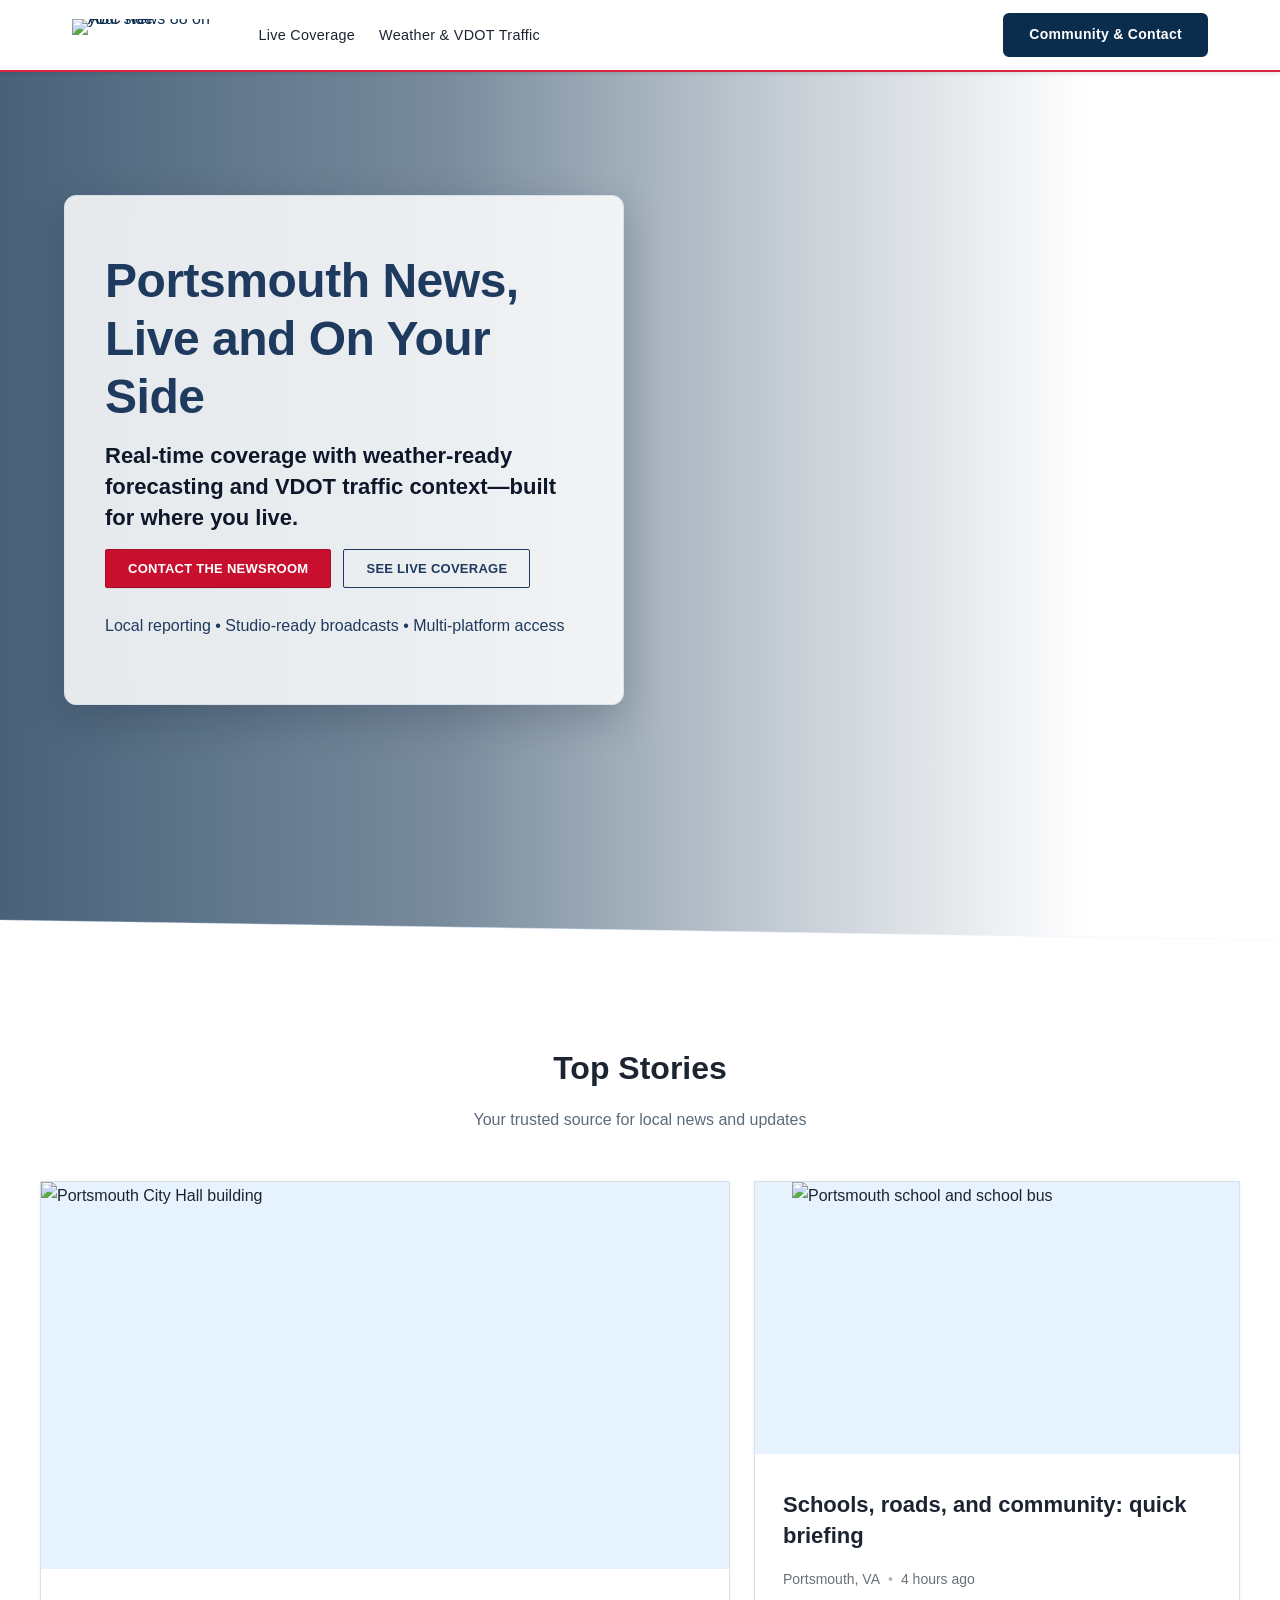
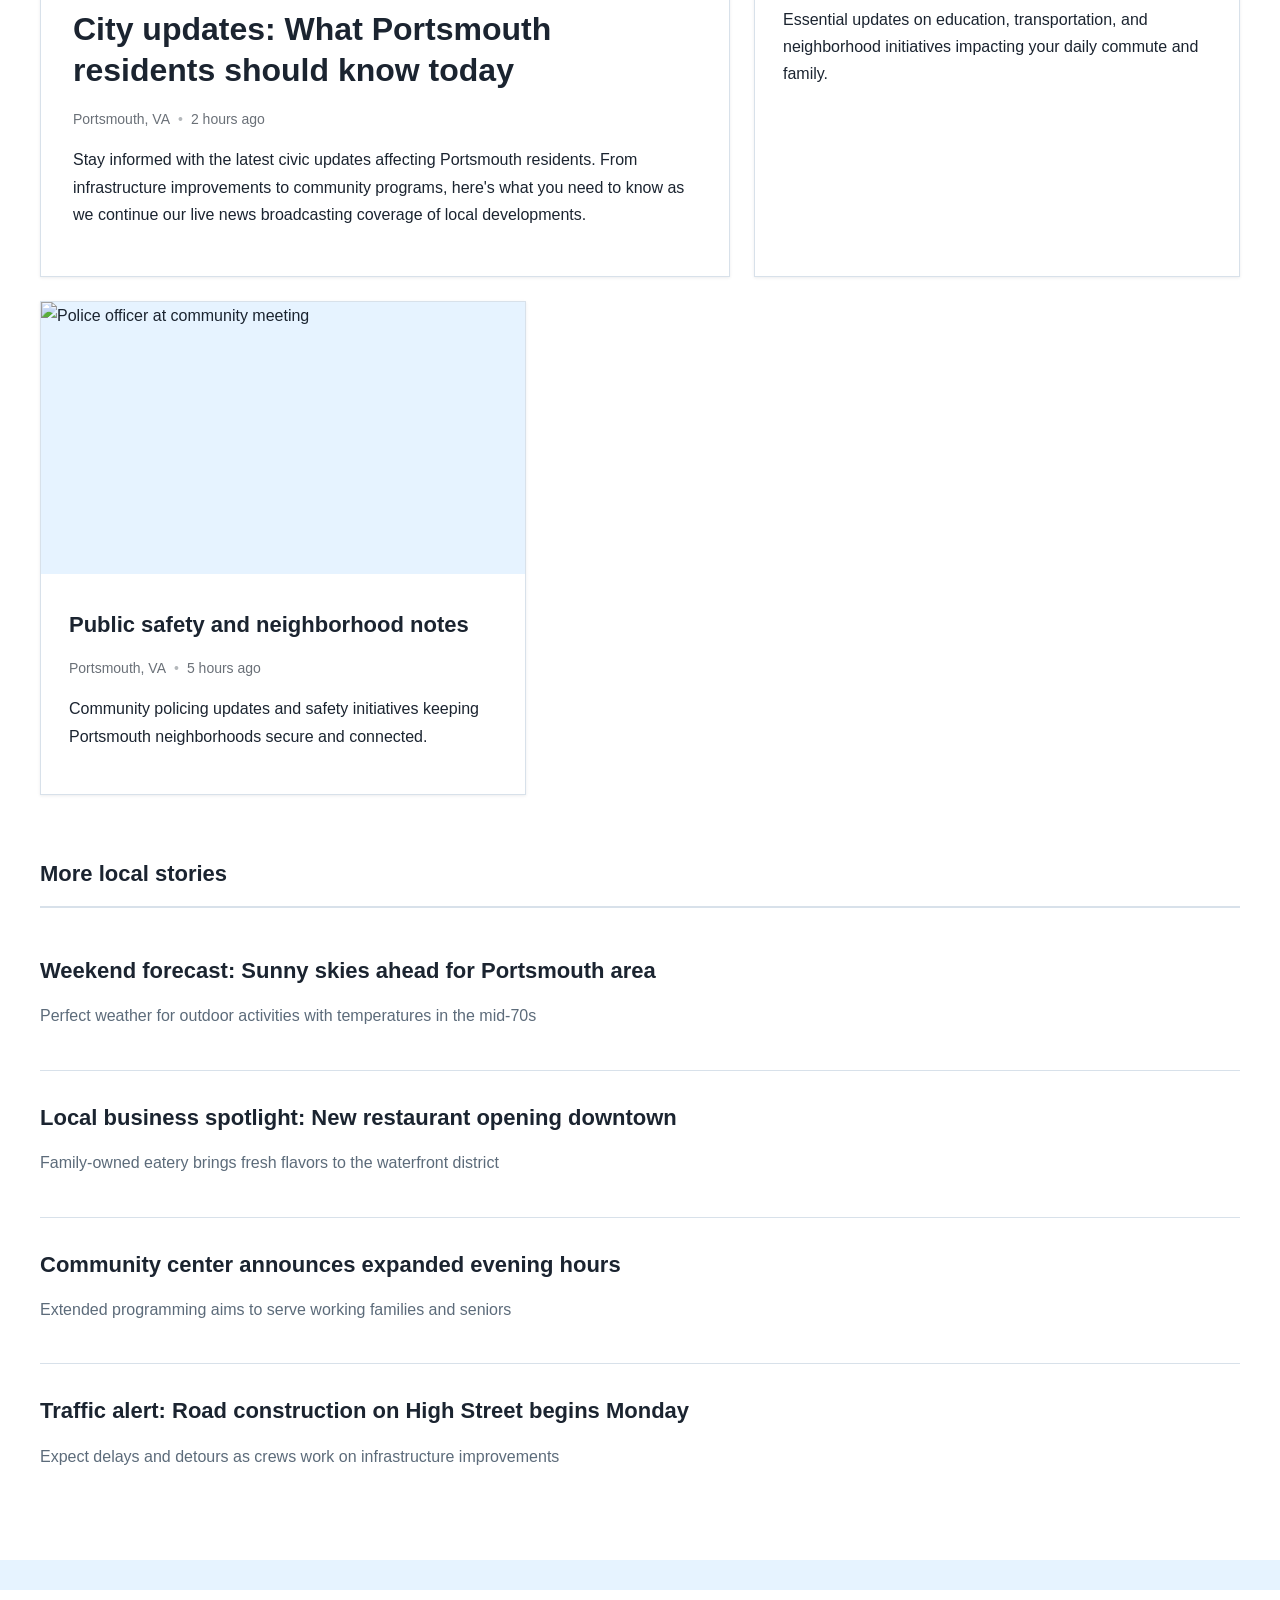
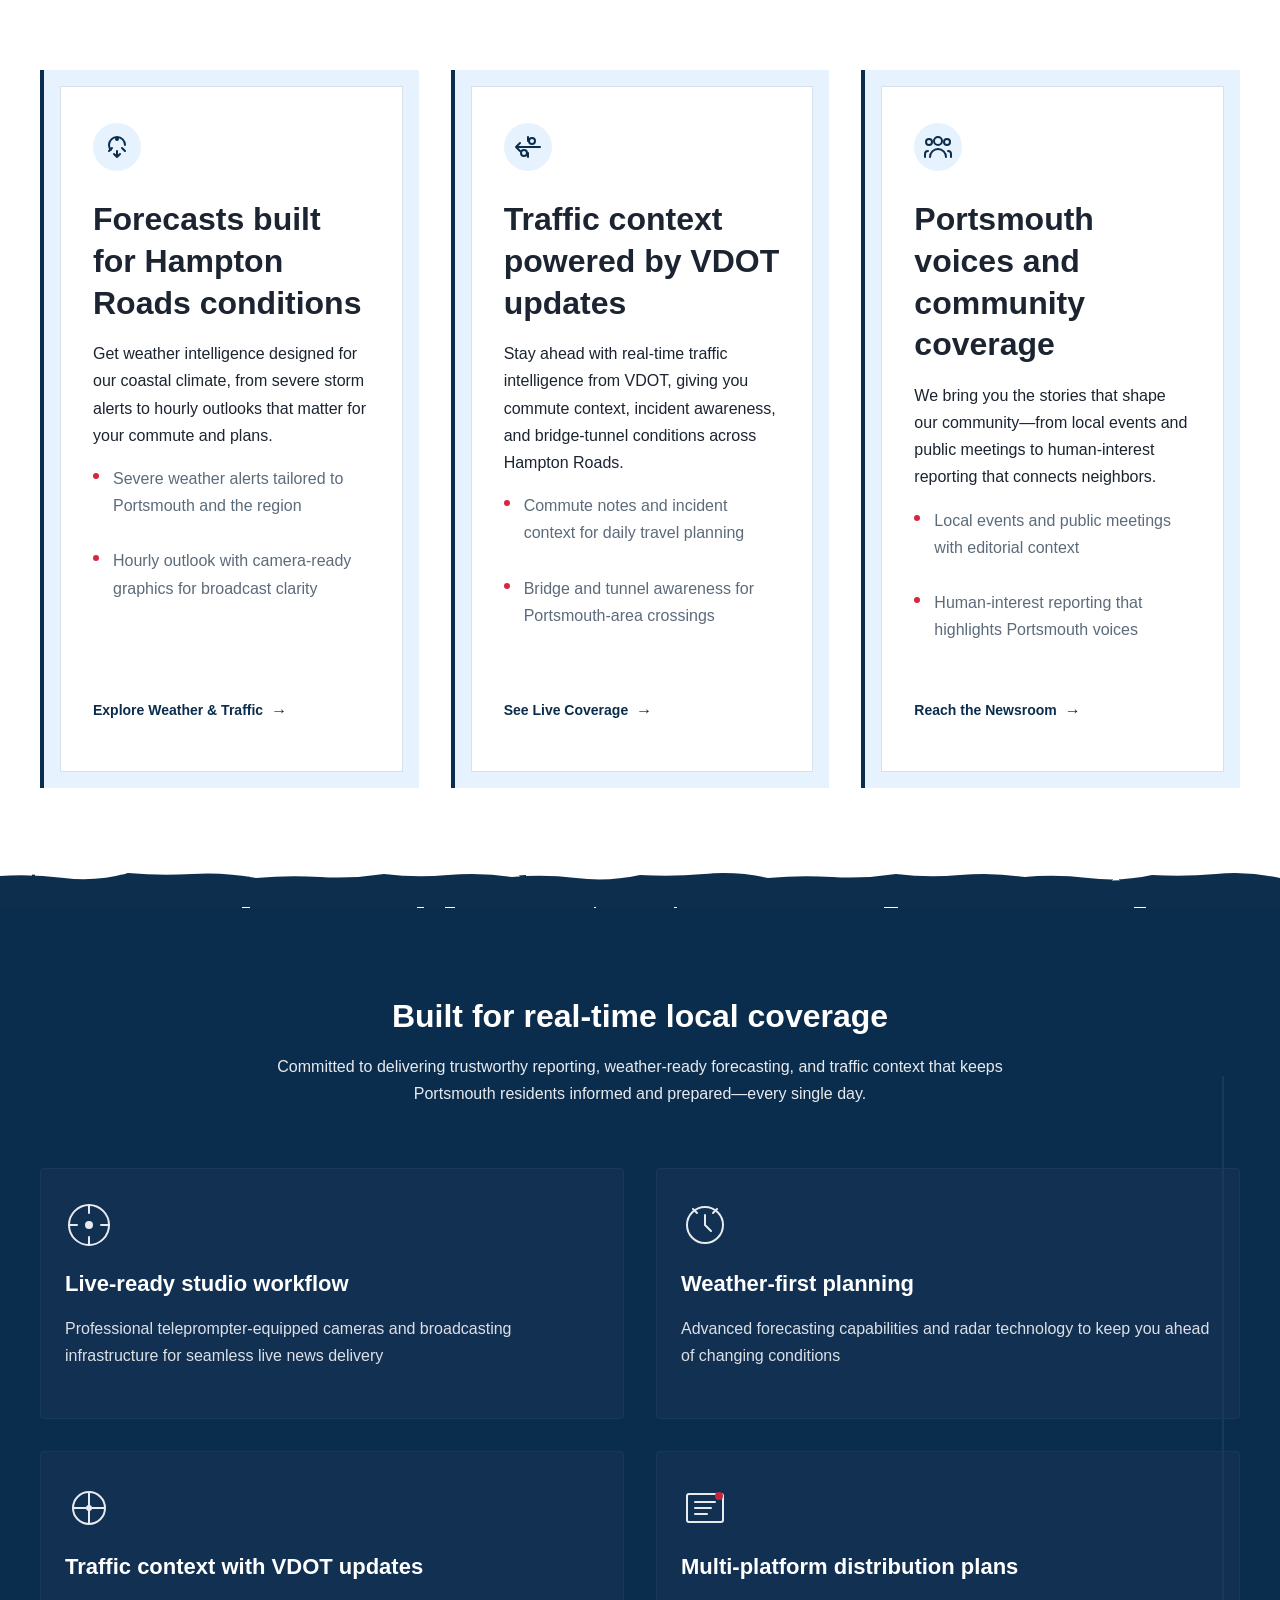
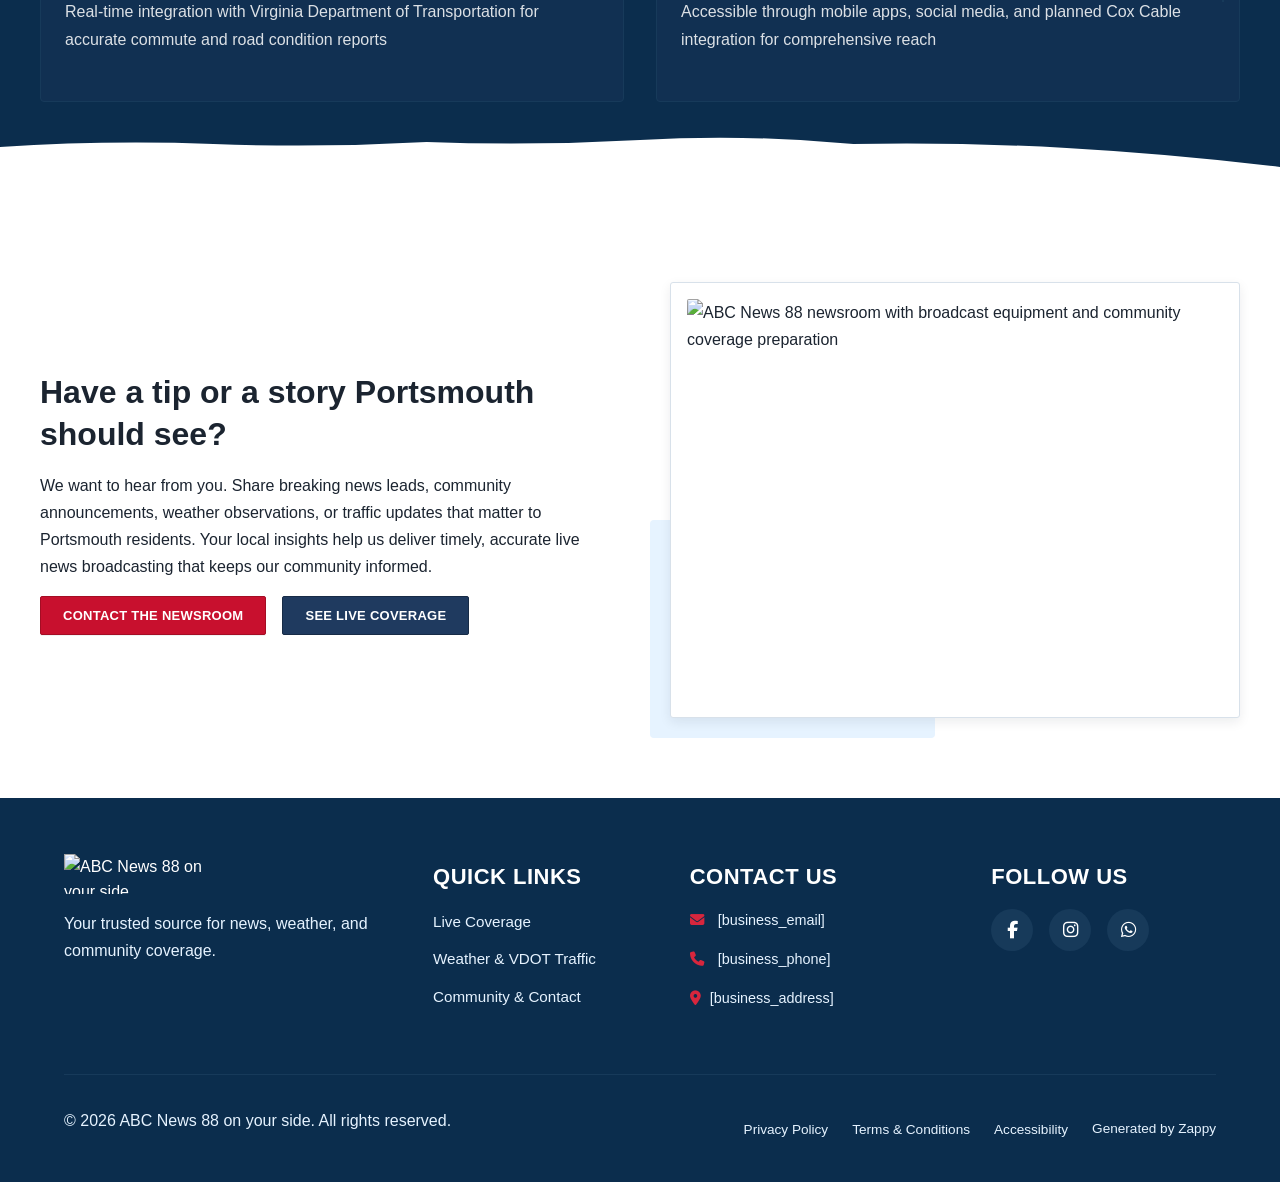
==== commit 708fb3b7: "Background sync: Progressive GitHub Sync" ====
--- a/index.html
+++ b/index.html
@@ -300,16 +300,16 @@
 
   <nav class="navbar">
   <button class="mobile-toggle" id="mobileToggle" aria-label="Menu">
-    <svg class="hamburger-icon" width="24" height="24" viewbox="0 0 24 24" fill="none">
+    <svg class="hamburger-icon" width="24" height="24" viewBox="0 0 24 24" fill="none">
       <path d="M3 12h18M3 6h18M3 18h18" stroke="currentColor" stroke-width="2" stroke-linecap="round"></path>
     </svg>
-    <svg class="close-icon" width="24" height="24" viewbox="0 0 24 24" fill="none" style="display:none;">
+    <svg class="close-icon" width="24" height="24" viewBox="0 0 24 24" fill="none" style="display:none;">
       <path d="M18 6L6 18M6 6l12 12" stroke="currentColor" stroke-width="2" stroke-linecap="round"></path>
     </svg>
   </button>
   
   <button class="phone-header-btn" aria-label="Call">
-    <svg width="20" height="20" viewbox="0 0 24 24" fill="currentColor">
+    <svg width="20" height="20" viewBox="0 0 24 24" fill="currentColor">
       <path d="M22 16.92v3a2 2 0 0 1-2.18 2 19.79 19.79 0 0 1-8.63-3.07 19.5 19.5 0 0 1-6-6 19.79 19.79 0 0 1-3.07-8.67A2 2 0 0 1 4.11 2h3a2 2 0 0 1 2 1.72 12.84 12.84 0 0 0 .7 2.81 2 2 0 0 1-.45 2.11L8.09 9.91a16 16 0 0 0 6 6l1.27-1.27a2 2 0 0 1 2.11-.45 12.84 12.84 0 0 0 2.81.7A2 2 0 0 1 22 16.92z"></path>
     </svg>
   </button>
@@ -347,7 +347,7 @@
     </div>
   </div>
   <div class="home-hero-section__divider-wrapper">
-    <svg data-no-icon-edit="true" aria-hidden="true" viewbox="0 0 1200 60" preserveaspectratio="none" xmlns="http://www.w3.org/2000/svg">
+    <svg data-no-icon-edit="true" aria-hidden="true" viewBox="0 0 1200 60" preserveAspectRatio="none" xmlns="http://www.w3.org/2000/svg">
       <defs>
         <linearGradient id="home-hero-divider-gradient" x1="0%" y1="0%" x2="100%" y2="0%">
           <stop offset="0%" style="stop-color:#E6F3FF;stop-opacity:0.3"></stop>
@@ -361,18 +361,18 @@
   </div>
 </section>
 
-<section class="home-top-stories-section" data-layout-spec="Home-top-stories">
+<section class="home-top-stories-section" data-layout-spec="Home-top-stories" id="zappy-section-1">
   <div class="home-top-stories-container">
     <div class="home-top-stories-header">
       <h2>Top Stories</h2>
       <p class="home-top-stories-subheading">Your trusted source for local news and updates</p>
     </div>
 
-    <div class="home-top-stories-grid">
+    <div class="home-top-stories-grid zappy-vertical-grid">
       <!-- Top Story (Dominant) -->
-      <article class="home-top-stories-card home-top-stories-card-featured">
+      <article class="home-top-stories-card home-top-stories-card-featured" data-grid-item-index="0">
         <div class="home-top-stories-card-image-wrapper">
-          <img data-placeholder="home-top-stories-image-1" data-context="Modern Portsmouth Virginia city hall building with American flag during daytime, professional news photography style showing civic architecture and local government building for broadcast news story" width="840" height="473" src="/assets/site-home-top-stories-image-1.webp" alt="Portsmouth City Hall building">
+          <img data-placeholder="home-top-stories-image-1" data-context="Modern Portsmouth Virginia city hall building with American flag during daytime, professional news photography style showing civic architecture and local government building for broadcast news story" width="840" height="473" src="/assets/site-home-top-stories-image-1.webp" alt="Portsmouth City Hall building" data-element-type="image" data-element-id="img-1772740811741-nuwykc020" class="zappy-editable-image" data-resize-handler-attached="true" data-original-position="static" style="position: relative;">
         </div>
         <div class="home-top-stories-card-content">
           <h2 class="home-top-stories-card-title">City updates: What Portsmouth residents should know today</h2>
@@ -386,9 +386,9 @@
       </article>
 
       <!-- Secondary Story 1 -->
-      <article class="home-top-stories-card home-top-stories-card-secondary">
+      <article class="home-top-stories-card home-top-stories-card-secondary" data-grid-item-index="1" style="overflow: hidden !important;">
         <div class="home-top-stories-card-image-wrapper">
-          <img data-placeholder="home-top-stories-image-2" data-context="Portsmouth Virginia school building exterior with students boarding yellow school bus, bright morning light, local news broadcast photography showing education and transportation" width="600" height="338" src="data:image/svg+xml,%3Csvg xmlns='http://www.w3.org/2000/svg' width='600' height='338'%3E%3Cdefs%3E%3ClinearGradient id='grad' x1='0%25' y1='0%25' x2='100%25' y2='100%25'%3E%3Cstop offset='0%25' style='stop-color:%23FF0083;stop-opacity:1' /%3E%3Cstop offset='100%25' style='stop-color:%23FF008320;stop-opacity:1' /%3E%3C/linearGradient%3E%3C/defs%3E%3Crect width='100%25' height='100%25' fill='url(%23grad)'/%3E%3Ctext x='50%25' y='50%25' font-family='Arial, sans-serif' font-size='18' fill='white' text-anchor='middle' dy='.3em' font-weight='500'%3EPortsmouth%20school%20and%20school%20bus%3C/text%3E%3C/svg%3E" alt="Portsmouth school and school bus">
+          <div data-zappy-zoom-wrapper="true" data-element-id="img-1772740811741-6v60lvkhn" data-element-type="image" data-zappy-zoom-wrapper-width="410px" data-zappy-zoom-wrapper-height="231px" data-zappy-zoom-wrapper-width-mode="px" style="position: relative !important; overflow: hidden !important; width: 410px !important; max-width: 100% !important; margin-left: auto !important; margin-right: auto !important; height: 231px !important; display: block !important;" data-zappy-zoom-clip="true" data-zappy-wrapper-margins-applied="true"><img data-placeholder="home-top-stories-image-2" data-context="Portsmouth Virginia school building exterior with students boarding yellow school bus, bright morning light, local news broadcast photography showing education and transportation" width="600" height="338" src="/assets/image-home-top-stories-image-2-1772744207244-xrz7do.webp?v=1772744208661" alt="Portsmouth school and school bus" data-element-type="image" data-element-id="img-1772740811741-6v60lvkhn" class="zappy-editable-image" data-resize-handler-attached="true" data-original-position="static" style="position: relative; object-position: 50% 50%; width: 409.846px !important; height: 230.875px !important; object-fit: cover !important; max-width: 100% !important; display: block; margin-top: 0px !important; margin-bottom: 0px !important;" data-zappy-original-width="409.8461608886719" data-zappy-original-height="230.87501525878906" data-zappy-zoom="1"></div>
         </div>
         <div class="home-top-stories-card-content">
           <h3 class="home-top-stories-card-title">Schools, roads, and community: quick briefing</h3>
@@ -402,9 +402,9 @@
       </article>
 
       <!-- Secondary Story 2 -->
-      <article class="home-top-stories-card home-top-stories-card-secondary">
+      <article class="home-top-stories-card home-top-stories-card-secondary" data-grid-item-index="2">
         <div class="home-top-stories-card-image-wrapper">
-          <img data-placeholder="home-top-stories-image-3" data-context="Portsmouth Virginia police officer talking with community members at neighborhood watch meeting, friendly interaction, local public safety news broadcast photography" width="600" height="338" src="/assets/site-home-top-stories-image-3.webp" alt="Police officer at community meeting">
+          <img data-placeholder="home-top-stories-image-3" data-context="Portsmouth Virginia police officer talking with community members at neighborhood watch meeting, friendly interaction, local public safety news broadcast photography" width="600" height="338" src="/assets/site-home-top-stories-image-3.webp" alt="Police officer at community meeting" data-element-type="image" data-element-id="img-1772740811741-bfjvw7rrr" class="zappy-editable-image" data-resize-handler-attached="true" data-original-position="static" style="position: relative;">
         </div>
         <div class="home-top-stories-card-content">
           <h3 class="home-top-stories-card-title">Public safety and neighborhood notes</h3>
@@ -421,20 +421,20 @@
     <!-- More Local Stories List -->
     <div class="home-top-stories-more-section">
       <h3 class="home-top-stories-more-title">More local stories</h3>
-      <div class="home-top-stories-more-list">
-        <article class="home-top-stories-more-item">
-          <h3 class="home-top-stories-more-item-title">Weekend forecast: Sunny skies ahead for Portsmouth area</h3>
+      <div class="home-top-stories-more-list zappy-vertical-grid">
+        <article class="home-top-stories-more-item" data-grid-item-index="0">
+          <h3 class="home-top-stories-more-item-title" style="">Weekend forecast: Sunny skies ahead for Portsmouth area</h3>
           <p class="home-top-stories-more-item-summary">Perfect weather for outdoor activities with temperatures in the mid-70s</p>
         </article>
-        <article class="home-top-stories-more-item">
+        <article class="home-top-stories-more-item" data-grid-item-index="1">
           <h3 class="home-top-stories-more-item-title">Local business spotlight: New restaurant opening downtown</h3>
           <p class="home-top-stories-more-item-summary">Family-owned eatery brings fresh flavors to the waterfront district</p>
         </article>
-        <article class="home-top-stories-more-item">
+        <article class="home-top-stories-more-item" data-grid-item-index="2">
           <h3 class="home-top-stories-more-item-title">Community center announces expanded evening hours</h3>
           <p class="home-top-stories-more-item-summary">Extended programming aims to serve working families and seniors</p>
         </article>
-        <article class="home-top-stories-more-item">
+        <article class="home-top-stories-more-item" data-grid-item-index="3">
           <h3 class="home-top-stories-more-item-title">Traffic alert: Road construction on High Street begins Monday</h3>
           <p class="home-top-stories-more-item-summary">Expect delays and detours as crews work on infrastructure improvements</p>
         </article>
@@ -444,7 +444,7 @@
 
   <!-- Bottom Divider -->
   <div class="home-top-stories-divider-wrapper">
-    <svg data-no-icon-edit="true" aria-hidden="true" viewbox="0 0 1200 60" preserveaspectratio="none" xmlns="http://www.w3.org/2000/svg">
+    <svg data-no-icon-edit="true" aria-hidden="true" viewBox="0 0 1200 60" preserveAspectRatio="none" xmlns="http://www.w3.org/2000/svg">
       <path d="M0,60 L0,30 L580,30 Q590,26 600,30 L620,30 Q630,34 640,30 L1200,30 L1200,60 Z" fill="var(--bg-light)"></path>
       <rect x="0" y="30" width="1200" height="30" fill="var(--secondary)"></rect>
     </svg>
@@ -459,7 +459,7 @@
         <div class="coverage-block-accent-bar"></div>
         <div class="coverage-block-content">
           <div class="coverage-block-icon-wrapper">
-            <svg data-element-type="icon" data-icon-type="svg" width="32" height="32" viewbox="0 0 32 32" fill="none" xmlns="http://www.w3.org/2000/svg">
+            <svg data-element-type="icon" data-icon-type="svg" width="32" height="32" viewBox="0 0 32 32" fill="none" xmlns="http://www.w3.org/2000/svg">
               <path d="M24 14C24 9.58172 20.4183 6 16 6C11.5817 6 8 9.58172 8 14C8 15.8487 8.63214 17.5501 9.69679 18.8906" stroke="currentColor" stroke-width="2" stroke-linecap="round"></path>
               <circle cx="16" cy="8" r="2" fill="currentColor"></circle>
               <path d="M16 20L16 26M13 23L16 26L19 23" stroke="currentColor" stroke-width="2" stroke-linecap="round" stroke-linejoin="round"></path>
@@ -481,7 +481,7 @@
         <div class="coverage-block-accent-bar"></div>
         <div class="coverage-block-content">
           <div class="coverage-block-icon-wrapper">
-            <svg data-element-type="icon" data-icon-type="svg" width="32" height="32" viewbox="0 0 32 32" fill="none" xmlns="http://www.w3.org/2000/svg">
+            <svg data-element-type="icon" data-icon-type="svg" width="32" height="32" viewBox="0 0 32 32" fill="none" xmlns="http://www.w3.org/2000/svg">
               <path d="M4 16H28M4 16L8 12M4 16L8 20" stroke="currentColor" stroke-width="2" stroke-linecap="round" stroke-linejoin="round"></path>
               <circle cx="20" cy="10" r="3" stroke="currentColor" stroke-width="2"></circle>
               <circle cx="12" cy="22" r="3" stroke="currentColor" stroke-width="2"></circle>
@@ -503,7 +503,7 @@
         <div class="coverage-block-accent-bar"></div>
         <div class="coverage-block-content">
           <div class="coverage-block-icon-wrapper">
-            <svg data-element-type="icon" data-icon-type="svg" width="32" height="32" viewbox="0 0 32 32" fill="none" xmlns="http://www.w3.org/2000/svg">
+            <svg data-element-type="icon" data-icon-type="svg" width="32" height="32" viewBox="0 0 32 32" fill="none" xmlns="http://www.w3.org/2000/svg">
               <circle cx="16" cy="10" r="4" stroke="currentColor" stroke-width="2"></circle>
               <path d="M8 26C8 21.5817 11.5817 18 16 18C20.4183 18 24 21.5817 24 26" stroke="currentColor" stroke-width="2" stroke-linecap="round"></path>
               <circle cx="25" cy="11" r="3" stroke="currentColor" stroke-width="2"></circle>
@@ -525,11 +525,11 @@
 
   <!-- Bottom Divider (torn paper edge) -->
   <div class="home-coverage-blocks-divider-wrapper">
-    <svg data-no-icon-edit="true" aria-hidden="true" viewbox="0 0 1200 60" preserveaspectratio="none" xmlns="http://www.w3.org/2000/svg">
+    <svg data-no-icon-edit="true" aria-hidden="true" viewBox="0 0 1200 60" preserveAspectRatio="none" xmlns="http://www.w3.org/2000/svg">
       <defs>
         <filter id="coverage-torn-texture" x="-50%" y="-50%" width="200%" height="200%">
-          <feTurbulence type="fractalNoise" basefrequency="0.04" numoctaves="3" result="noise"></feTurbulence>
-          <feDisplacementMap in="SourceGraphic" in2="noise" scale="2" xchannelselector="R" ychannelselector="G"></feDisplacementMap>
+          <feTurbulence type="fractalNoise" baseFrequency="0.04" numOctaves="3" result="noise"></feTurbulence>
+          <feDisplacementMap in="SourceGraphic" in2="noise" scale="2" xChannelSelector="R" yChannelSelector="G"></feDisplacementMap>
         </filter>
       </defs>
       <path d="M0,60 L0,28 Q30,26 60,30 T120,25 Q150,28 180,26 T240,30 Q270,27 300,29 T360,26 Q390,30 420,27 T480,29 Q510,26 540,30 T600,27 Q630,29 660,26 T720,30 Q750,27 780,29 T840,26 Q870,30 900,27 T960,29 Q990,26 1020,30 T1080,27 Q1110,29 1140,26 T1200,30 L1200,60 Z" fill="var(--bg-dark)" filter="url(#coverage-torn-texture)"></path>
@@ -547,7 +547,7 @@
     <div class="home-stats-grid">
       <div class="home-stats-card">
         <div class="home-stats-icon">
-          <svg data-element-type="icon" data-icon-type="svg" width="48" height="48" viewbox="0 0 48 48" fill="none" xmlns="http://www.w3.org/2000/svg">
+          <svg data-element-type="icon" data-icon-type="svg" width="48" height="48" viewBox="0 0 48 48" fill="none" xmlns="http://www.w3.org/2000/svg">
             <circle cx="24" cy="24" r="20" stroke="currentColor" stroke-width="2" fill="none"></circle>
             <circle cx="24" cy="24" r="4" fill="currentColor"></circle>
             <path d="M24 4v8M24 36v8M4 24h8M36 24h8" stroke="currentColor" stroke-width="2" stroke-linecap="round"></path>
@@ -559,7 +559,7 @@
       
       <div class="home-stats-card">
         <div class="home-stats-icon">
-          <svg data-element-type="icon" data-icon-type="svg" width="48" height="48" viewbox="0 0 48 48" fill="none" xmlns="http://www.w3.org/2000/svg">
+          <svg data-element-type="icon" data-icon-type="svg" width="48" height="48" viewBox="0 0 48 48" fill="none" xmlns="http://www.w3.org/2000/svg">
             <path d="M24 6C14.059 6 6 14.059 6 24s8.059 18 18 18 18-8.059 18-18S33.941 6 24 6z" stroke="currentColor" stroke-width="2" fill="none"></path>
             <path d="M24 14v10l6 6" stroke="currentColor" stroke-width="2" stroke-linecap="round" stroke-linejoin="round"></path>
             <path d="M12 8l4 4M36 8l-4 4" stroke="currentColor" stroke-width="2" stroke-linecap="round"></path>
@@ -571,7 +571,7 @@
       
       <div class="home-stats-card">
         <div class="home-stats-icon">
-          <svg data-element-type="icon" data-icon-type="svg" width="48" height="48" viewbox="0 0 48 48" fill="none" xmlns="http://www.w3.org/2000/svg">
+          <svg data-element-type="icon" data-icon-type="svg" width="48" height="48" viewBox="0 0 48 48" fill="none" xmlns="http://www.w3.org/2000/svg">
             <path d="M8 24h32M8 24c0-8.837 7.163-16 16-16s16 7.163 16 16M8 24c0 8.837 7.163 16 16 16s16-7.163 16-16" stroke="currentColor" stroke-width="2" fill="none"></path>
             <path d="M24 8v32" stroke="currentColor" stroke-width="2"></path>
             <circle cx="24" cy="24" r="3" fill="currentColor"></circle>
@@ -583,7 +583,7 @@
       
       <div class="home-stats-card">
         <div class="home-stats-icon">
-          <svg data-element-type="icon" data-icon-type="svg" width="48" height="48" viewbox="0 0 48 48" fill="none" xmlns="http://www.w3.org/2000/svg">
+          <svg data-element-type="icon" data-icon-type="svg" width="48" height="48" viewBox="0 0 48 48" fill="none" xmlns="http://www.w3.org/2000/svg">
             <rect x="6" y="10" width="36" height="28" rx="2" stroke="currentColor" stroke-width="2" fill="none"></rect>
             <path d="M14 18h20M14 24h16M14 30h12" stroke="currentColor" stroke-width="2" stroke-linecap="round"></path>
             <circle cx="38" cy="12" r="4" fill="var(--accent)"></circle>
@@ -595,7 +595,7 @@
     </div>
     
     <div class="home-stats-signal-line" aria-hidden="true">
-      <svg viewbox="0 0 2 600" preserveaspectratio="none" xmlns="http://www.w3.org/2000/svg">
+      <svg viewBox="0 0 2 600" preserveAspectRatio="none" xmlns="http://www.w3.org/2000/svg">
         <line x1="1" y1="0" x2="1" y2="600" stroke="var(--border-dark)" stroke-width="2"></line>
         <circle cx="1" cy="75" r="4" fill="var(--border-dark)"></circle>
         <circle cx="1" cy="225" r="4" fill="var(--border-dark)"></circle>
@@ -606,7 +606,7 @@
   </div>
   
   <div class="home-stats-divider-wrapper">
-    <svg data-no-icon-edit="true" aria-hidden="true" viewbox="0 0 1200 80" preserveaspectratio="none" xmlns="http://www.w3.org/2000/svg">
+    <svg data-no-icon-edit="true" aria-hidden="true" viewBox="0 0 1200 80" preserveAspectRatio="none" xmlns="http://www.w3.org/2000/svg">
       <defs>
         <linearGradient id="waveGradient" x1="0%" y1="0%" x2="100%" y2="0%">
           <stop offset="0%" style="stop-color:#0B2D4D;stop-opacity:1"></stop>
@@ -749,5 +749,33 @@
       }, 500);
     })();
     </script>
+
+    <script>
+    (function(){
+      if(window.innerWidth>768)return;
+      function fixZW(){
+        document.querySelectorAll('[data-zappy-zoom-wrapper="true"]').forEach(function(w){
+          var cw=w.style.getPropertyValue('width');
+          if(!cw||cw==='100%')return;
+          w.style.setProperty('width','100%','important');
+          w.style.setProperty('max-width','100%','important');
+          w.style.setProperty('height','auto','important');
+          var img=w.querySelector('img');
+          if(img){
+            img.style.setProperty('position','relative','important');
+            img.style.setProperty('width','100%','important');
+            img.style.setProperty('height','auto','important');
+            img.style.setProperty('max-width','100%','important');
+            img.style.setProperty('max-height','400px','important');
+            img.style.setProperty('object-fit','cover','important');
+            img.style.setProperty('left','0','important');
+            img.style.setProperty('top','0','important');
+          }
+        });
+      }
+      if(document.readyState==='loading')document.addEventListener('DOMContentLoaded',fixZW);
+      else setTimeout(fixZW,50);
+    })();
+    </script>
 </body>
 </html>
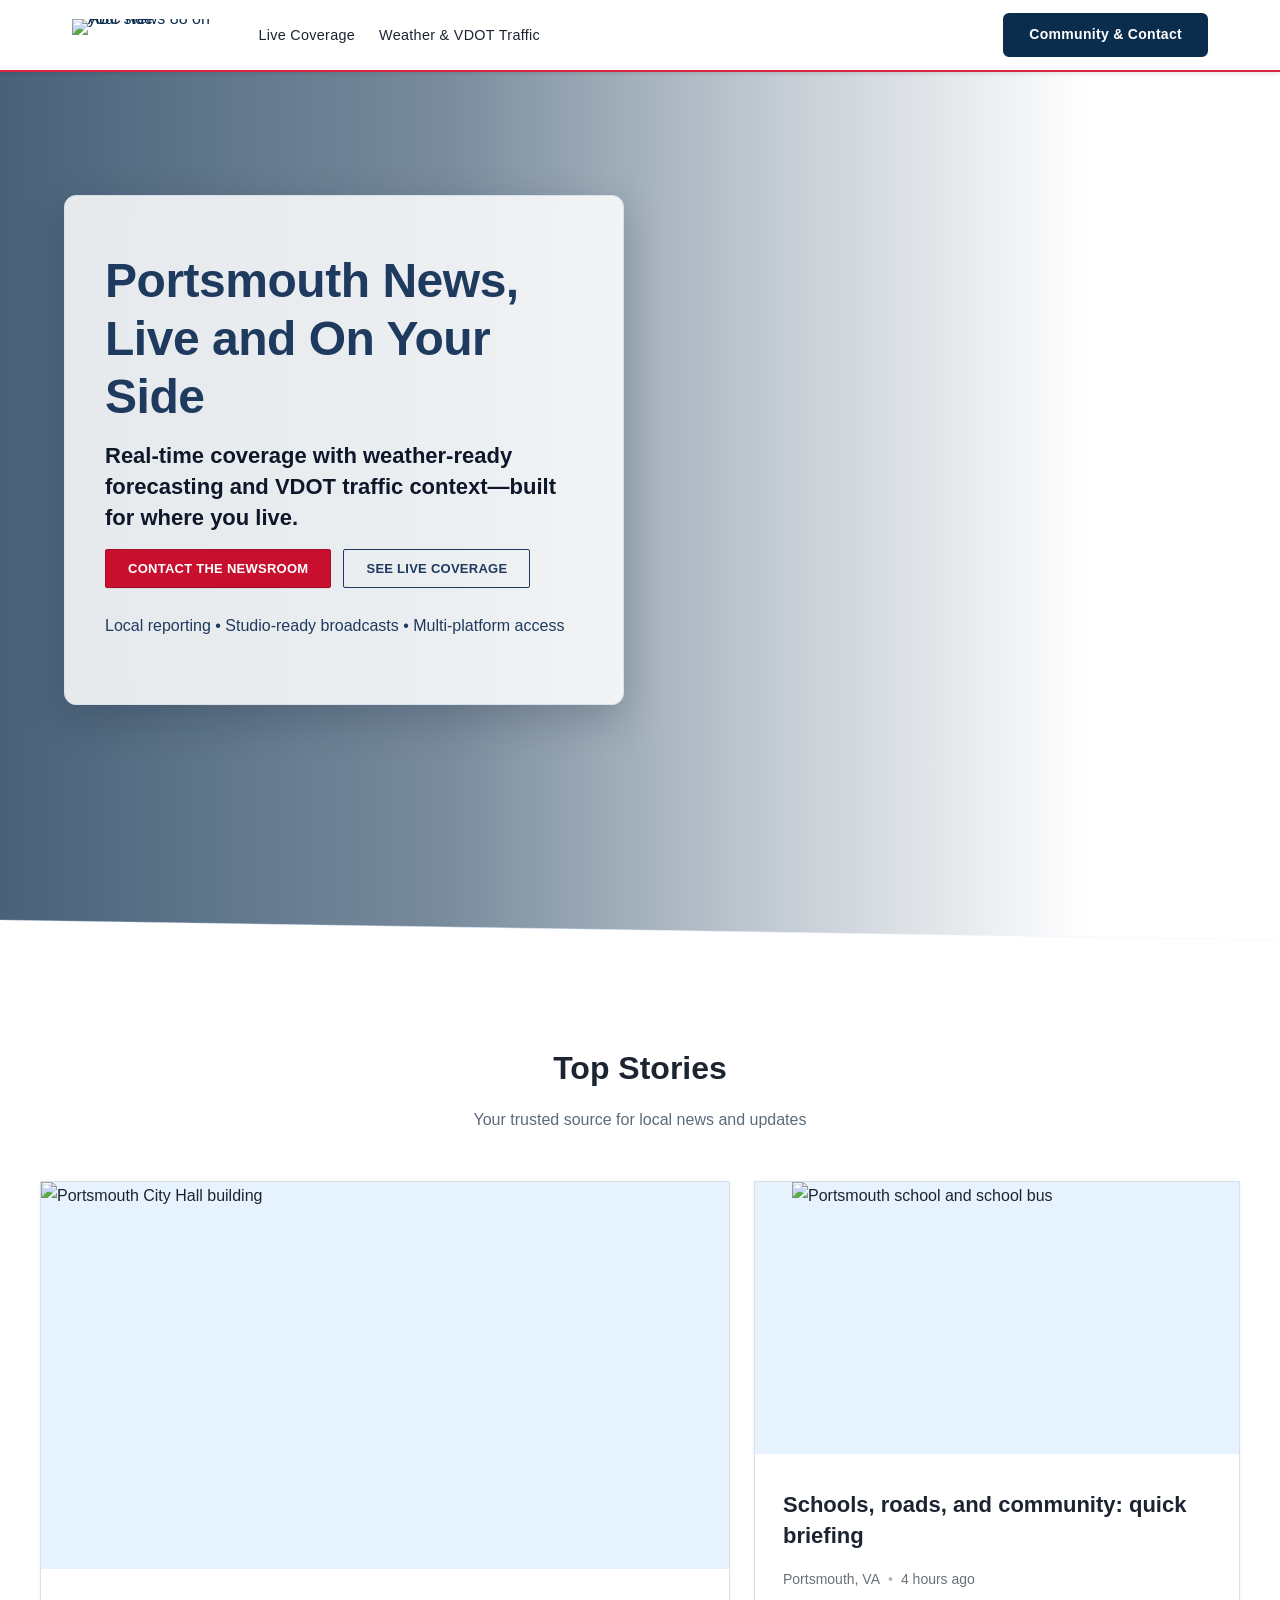
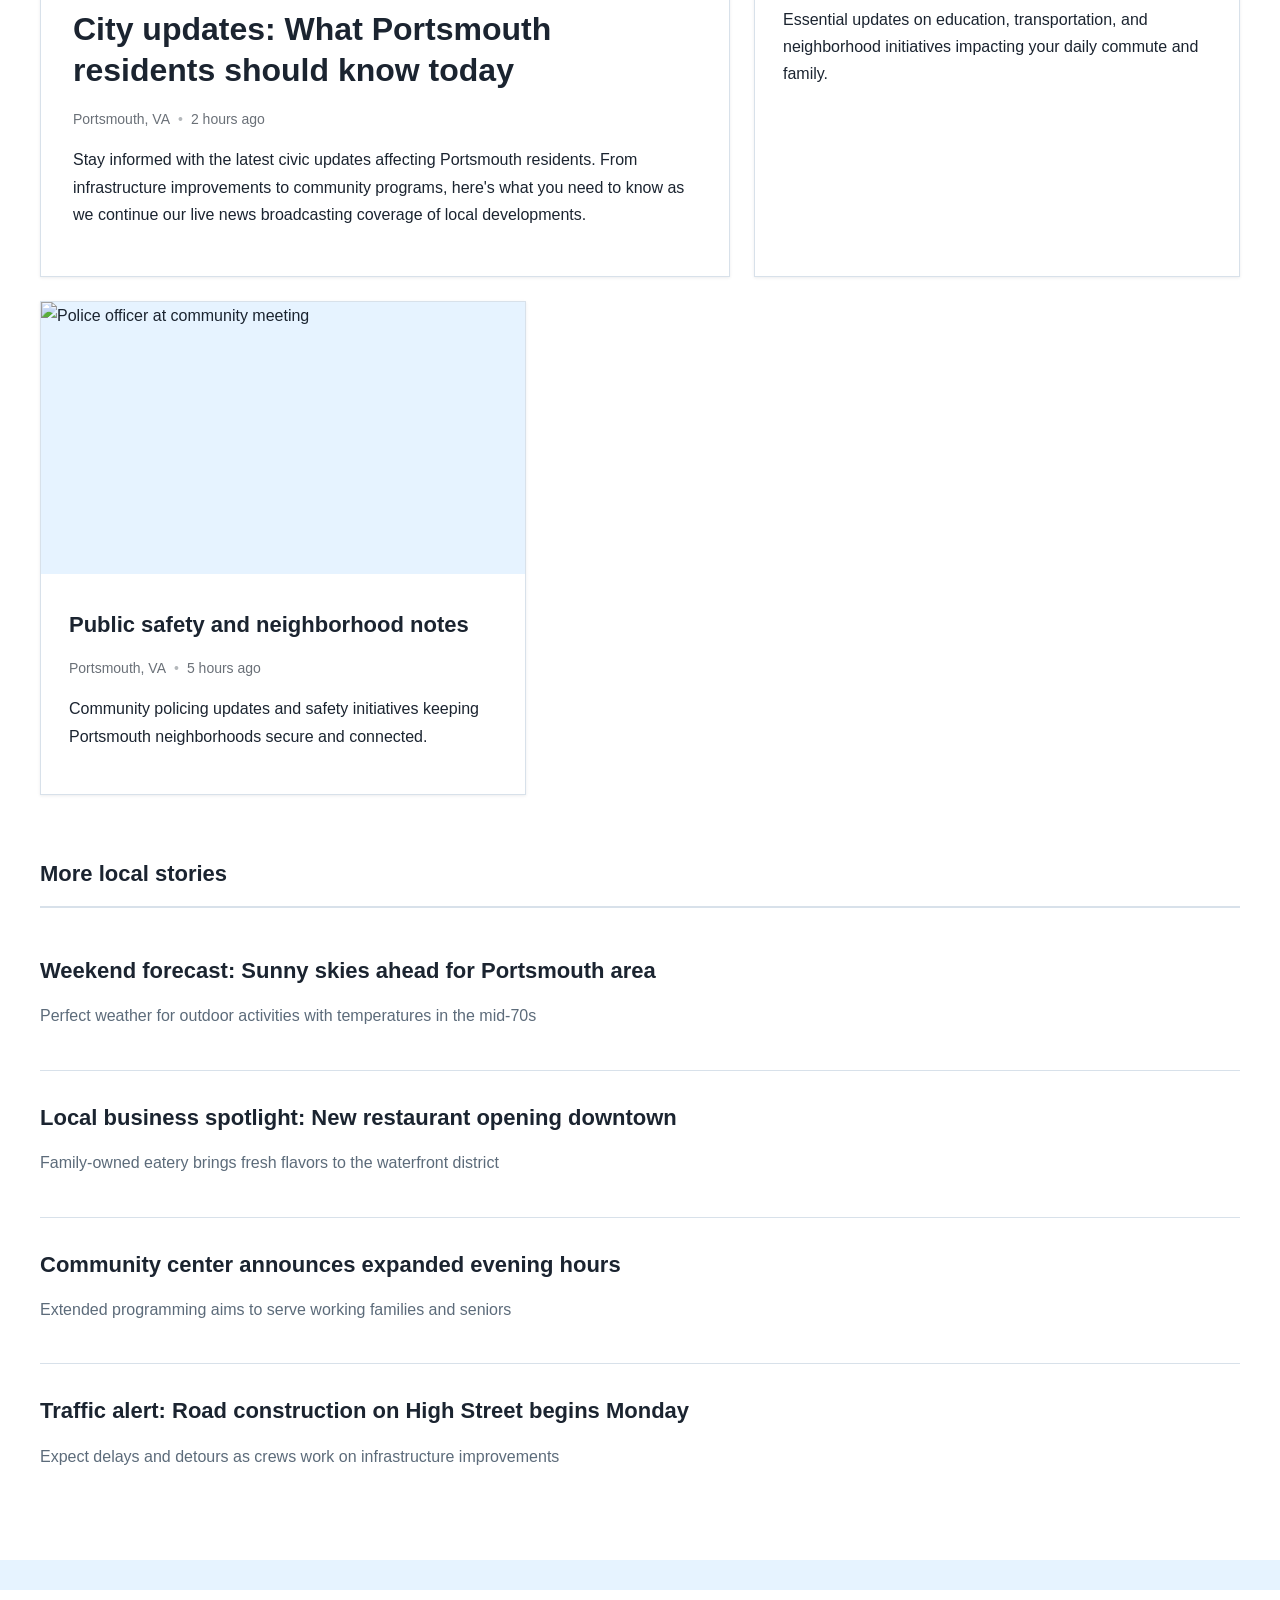
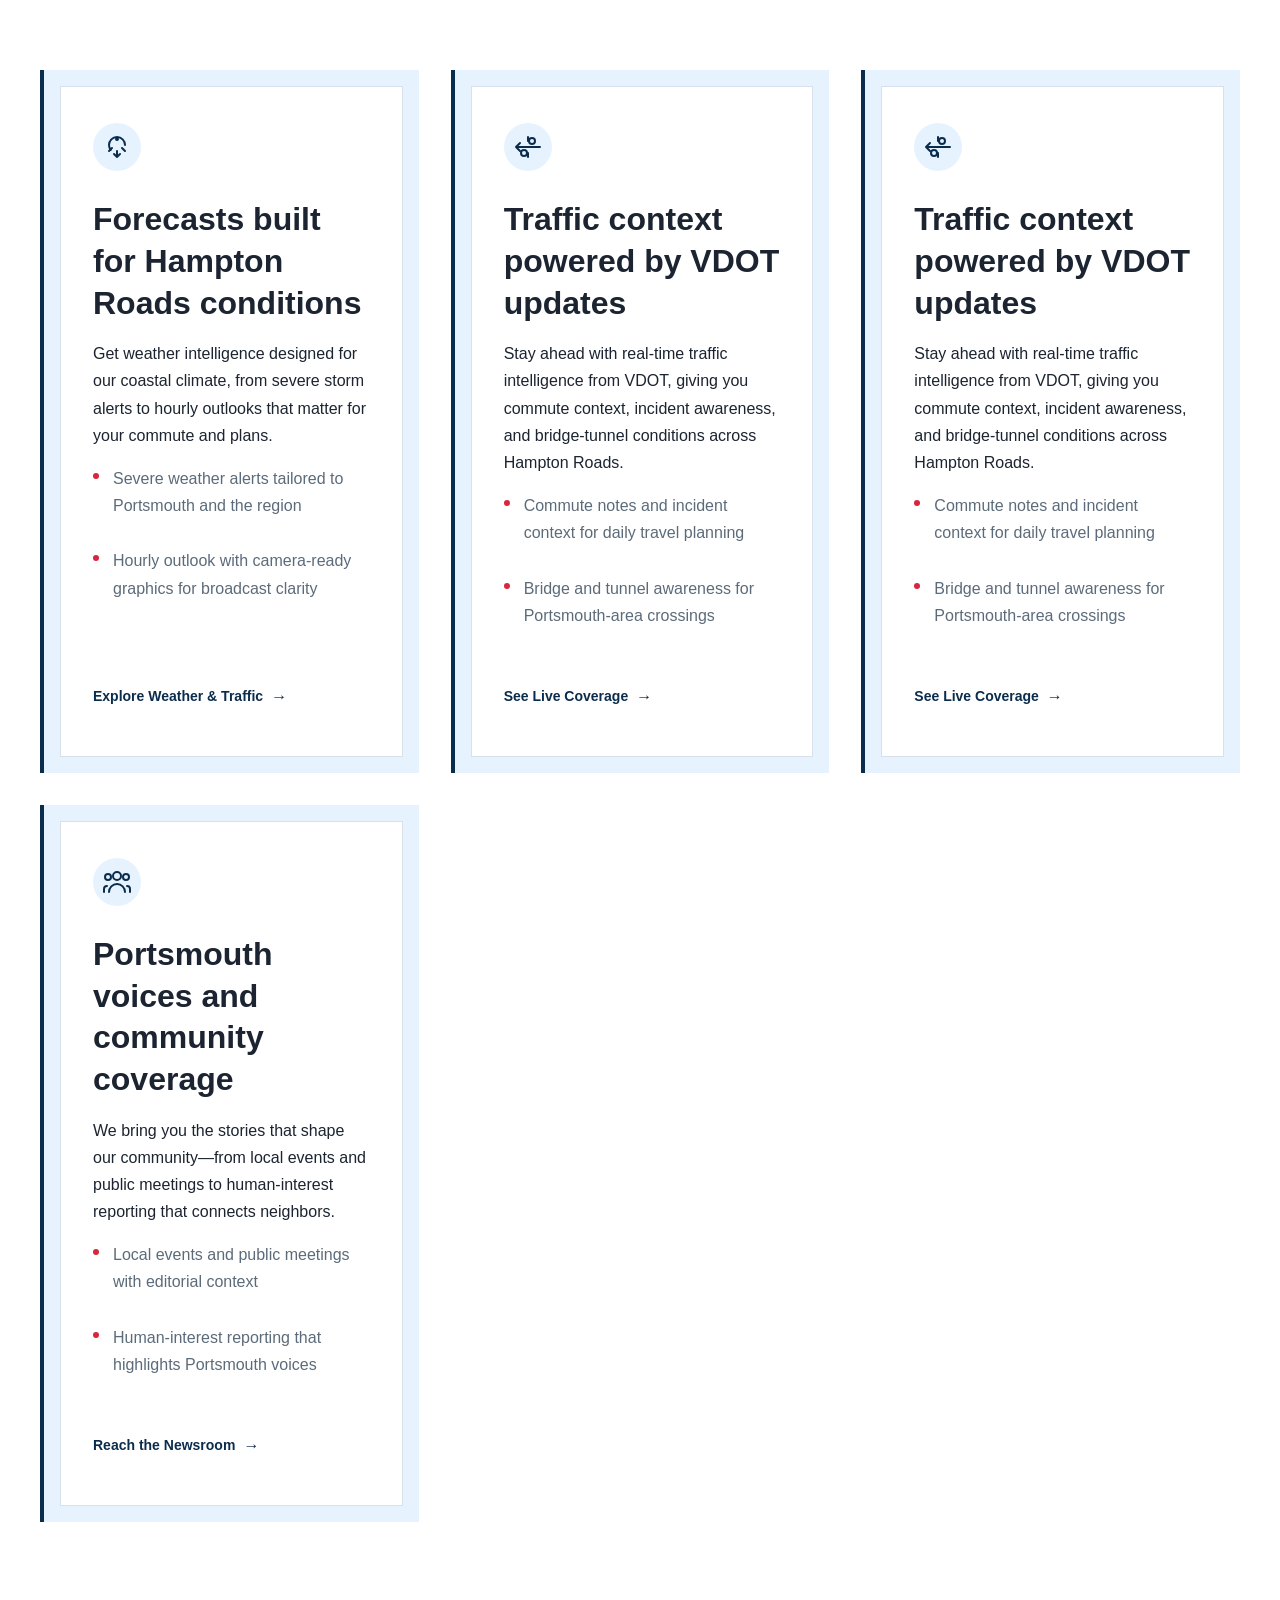
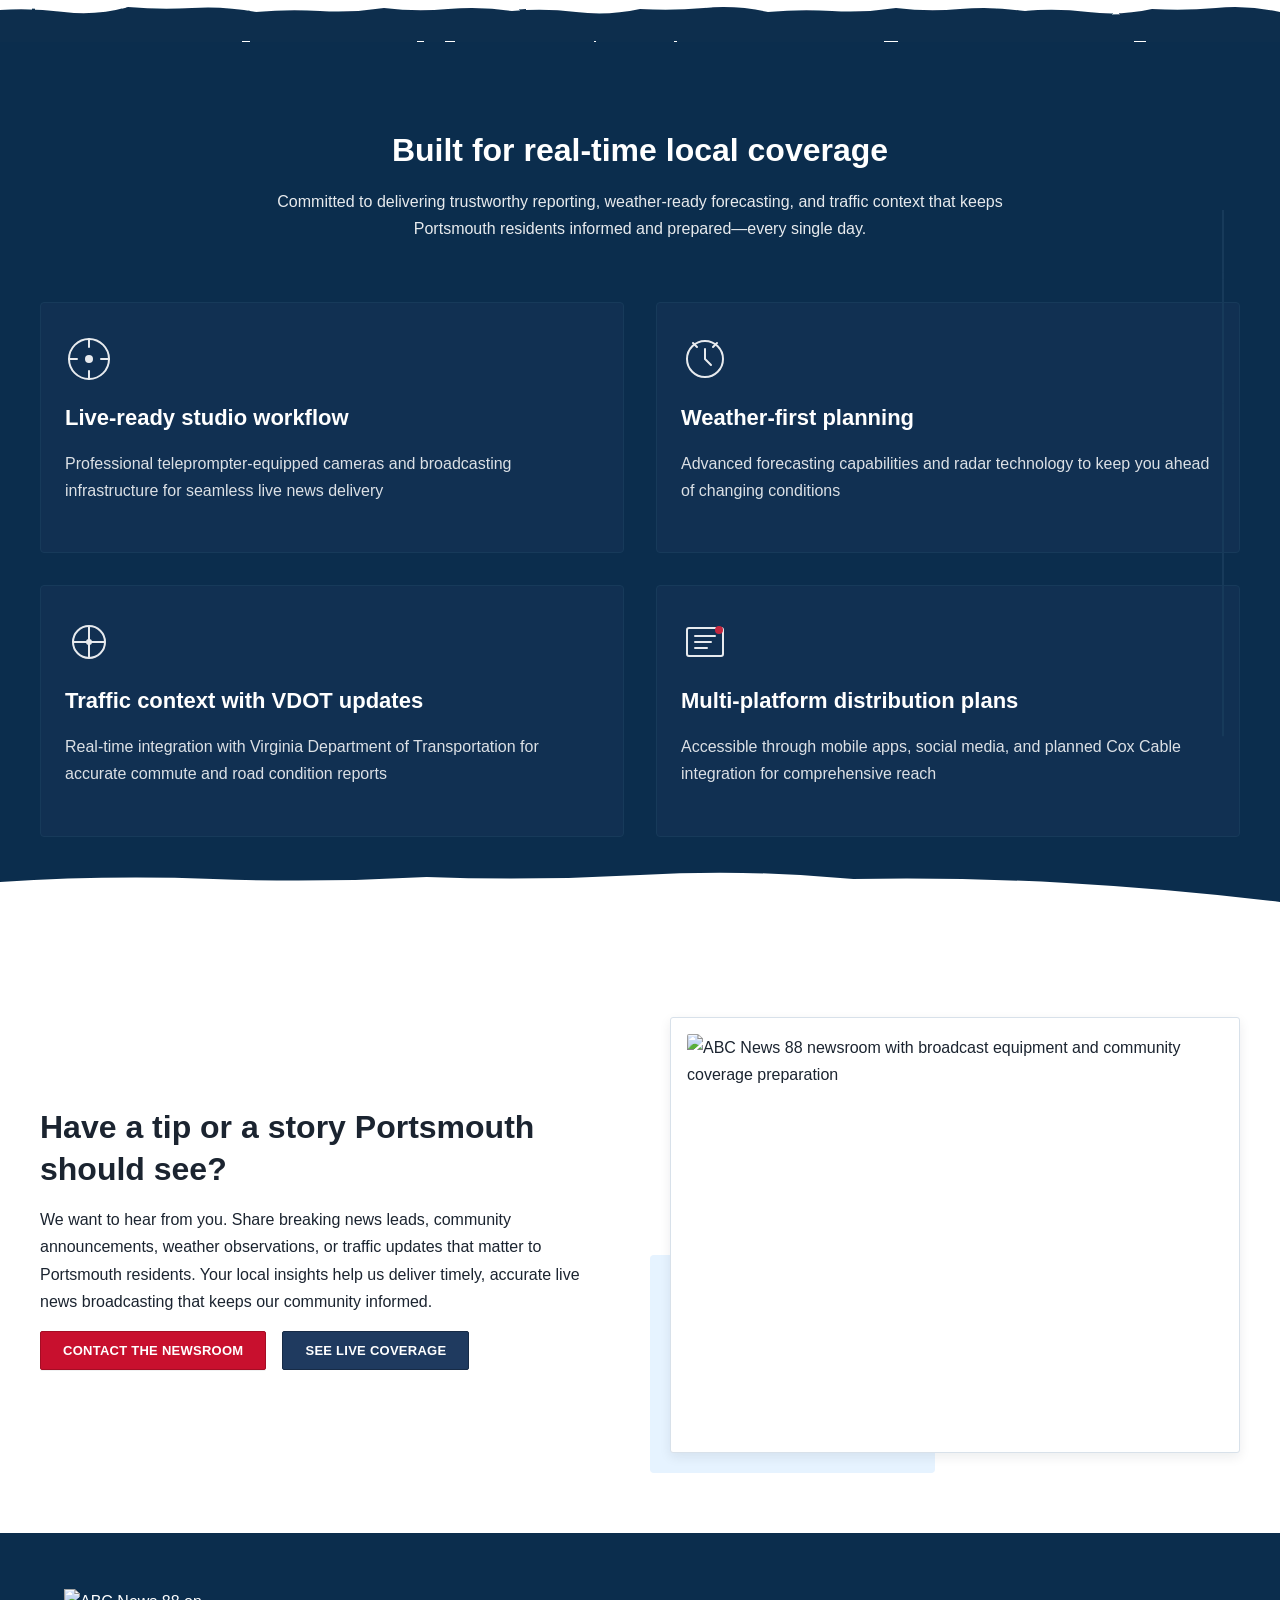
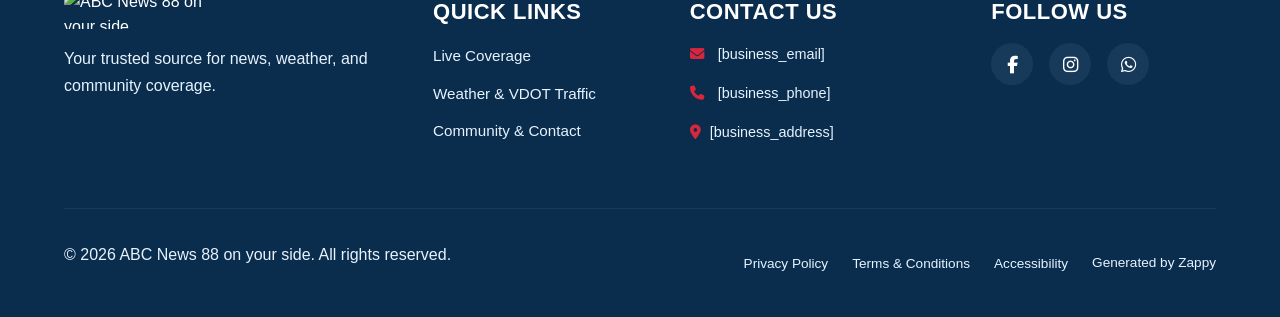
==== commit 2c9a60ff: "Background sync: Progressive GitHub Sync" ====
--- a/index.html
+++ b/index.html
@@ -300,16 +300,16 @@
 
   <nav class="navbar">
   <button class="mobile-toggle" id="mobileToggle" aria-label="Menu">
-    <svg class="hamburger-icon" width="24" height="24" viewBox="0 0 24 24" fill="none">
+    <svg class="hamburger-icon" width="24" height="24" viewbox="0 0 24 24" fill="none">
       <path d="M3 12h18M3 6h18M3 18h18" stroke="currentColor" stroke-width="2" stroke-linecap="round"></path>
     </svg>
-    <svg class="close-icon" width="24" height="24" viewBox="0 0 24 24" fill="none" style="display:none;">
+    <svg class="close-icon" width="24" height="24" viewbox="0 0 24 24" fill="none" style="display:none;">
       <path d="M18 6L6 18M6 6l12 12" stroke="currentColor" stroke-width="2" stroke-linecap="round"></path>
     </svg>
   </button>
   
   <button class="phone-header-btn" aria-label="Call">
-    <svg width="20" height="20" viewBox="0 0 24 24" fill="currentColor">
+    <svg width="20" height="20" viewbox="0 0 24 24" fill="currentColor">
       <path d="M22 16.92v3a2 2 0 0 1-2.18 2 19.79 19.79 0 0 1-8.63-3.07 19.5 19.5 0 0 1-6-6 19.79 19.79 0 0 1-3.07-8.67A2 2 0 0 1 4.11 2h3a2 2 0 0 1 2 1.72 12.84 12.84 0 0 0 .7 2.81 2 2 0 0 1-.45 2.11L8.09 9.91a16 16 0 0 0 6 6l1.27-1.27a2 2 0 0 1 2.11-.45 12.84 12.84 0 0 0 2.81.7A2 2 0 0 1 22 16.92z"></path>
     </svg>
   </button>
@@ -347,13 +347,13 @@
     </div>
   </div>
   <div class="home-hero-section__divider-wrapper">
-    <svg data-no-icon-edit="true" aria-hidden="true" viewBox="0 0 1200 60" preserveAspectRatio="none" xmlns="http://www.w3.org/2000/svg">
+    <svg data-no-icon-edit="true" aria-hidden="true" viewbox="0 0 1200 60" preserveaspectratio="none" xmlns="http://www.w3.org/2000/svg">
       <defs>
-        <linearGradient id="home-hero-divider-gradient" x1="0%" y1="0%" x2="100%" y2="0%">
+        <lineargradient id="home-hero-divider-gradient" x1="0%" y1="0%" x2="100%" y2="0%">
           <stop offset="0%" style="stop-color:#E6F3FF;stop-opacity:0.3"></stop>
           <stop offset="50%" style="stop-color:#E6F3FF;stop-opacity:0.6"></stop>
           <stop offset="100%" style="stop-color:#E6F3FF;stop-opacity:0.3"></stop>
-        </linearGradient>
+        </lineargradient>
       </defs>
       <path d="M0,60 L0,20 L1200,40 L1200,60 Z" fill="var(--bg-light)"></path>
       <line x1="0" y1="20" x2="1200" y2="40" stroke="url(#home-hero-divider-gradient)" stroke-width="1"></line>
@@ -444,7 +444,7 @@
 
   <!-- Bottom Divider -->
   <div class="home-top-stories-divider-wrapper">
-    <svg data-no-icon-edit="true" aria-hidden="true" viewBox="0 0 1200 60" preserveAspectRatio="none" xmlns="http://www.w3.org/2000/svg">
+    <svg data-no-icon-edit="true" aria-hidden="true" viewbox="0 0 1200 60" preserveaspectratio="none" xmlns="http://www.w3.org/2000/svg">
       <path d="M0,60 L0,30 L580,30 Q590,26 600,30 L620,30 Q630,34 640,30 L1200,30 L1200,60 Z" fill="var(--bg-light)"></path>
       <rect x="0" y="30" width="1200" height="30" fill="var(--secondary)"></rect>
     </svg>
@@ -453,57 +453,68 @@
 
 <section class="home-coverage-blocks-section" data-layout-spec="Home-coverage-blocks">
   <div class="home-coverage-blocks-container">
-    <div class="home-coverage-blocks-grid">
-      <!-- Weather Block -->
-      <article class="coverage-block">
+    <div class="home-coverage-blocks-grid zappy-vertical-grid"><article class="coverage-block">
         <div class="coverage-block-accent-bar"></div>
         <div class="coverage-block-content">
           <div class="coverage-block-icon-wrapper">
-            <svg data-element-type="icon" data-icon-type="svg" width="32" height="32" viewBox="0 0 32 32" fill="none" xmlns="http://www.w3.org/2000/svg">
+            <svg data-element-type="icon" data-icon-type="svg" width="32" height="32" viewbox="0 0 32 32" fill="none" xmlns="http://www.w3.org/2000/svg">
               <path d="M24 14C24 9.58172 20.4183 6 16 6C11.5817 6 8 9.58172 8 14C8 15.8487 8.63214 17.5501 9.69679 18.8906" stroke="currentColor" stroke-width="2" stroke-linecap="round"></path>
               <circle cx="16" cy="8" r="2" fill="currentColor"></circle>
               <path d="M16 20L16 26M13 23L16 26L19 23" stroke="currentColor" stroke-width="2" stroke-linecap="round" stroke-linejoin="round"></path>
               <path d="M11 17L8 20M21 17L24 20" stroke="currentColor" stroke-width="2" stroke-linecap="round"></path>
             </svg>
           </div>
-          <h2>Forecasts built for Hampton Roads conditions</h2>
-          <p>Get weather intelligence designed for our coastal climate, from severe storm alerts to hourly outlooks that matter for your commute and plans.</p>
+          <h2 class="zappy-editable">Forecasts built for Hampton Roads conditions</h2>
+          <p class="zappy-editable">Get weather intelligence designed for our coastal climate, from severe storm alerts to hourly outlooks that matter for your commute and plans.</p>
           <div class="coverage-block-features">
-            <p class="coverage-feature-item">Severe weather alerts tailored to Portsmouth and the region</p>
-            <p class="coverage-feature-item">Hourly outlook with camera-ready graphics for broadcast clarity</p>
-          </div>
-          <a href="/weather-traffic" class="coverage-block-cta">Explore Weather &amp; Traffic</a>
-        </div>
-      </article>
-
-      <!-- VDOT Traffic Block -->
-      <article class="coverage-block">
+            <p class="coverage-feature-item zappy-editable">Severe weather alerts tailored to Portsmouth and the region</p>
+            <p class="coverage-feature-item zappy-editable">Hourly outlook with camera-ready graphics for broadcast clarity</p>
+          </div>
+          <a href="/weather-traffic" class="coverage-block-cta zappy-editable" data-original-href="/weather-traffic">Explore Weather &amp; Traffic</a>
+        </div>
+      </article><article class="coverage-block" style="display: flex !important; flex-direction: column !important; justify-content: flex-start !important; align-items: stretch !important; align-self: stretch !important; height: 100% !important;">
         <div class="coverage-block-accent-bar"></div>
         <div class="coverage-block-content">
           <div class="coverage-block-icon-wrapper">
-            <svg data-element-type="icon" data-icon-type="svg" width="32" height="32" viewBox="0 0 32 32" fill="none" xmlns="http://www.w3.org/2000/svg">
+            <svg data-element-type="icon" data-icon-type="svg" width="32" height="32" viewbox="0 0 32 32" fill="none" xmlns="http://www.w3.org/2000/svg">
               <path d="M4 16H28M4 16L8 12M4 16L8 20" stroke="currentColor" stroke-width="2" stroke-linecap="round" stroke-linejoin="round"></path>
               <circle cx="20" cy="10" r="3" stroke="currentColor" stroke-width="2"></circle>
               <circle cx="12" cy="22" r="3" stroke="currentColor" stroke-width="2"></circle>
               <path d="M16 6V10M16 22V26" stroke="currentColor" stroke-width="2" stroke-linecap="round"></path>
             </svg>
           </div>
-          <h2>Traffic context powered by VDOT updates</h2>
-          <p>Stay ahead with real-time traffic intelligence from VDOT, giving you commute context, incident awareness, and bridge-tunnel conditions across Hampton Roads.</p>
+          <h2 class="zappy-editable">Traffic context powered by VDOT updates</h2>
+          <p class="zappy-editable">Stay ahead with real-time traffic intelligence from VDOT, giving you commute context, incident awareness, and bridge-tunnel conditions across Hampton Roads.</p>
           <div class="coverage-block-features">
-            <p class="coverage-feature-item">Commute notes and incident context for daily travel planning</p>
-            <p class="coverage-feature-item">Bridge and tunnel awareness for Portsmouth-area crossings</p>
-          </div>
-          <a href="/live" class="coverage-block-cta">See Live Coverage</a>
-        </div>
-      </article>
-
-      <!-- Community Block -->
-      <article class="coverage-block">
+            <p class="coverage-feature-item zappy-editable">Commute notes and incident context for daily travel planning</p>
+            <p class="coverage-feature-item zappy-editable">Bridge and tunnel awareness for Portsmouth-area crossings</p>
+          </div>
+          <a href="/live" class="coverage-block-cta zappy-editable" data-original-href="/live">See Live Coverage</a>
+        </div>
+      </article><article class="coverage-block" style="display: flex !important; flex-direction: column !important; justify-content: flex-end !important; align-items: stretch !important; align-self: stretch !important; height: 100% !important;">
         <div class="coverage-block-accent-bar"></div>
         <div class="coverage-block-content">
           <div class="coverage-block-icon-wrapper">
-            <svg data-element-type="icon" data-icon-type="svg" width="32" height="32" viewBox="0 0 32 32" fill="none" xmlns="http://www.w3.org/2000/svg">
+            <svg data-element-type="icon" data-icon-type="svg" width="32" height="32" viewbox="0 0 32 32" fill="none" xmlns="http://www.w3.org/2000/svg" data-element-id="icon-1772744310022-3u94j3zd7">
+              <path d="M4 16H28M4 16L8 12M4 16L8 20" stroke="currentColor" stroke-width="2" stroke-linecap="round" stroke-linejoin="round"></path>
+              <circle cx="20" cy="10" r="3" stroke="currentColor" stroke-width="2"></circle>
+              <circle cx="12" cy="22" r="3" stroke="currentColor" stroke-width="2"></circle>
+              <path d="M16 6V10M16 22V26" stroke="currentColor" stroke-width="2" stroke-linecap="round"></path>
+            </svg>
+          </div>
+          <h2 class="zappy-editable" style="cursor: text;">Traffic context powered by VDOT updates</h2>
+          <p class="zappy-editable" style="cursor: text;">Stay ahead with real-time traffic intelligence from VDOT, giving you commute context, incident awareness, and bridge-tunnel conditions across Hampton Roads.</p>
+          <div class="coverage-block-features">
+            <p class="coverage-feature-item zappy-editable" style="cursor: text;">Commute notes and incident context for daily travel planning</p>
+            <p class="coverage-feature-item zappy-editable" style="cursor: text;">Bridge and tunnel awareness for Portsmouth-area crossings</p>
+          </div>
+          <a href="/live" class="coverage-block-cta zappy-editable" data-original-href="/live">See Live Coverage</a>
+        </div>
+      </article><article class="coverage-block">
+        <div class="coverage-block-accent-bar"></div>
+        <div class="coverage-block-content">
+          <div class="coverage-block-icon-wrapper">
+            <svg data-element-type="icon" data-icon-type="svg" width="32" height="32" viewbox="0 0 32 32" fill="none" xmlns="http://www.w3.org/2000/svg">
               <circle cx="16" cy="10" r="4" stroke="currentColor" stroke-width="2"></circle>
               <path d="M8 26C8 21.5817 11.5817 18 16 18C20.4183 18 24 21.5817 24 26" stroke="currentColor" stroke-width="2" stroke-linecap="round"></path>
               <circle cx="25" cy="11" r="3" stroke="currentColor" stroke-width="2"></circle>
@@ -511,25 +522,24 @@
               <path d="M26 20C27.6569 20 29 21.3431 29 23V26M6 20C4.34315 20 3 21.3431 3 23V26" stroke="currentColor" stroke-width="2" stroke-linecap="round"></path>
             </svg>
           </div>
-          <h2>Portsmouth voices and community coverage</h2>
-          <p>We bring you the stories that shape our community—from local events and public meetings to human-interest reporting that connects neighbors.</p>
+          <h2 class="zappy-editable">Portsmouth voices and community coverage</h2>
+          <p class="zappy-editable">We bring you the stories that shape our community—from local events and public meetings to human-interest reporting that connects neighbors.</p>
           <div class="coverage-block-features">
-            <p class="coverage-feature-item">Local events and public meetings with editorial context</p>
-            <p class="coverage-feature-item">Human-interest reporting that highlights Portsmouth voices</p>
-          </div>
-          <a href="/contact" class="coverage-block-cta">Reach the Newsroom</a>
-        </div>
-      </article>
-    </div>
+            <p class="coverage-feature-item zappy-editable">Local events and public meetings with editorial context</p>
+            <p class="coverage-feature-item zappy-editable">Human-interest reporting that highlights Portsmouth voices</p>
+          </div>
+          <a href="/contact" class="coverage-block-cta zappy-editable" data-original-href="/contact">Reach the Newsroom</a>
+        </div>
+      </article></div>
   </div>
 
   <!-- Bottom Divider (torn paper edge) -->
   <div class="home-coverage-blocks-divider-wrapper">
-    <svg data-no-icon-edit="true" aria-hidden="true" viewBox="0 0 1200 60" preserveAspectRatio="none" xmlns="http://www.w3.org/2000/svg">
+    <svg data-no-icon-edit="true" aria-hidden="true" viewbox="0 0 1200 60" preserveaspectratio="none" xmlns="http://www.w3.org/2000/svg">
       <defs>
         <filter id="coverage-torn-texture" x="-50%" y="-50%" width="200%" height="200%">
-          <feTurbulence type="fractalNoise" baseFrequency="0.04" numOctaves="3" result="noise"></feTurbulence>
-          <feDisplacementMap in="SourceGraphic" in2="noise" scale="2" xChannelSelector="R" yChannelSelector="G"></feDisplacementMap>
+          <feturbulence type="fractalNoise" basefrequency="0.04" numoctaves="3" result="noise"></feturbulence>
+          <fedisplacementmap in="SourceGraphic" in2="noise" scale="2" xchannelselector="R" ychannelselector="G"></fedisplacementmap>
         </filter>
       </defs>
       <path d="M0,60 L0,28 Q30,26 60,30 T120,25 Q150,28 180,26 T240,30 Q270,27 300,29 T360,26 Q390,30 420,27 T480,29 Q510,26 540,30 T600,27 Q630,29 660,26 T720,30 Q750,27 780,29 T840,26 Q870,30 900,27 T960,29 Q990,26 1020,30 T1080,27 Q1110,29 1140,26 T1200,30 L1200,60 Z" fill="var(--bg-dark)" filter="url(#coverage-torn-texture)"></path>
@@ -547,7 +557,7 @@
     <div class="home-stats-grid">
       <div class="home-stats-card">
         <div class="home-stats-icon">
-          <svg data-element-type="icon" data-icon-type="svg" width="48" height="48" viewBox="0 0 48 48" fill="none" xmlns="http://www.w3.org/2000/svg">
+          <svg data-element-type="icon" data-icon-type="svg" width="48" height="48" viewbox="0 0 48 48" fill="none" xmlns="http://www.w3.org/2000/svg">
             <circle cx="24" cy="24" r="20" stroke="currentColor" stroke-width="2" fill="none"></circle>
             <circle cx="24" cy="24" r="4" fill="currentColor"></circle>
             <path d="M24 4v8M24 36v8M4 24h8M36 24h8" stroke="currentColor" stroke-width="2" stroke-linecap="round"></path>
@@ -559,7 +569,7 @@
       
       <div class="home-stats-card">
         <div class="home-stats-icon">
-          <svg data-element-type="icon" data-icon-type="svg" width="48" height="48" viewBox="0 0 48 48" fill="none" xmlns="http://www.w3.org/2000/svg">
+          <svg data-element-type="icon" data-icon-type="svg" width="48" height="48" viewbox="0 0 48 48" fill="none" xmlns="http://www.w3.org/2000/svg">
             <path d="M24 6C14.059 6 6 14.059 6 24s8.059 18 18 18 18-8.059 18-18S33.941 6 24 6z" stroke="currentColor" stroke-width="2" fill="none"></path>
             <path d="M24 14v10l6 6" stroke="currentColor" stroke-width="2" stroke-linecap="round" stroke-linejoin="round"></path>
             <path d="M12 8l4 4M36 8l-4 4" stroke="currentColor" stroke-width="2" stroke-linecap="round"></path>
@@ -571,7 +581,7 @@
       
       <div class="home-stats-card">
         <div class="home-stats-icon">
-          <svg data-element-type="icon" data-icon-type="svg" width="48" height="48" viewBox="0 0 48 48" fill="none" xmlns="http://www.w3.org/2000/svg">
+          <svg data-element-type="icon" data-icon-type="svg" width="48" height="48" viewbox="0 0 48 48" fill="none" xmlns="http://www.w3.org/2000/svg">
             <path d="M8 24h32M8 24c0-8.837 7.163-16 16-16s16 7.163 16 16M8 24c0 8.837 7.163 16 16 16s16-7.163 16-16" stroke="currentColor" stroke-width="2" fill="none"></path>
             <path d="M24 8v32" stroke="currentColor" stroke-width="2"></path>
             <circle cx="24" cy="24" r="3" fill="currentColor"></circle>
@@ -583,7 +593,7 @@
       
       <div class="home-stats-card">
         <div class="home-stats-icon">
-          <svg data-element-type="icon" data-icon-type="svg" width="48" height="48" viewBox="0 0 48 48" fill="none" xmlns="http://www.w3.org/2000/svg">
+          <svg data-element-type="icon" data-icon-type="svg" width="48" height="48" viewbox="0 0 48 48" fill="none" xmlns="http://www.w3.org/2000/svg">
             <rect x="6" y="10" width="36" height="28" rx="2" stroke="currentColor" stroke-width="2" fill="none"></rect>
             <path d="M14 18h20M14 24h16M14 30h12" stroke="currentColor" stroke-width="2" stroke-linecap="round"></path>
             <circle cx="38" cy="12" r="4" fill="var(--accent)"></circle>
@@ -595,7 +605,7 @@
     </div>
     
     <div class="home-stats-signal-line" aria-hidden="true">
-      <svg viewBox="0 0 2 600" preserveAspectRatio="none" xmlns="http://www.w3.org/2000/svg">
+      <svg viewbox="0 0 2 600" preserveaspectratio="none" xmlns="http://www.w3.org/2000/svg">
         <line x1="1" y1="0" x2="1" y2="600" stroke="var(--border-dark)" stroke-width="2"></line>
         <circle cx="1" cy="75" r="4" fill="var(--border-dark)"></circle>
         <circle cx="1" cy="225" r="4" fill="var(--border-dark)"></circle>
@@ -606,13 +616,13 @@
   </div>
   
   <div class="home-stats-divider-wrapper">
-    <svg data-no-icon-edit="true" aria-hidden="true" viewBox="0 0 1200 80" preserveAspectRatio="none" xmlns="http://www.w3.org/2000/svg">
+    <svg data-no-icon-edit="true" aria-hidden="true" viewbox="0 0 1200 80" preserveaspectratio="none" xmlns="http://www.w3.org/2000/svg">
       <defs>
-        <linearGradient id="waveGradient" x1="0%" y1="0%" x2="100%" y2="0%">
+        <lineargradient id="waveGradient" x1="0%" y1="0%" x2="100%" y2="0%">
           <stop offset="0%" style="stop-color:#0B2D4D;stop-opacity:1"></stop>
           <stop offset="50%" style="stop-color:#1F3A5F;stop-opacity:1"></stop>
           <stop offset="100%" style="stop-color:#FFFFFF;stop-opacity:1"></stop>
-        </linearGradient>
+        </lineargradient>
       </defs>
       <path d="M0,80 L0,25 Q100,18 200,22 T400,20 Q500,24 600,18 T800,22 Q900,20 1000,26 T1200,45 L1200,80 Z" fill="#FFFFFF"></path>
     </svg>
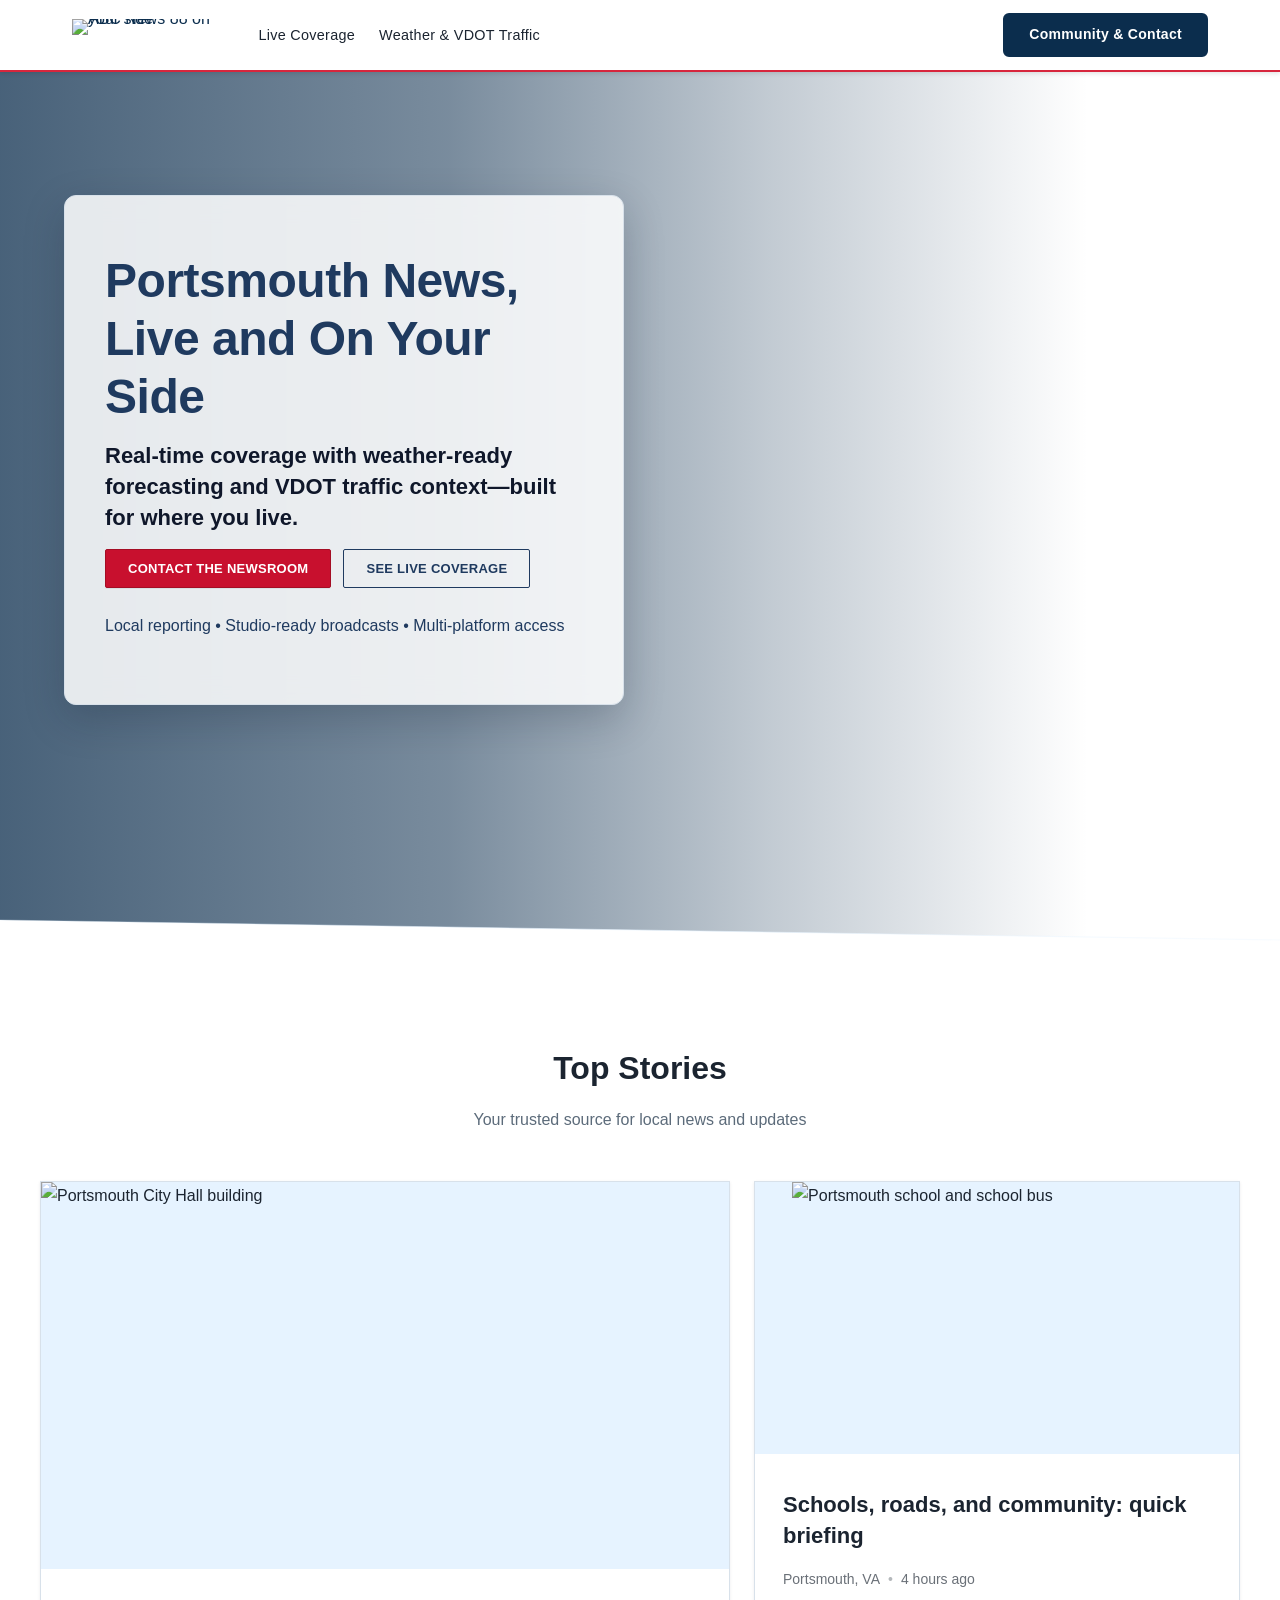
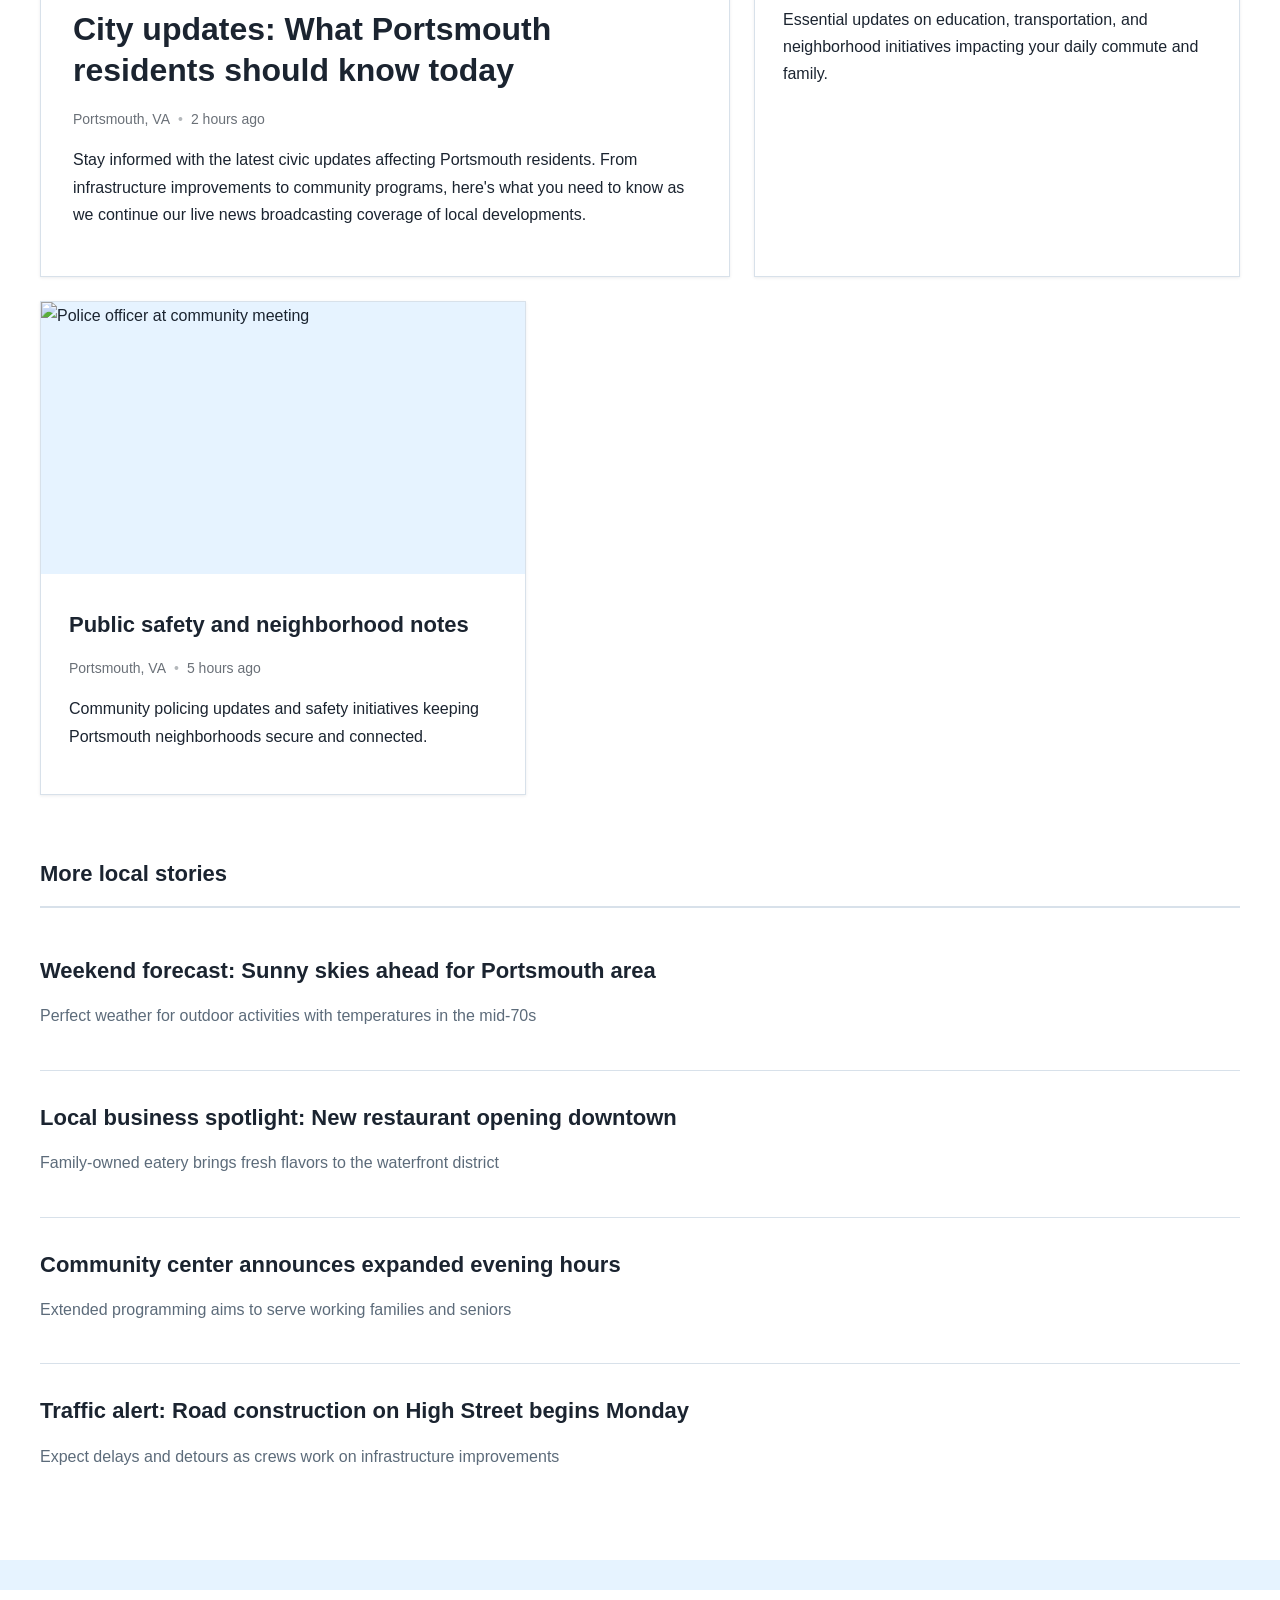
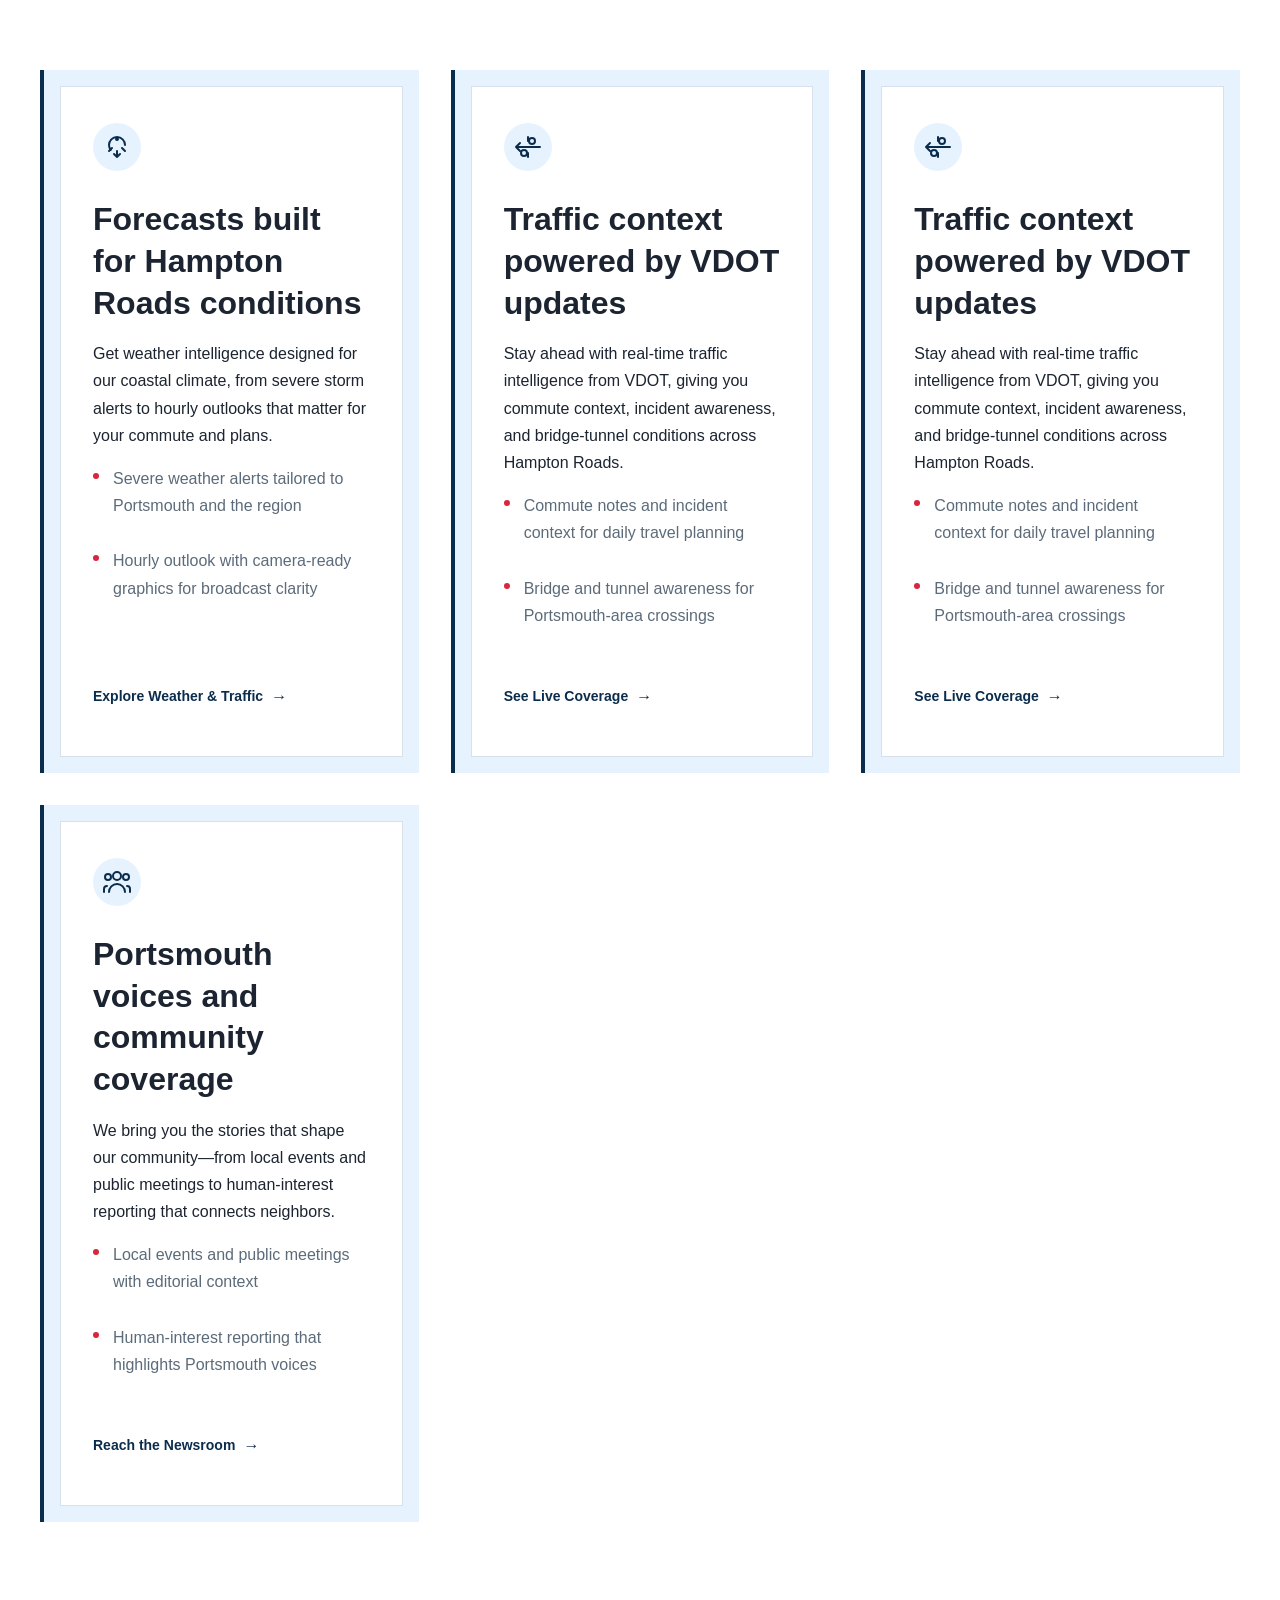
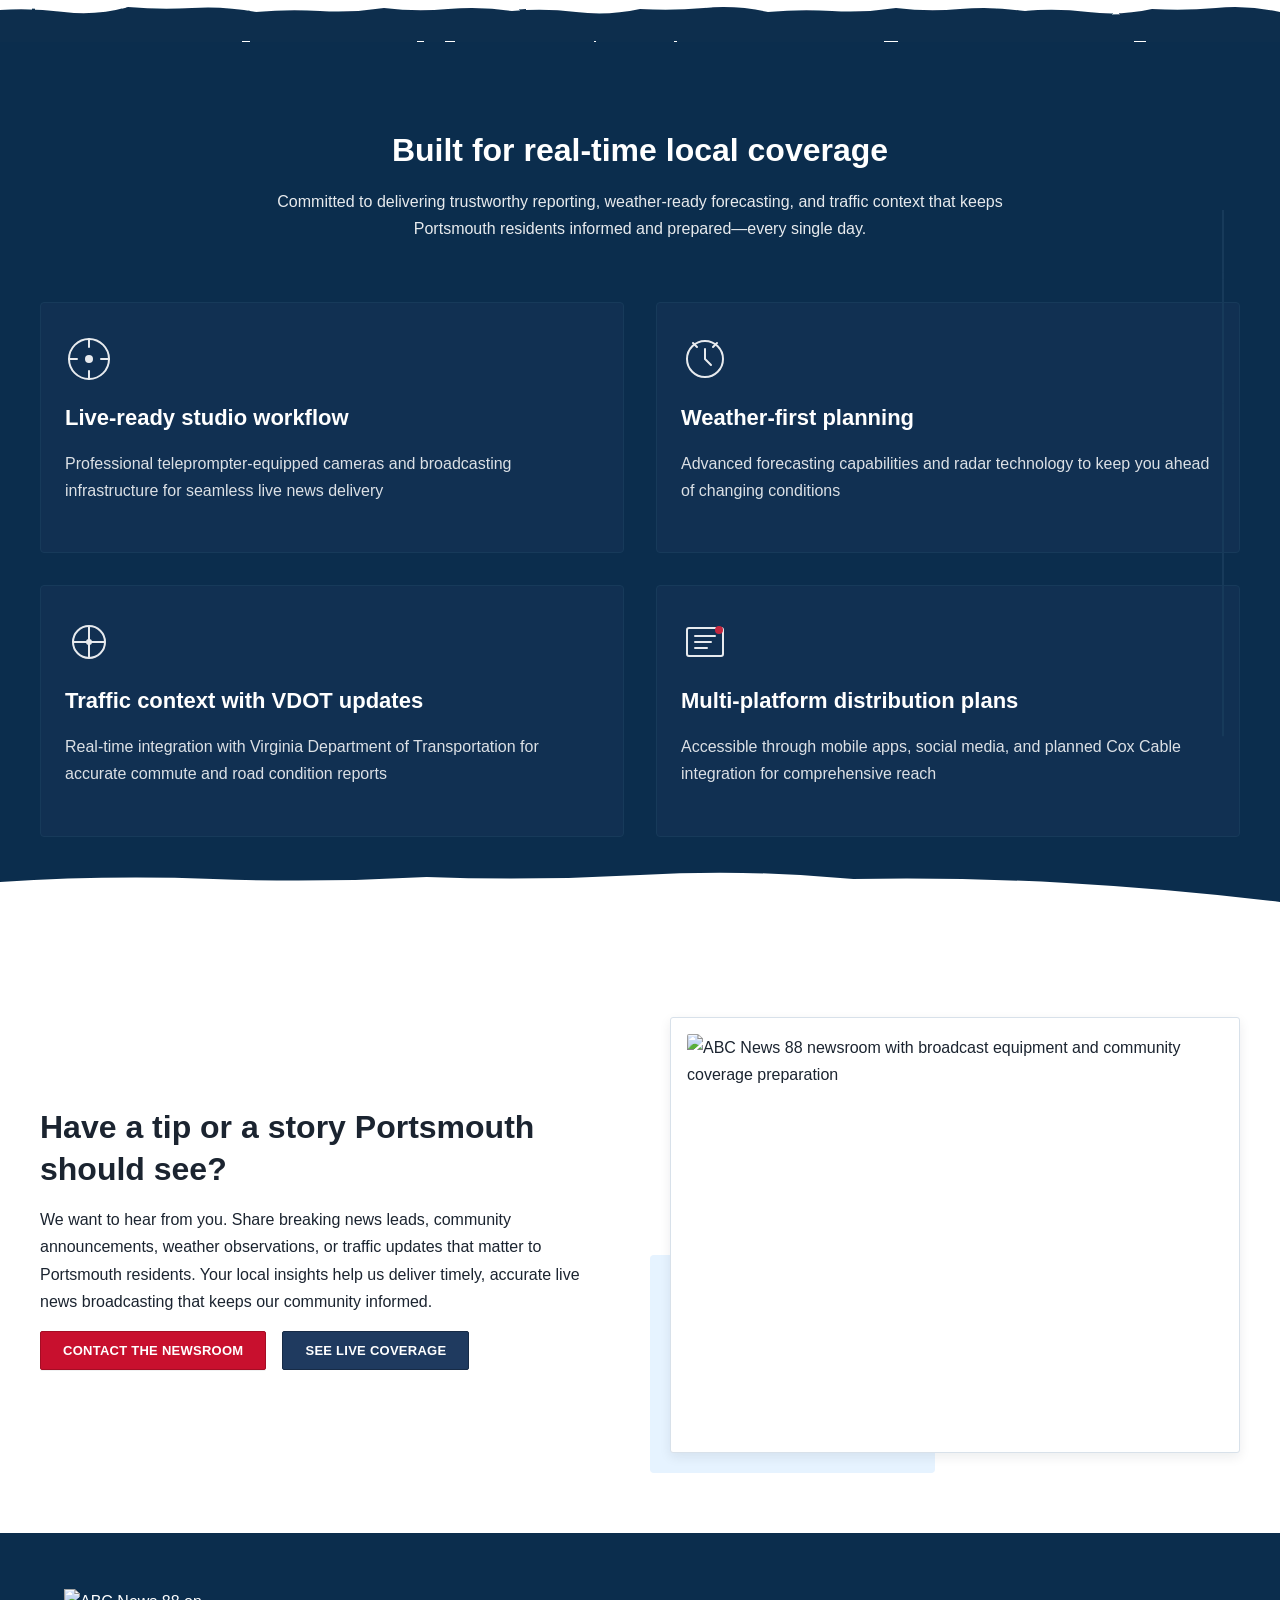
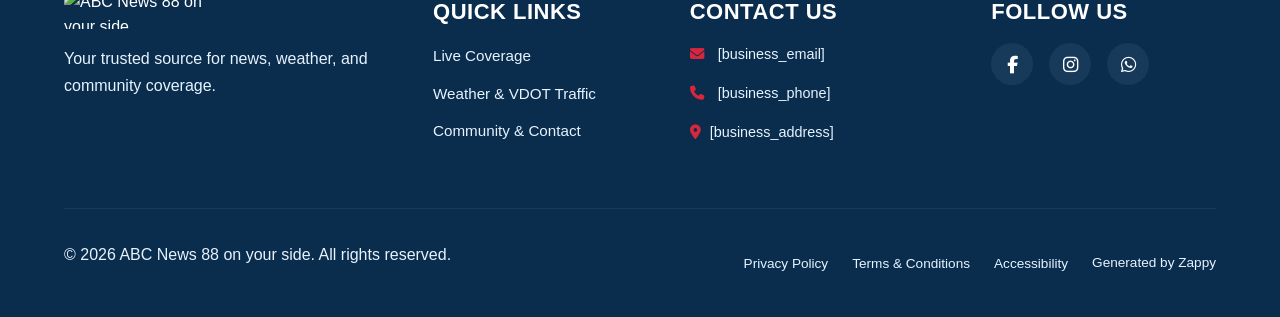
==== commit 37aae1df: "Background sync: Progressive GitHub Sync" ====
--- a/index.html
+++ b/index.html
@@ -300,16 +300,16 @@
 
   <nav class="navbar">
   <button class="mobile-toggle" id="mobileToggle" aria-label="Menu">
-    <svg class="hamburger-icon" width="24" height="24" viewbox="0 0 24 24" fill="none">
+    <svg class="hamburger-icon" width="24" height="24" viewBox="0 0 24 24" fill="none">
       <path d="M3 12h18M3 6h18M3 18h18" stroke="currentColor" stroke-width="2" stroke-linecap="round"></path>
     </svg>
-    <svg class="close-icon" width="24" height="24" viewbox="0 0 24 24" fill="none" style="display:none;">
+    <svg class="close-icon" width="24" height="24" viewBox="0 0 24 24" fill="none" style="display:none;">
       <path d="M18 6L6 18M6 6l12 12" stroke="currentColor" stroke-width="2" stroke-linecap="round"></path>
     </svg>
   </button>
   
   <button class="phone-header-btn" aria-label="Call">
-    <svg width="20" height="20" viewbox="0 0 24 24" fill="currentColor">
+    <svg width="20" height="20" viewBox="0 0 24 24" fill="currentColor">
       <path d="M22 16.92v3a2 2 0 0 1-2.18 2 19.79 19.79 0 0 1-8.63-3.07 19.5 19.5 0 0 1-6-6 19.79 19.79 0 0 1-3.07-8.67A2 2 0 0 1 4.11 2h3a2 2 0 0 1 2 1.72 12.84 12.84 0 0 0 .7 2.81 2 2 0 0 1-.45 2.11L8.09 9.91a16 16 0 0 0 6 6l1.27-1.27a2 2 0 0 1 2.11-.45 12.84 12.84 0 0 0 2.81.7A2 2 0 0 1 22 16.92z"></path>
     </svg>
   </button>
@@ -347,13 +347,13 @@
     </div>
   </div>
   <div class="home-hero-section__divider-wrapper">
-    <svg data-no-icon-edit="true" aria-hidden="true" viewbox="0 0 1200 60" preserveaspectratio="none" xmlns="http://www.w3.org/2000/svg">
+    <svg data-no-icon-edit="true" aria-hidden="true" viewBox="0 0 1200 60" preserveAspectRatio="none" xmlns="http://www.w3.org/2000/svg">
       <defs>
-        <lineargradient id="home-hero-divider-gradient" x1="0%" y1="0%" x2="100%" y2="0%">
+        <linearGradient id="home-hero-divider-gradient" x1="0%" y1="0%" x2="100%" y2="0%">
           <stop offset="0%" style="stop-color:#E6F3FF;stop-opacity:0.3"></stop>
           <stop offset="50%" style="stop-color:#E6F3FF;stop-opacity:0.6"></stop>
           <stop offset="100%" style="stop-color:#E6F3FF;stop-opacity:0.3"></stop>
-        </lineargradient>
+        </linearGradient>
       </defs>
       <path d="M0,60 L0,20 L1200,40 L1200,60 Z" fill="var(--bg-light)"></path>
       <line x1="0" y1="20" x2="1200" y2="40" stroke="url(#home-hero-divider-gradient)" stroke-width="1"></line>
@@ -388,7 +388,7 @@
       <!-- Secondary Story 1 -->
       <article class="home-top-stories-card home-top-stories-card-secondary" data-grid-item-index="1" style="overflow: hidden !important;">
         <div class="home-top-stories-card-image-wrapper">
-          <div data-zappy-zoom-wrapper="true" data-element-id="img-1772740811741-6v60lvkhn" data-element-type="image" data-zappy-zoom-wrapper-width="410px" data-zappy-zoom-wrapper-height="231px" data-zappy-zoom-wrapper-width-mode="px" style="position: relative !important; overflow: hidden !important; width: 410px !important; max-width: 100% !important; margin-left: auto !important; margin-right: auto !important; height: 231px !important; display: block !important;" data-zappy-zoom-clip="true" data-zappy-wrapper-margins-applied="true"><img data-placeholder="home-top-stories-image-2" data-context="Portsmouth Virginia school building exterior with students boarding yellow school bus, bright morning light, local news broadcast photography showing education and transportation" width="600" height="338" src="/assets/image-home-top-stories-image-2-1772744207244-xrz7do.webp?v=1772744208661" alt="Portsmouth school and school bus" data-element-type="image" data-element-id="img-1772740811741-6v60lvkhn" class="zappy-editable-image" data-resize-handler-attached="true" data-original-position="static" style="position: relative; object-position: 50% 50%; width: 409.846px !important; height: 230.875px !important; object-fit: cover !important; max-width: 100% !important; display: block; margin-top: 0px !important; margin-bottom: 0px !important;" data-zappy-original-width="409.8461608886719" data-zappy-original-height="230.87501525878906" data-zappy-zoom="1"></div>
+          <div data-zappy-zoom-wrapper="true" data-element-id="img-1772740811741-6v60lvkhn" data-element-type="image" data-zappy-zoom-wrapper-width="410px" data-zappy-zoom-wrapper-height="231px" data-zappy-zoom-wrapper-width-mode="px" style="position: relative !important; overflow: hidden !important; width: 409.846px !important; max-width: 100% !important; margin-left: auto !important; margin-right: auto !important; height: 231px !important; display: block !important; min-height: 150px !important;" data-zappy-zoom-clip="true" data-zappy-wrapper-margins-applied="true"><img data-placeholder="home-top-stories-image-2" data-context="Portsmouth Virginia school building exterior with students boarding yellow school bus, bright morning light, local news broadcast photography showing education and transportation" width="600" height="338" src="/assets/image-home-top-stories-image-2-1772744490162-gyxuru.webp?v=1772744491495" alt="Portsmouth school and school bus" data-element-type="image" data-element-id="img-1772740811741-6v60lvkhn" class="zappy-editable-image" data-resize-handler-attached="true" data-original-position="static" style="position: relative !important; object-position: 50% 50%; width: 100% !important; height: auto !important; object-fit: cover; max-width: 100% !important; display: block; margin-top: 0px !important; margin-bottom: 0px !important; max-height: 300px !important;" data-zappy-original-width="409.8461608886719" data-zappy-original-height="230.87501525878906" data-zappy-zoom="1"></div>
         </div>
         <div class="home-top-stories-card-content">
           <h3 class="home-top-stories-card-title">Schools, roads, and community: quick briefing</h3>
@@ -444,7 +444,7 @@
 
   <!-- Bottom Divider -->
   <div class="home-top-stories-divider-wrapper">
-    <svg data-no-icon-edit="true" aria-hidden="true" viewbox="0 0 1200 60" preserveaspectratio="none" xmlns="http://www.w3.org/2000/svg">
+    <svg data-no-icon-edit="true" aria-hidden="true" viewBox="0 0 1200 60" preserveAspectRatio="none" xmlns="http://www.w3.org/2000/svg">
       <path d="M0,60 L0,30 L580,30 Q590,26 600,30 L620,30 Q630,34 640,30 L1200,30 L1200,60 Z" fill="var(--bg-light)"></path>
       <rect x="0" y="30" width="1200" height="30" fill="var(--secondary)"></rect>
     </svg>
@@ -457,7 +457,7 @@
         <div class="coverage-block-accent-bar"></div>
         <div class="coverage-block-content">
           <div class="coverage-block-icon-wrapper">
-            <svg data-element-type="icon" data-icon-type="svg" width="32" height="32" viewbox="0 0 32 32" fill="none" xmlns="http://www.w3.org/2000/svg">
+            <svg data-element-type="icon" data-icon-type="svg" width="32" height="32" viewBox="0 0 32 32" fill="none" xmlns="http://www.w3.org/2000/svg">
               <path d="M24 14C24 9.58172 20.4183 6 16 6C11.5817 6 8 9.58172 8 14C8 15.8487 8.63214 17.5501 9.69679 18.8906" stroke="currentColor" stroke-width="2" stroke-linecap="round"></path>
               <circle cx="16" cy="8" r="2" fill="currentColor"></circle>
               <path d="M16 20L16 26M13 23L16 26L19 23" stroke="currentColor" stroke-width="2" stroke-linecap="round" stroke-linejoin="round"></path>
@@ -476,7 +476,7 @@
         <div class="coverage-block-accent-bar"></div>
         <div class="coverage-block-content">
           <div class="coverage-block-icon-wrapper">
-            <svg data-element-type="icon" data-icon-type="svg" width="32" height="32" viewbox="0 0 32 32" fill="none" xmlns="http://www.w3.org/2000/svg">
+            <svg data-element-type="icon" data-icon-type="svg" width="32" height="32" viewBox="0 0 32 32" fill="none" xmlns="http://www.w3.org/2000/svg">
               <path d="M4 16H28M4 16L8 12M4 16L8 20" stroke="currentColor" stroke-width="2" stroke-linecap="round" stroke-linejoin="round"></path>
               <circle cx="20" cy="10" r="3" stroke="currentColor" stroke-width="2"></circle>
               <circle cx="12" cy="22" r="3" stroke="currentColor" stroke-width="2"></circle>
@@ -495,7 +495,7 @@
         <div class="coverage-block-accent-bar"></div>
         <div class="coverage-block-content">
           <div class="coverage-block-icon-wrapper">
-            <svg data-element-type="icon" data-icon-type="svg" width="32" height="32" viewbox="0 0 32 32" fill="none" xmlns="http://www.w3.org/2000/svg" data-element-id="icon-1772744310022-3u94j3zd7">
+            <svg data-element-type="icon" data-icon-type="svg" width="32" height="32" viewBox="0 0 32 32" fill="none" xmlns="http://www.w3.org/2000/svg" data-element-id="icon-1772744310022-3u94j3zd7">
               <path d="M4 16H28M4 16L8 12M4 16L8 20" stroke="currentColor" stroke-width="2" stroke-linecap="round" stroke-linejoin="round"></path>
               <circle cx="20" cy="10" r="3" stroke="currentColor" stroke-width="2"></circle>
               <circle cx="12" cy="22" r="3" stroke="currentColor" stroke-width="2"></circle>
@@ -514,7 +514,7 @@
         <div class="coverage-block-accent-bar"></div>
         <div class="coverage-block-content">
           <div class="coverage-block-icon-wrapper">
-            <svg data-element-type="icon" data-icon-type="svg" width="32" height="32" viewbox="0 0 32 32" fill="none" xmlns="http://www.w3.org/2000/svg">
+            <svg data-element-type="icon" data-icon-type="svg" width="32" height="32" viewBox="0 0 32 32" fill="none" xmlns="http://www.w3.org/2000/svg">
               <circle cx="16" cy="10" r="4" stroke="currentColor" stroke-width="2"></circle>
               <path d="M8 26C8 21.5817 11.5817 18 16 18C20.4183 18 24 21.5817 24 26" stroke="currentColor" stroke-width="2" stroke-linecap="round"></path>
               <circle cx="25" cy="11" r="3" stroke="currentColor" stroke-width="2"></circle>
@@ -535,11 +535,11 @@
 
   <!-- Bottom Divider (torn paper edge) -->
   <div class="home-coverage-blocks-divider-wrapper">
-    <svg data-no-icon-edit="true" aria-hidden="true" viewbox="0 0 1200 60" preserveaspectratio="none" xmlns="http://www.w3.org/2000/svg">
+    <svg data-no-icon-edit="true" aria-hidden="true" viewBox="0 0 1200 60" preserveAspectRatio="none" xmlns="http://www.w3.org/2000/svg">
       <defs>
         <filter id="coverage-torn-texture" x="-50%" y="-50%" width="200%" height="200%">
-          <feturbulence type="fractalNoise" basefrequency="0.04" numoctaves="3" result="noise"></feturbulence>
-          <fedisplacementmap in="SourceGraphic" in2="noise" scale="2" xchannelselector="R" ychannelselector="G"></fedisplacementmap>
+          <feTurbulence type="fractalNoise" baseFrequency="0.04" numOctaves="3" result="noise"></feTurbulence>
+          <feDisplacementMap in="SourceGraphic" in2="noise" scale="2" xChannelSelector="R" yChannelSelector="G"></feDisplacementMap>
         </filter>
       </defs>
       <path d="M0,60 L0,28 Q30,26 60,30 T120,25 Q150,28 180,26 T240,30 Q270,27 300,29 T360,26 Q390,30 420,27 T480,29 Q510,26 540,30 T600,27 Q630,29 660,26 T720,30 Q750,27 780,29 T840,26 Q870,30 900,27 T960,29 Q990,26 1020,30 T1080,27 Q1110,29 1140,26 T1200,30 L1200,60 Z" fill="var(--bg-dark)" filter="url(#coverage-torn-texture)"></path>
@@ -557,7 +557,7 @@
     <div class="home-stats-grid">
       <div class="home-stats-card">
         <div class="home-stats-icon">
-          <svg data-element-type="icon" data-icon-type="svg" width="48" height="48" viewbox="0 0 48 48" fill="none" xmlns="http://www.w3.org/2000/svg">
+          <svg data-element-type="icon" data-icon-type="svg" width="48" height="48" viewBox="0 0 48 48" fill="none" xmlns="http://www.w3.org/2000/svg">
             <circle cx="24" cy="24" r="20" stroke="currentColor" stroke-width="2" fill="none"></circle>
             <circle cx="24" cy="24" r="4" fill="currentColor"></circle>
             <path d="M24 4v8M24 36v8M4 24h8M36 24h8" stroke="currentColor" stroke-width="2" stroke-linecap="round"></path>
@@ -569,7 +569,7 @@
       
       <div class="home-stats-card">
         <div class="home-stats-icon">
-          <svg data-element-type="icon" data-icon-type="svg" width="48" height="48" viewbox="0 0 48 48" fill="none" xmlns="http://www.w3.org/2000/svg">
+          <svg data-element-type="icon" data-icon-type="svg" width="48" height="48" viewBox="0 0 48 48" fill="none" xmlns="http://www.w3.org/2000/svg">
             <path d="M24 6C14.059 6 6 14.059 6 24s8.059 18 18 18 18-8.059 18-18S33.941 6 24 6z" stroke="currentColor" stroke-width="2" fill="none"></path>
             <path d="M24 14v10l6 6" stroke="currentColor" stroke-width="2" stroke-linecap="round" stroke-linejoin="round"></path>
             <path d="M12 8l4 4M36 8l-4 4" stroke="currentColor" stroke-width="2" stroke-linecap="round"></path>
@@ -581,7 +581,7 @@
       
       <div class="home-stats-card">
         <div class="home-stats-icon">
-          <svg data-element-type="icon" data-icon-type="svg" width="48" height="48" viewbox="0 0 48 48" fill="none" xmlns="http://www.w3.org/2000/svg">
+          <svg data-element-type="icon" data-icon-type="svg" width="48" height="48" viewBox="0 0 48 48" fill="none" xmlns="http://www.w3.org/2000/svg">
             <path d="M8 24h32M8 24c0-8.837 7.163-16 16-16s16 7.163 16 16M8 24c0 8.837 7.163 16 16 16s16-7.163 16-16" stroke="currentColor" stroke-width="2" fill="none"></path>
             <path d="M24 8v32" stroke="currentColor" stroke-width="2"></path>
             <circle cx="24" cy="24" r="3" fill="currentColor"></circle>
@@ -593,7 +593,7 @@
       
       <div class="home-stats-card">
         <div class="home-stats-icon">
-          <svg data-element-type="icon" data-icon-type="svg" width="48" height="48" viewbox="0 0 48 48" fill="none" xmlns="http://www.w3.org/2000/svg">
+          <svg data-element-type="icon" data-icon-type="svg" width="48" height="48" viewBox="0 0 48 48" fill="none" xmlns="http://www.w3.org/2000/svg">
             <rect x="6" y="10" width="36" height="28" rx="2" stroke="currentColor" stroke-width="2" fill="none"></rect>
             <path d="M14 18h20M14 24h16M14 30h12" stroke="currentColor" stroke-width="2" stroke-linecap="round"></path>
             <circle cx="38" cy="12" r="4" fill="var(--accent)"></circle>
@@ -605,7 +605,7 @@
     </div>
     
     <div class="home-stats-signal-line" aria-hidden="true">
-      <svg viewbox="0 0 2 600" preserveaspectratio="none" xmlns="http://www.w3.org/2000/svg">
+      <svg viewBox="0 0 2 600" preserveAspectRatio="none" xmlns="http://www.w3.org/2000/svg">
         <line x1="1" y1="0" x2="1" y2="600" stroke="var(--border-dark)" stroke-width="2"></line>
         <circle cx="1" cy="75" r="4" fill="var(--border-dark)"></circle>
         <circle cx="1" cy="225" r="4" fill="var(--border-dark)"></circle>
@@ -616,13 +616,13 @@
   </div>
   
   <div class="home-stats-divider-wrapper">
-    <svg data-no-icon-edit="true" aria-hidden="true" viewbox="0 0 1200 80" preserveaspectratio="none" xmlns="http://www.w3.org/2000/svg">
+    <svg data-no-icon-edit="true" aria-hidden="true" viewBox="0 0 1200 80" preserveAspectRatio="none" xmlns="http://www.w3.org/2000/svg">
       <defs>
-        <lineargradient id="waveGradient" x1="0%" y1="0%" x2="100%" y2="0%">
+        <linearGradient id="waveGradient" x1="0%" y1="0%" x2="100%" y2="0%">
           <stop offset="0%" style="stop-color:#0B2D4D;stop-opacity:1"></stop>
           <stop offset="50%" style="stop-color:#1F3A5F;stop-opacity:1"></stop>
           <stop offset="100%" style="stop-color:#FFFFFF;stop-opacity:1"></stop>
-        </lineargradient>
+        </linearGradient>
       </defs>
       <path d="M0,80 L0,25 Q100,18 200,22 T400,20 Q500,24 600,18 T800,22 Q900,20 1000,26 T1200,45 L1200,80 Z" fill="#FFFFFF"></path>
     </svg>
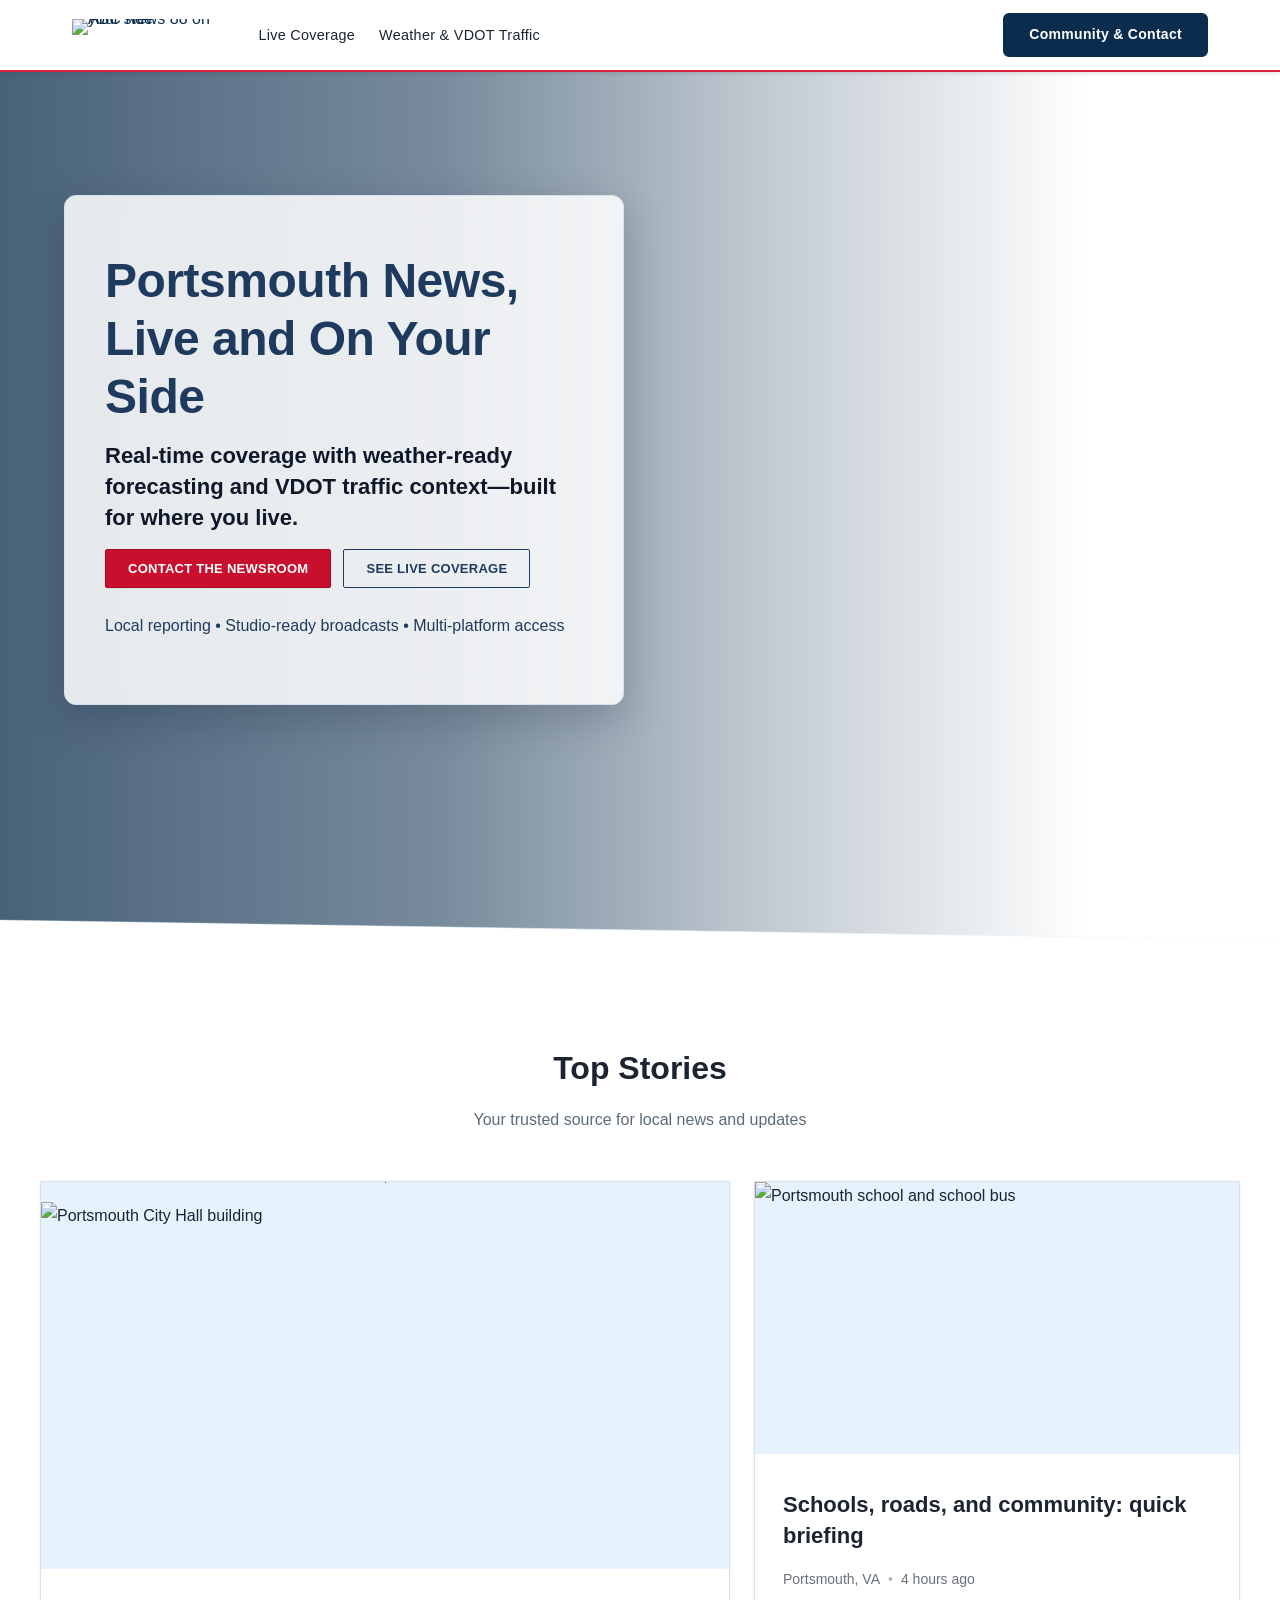
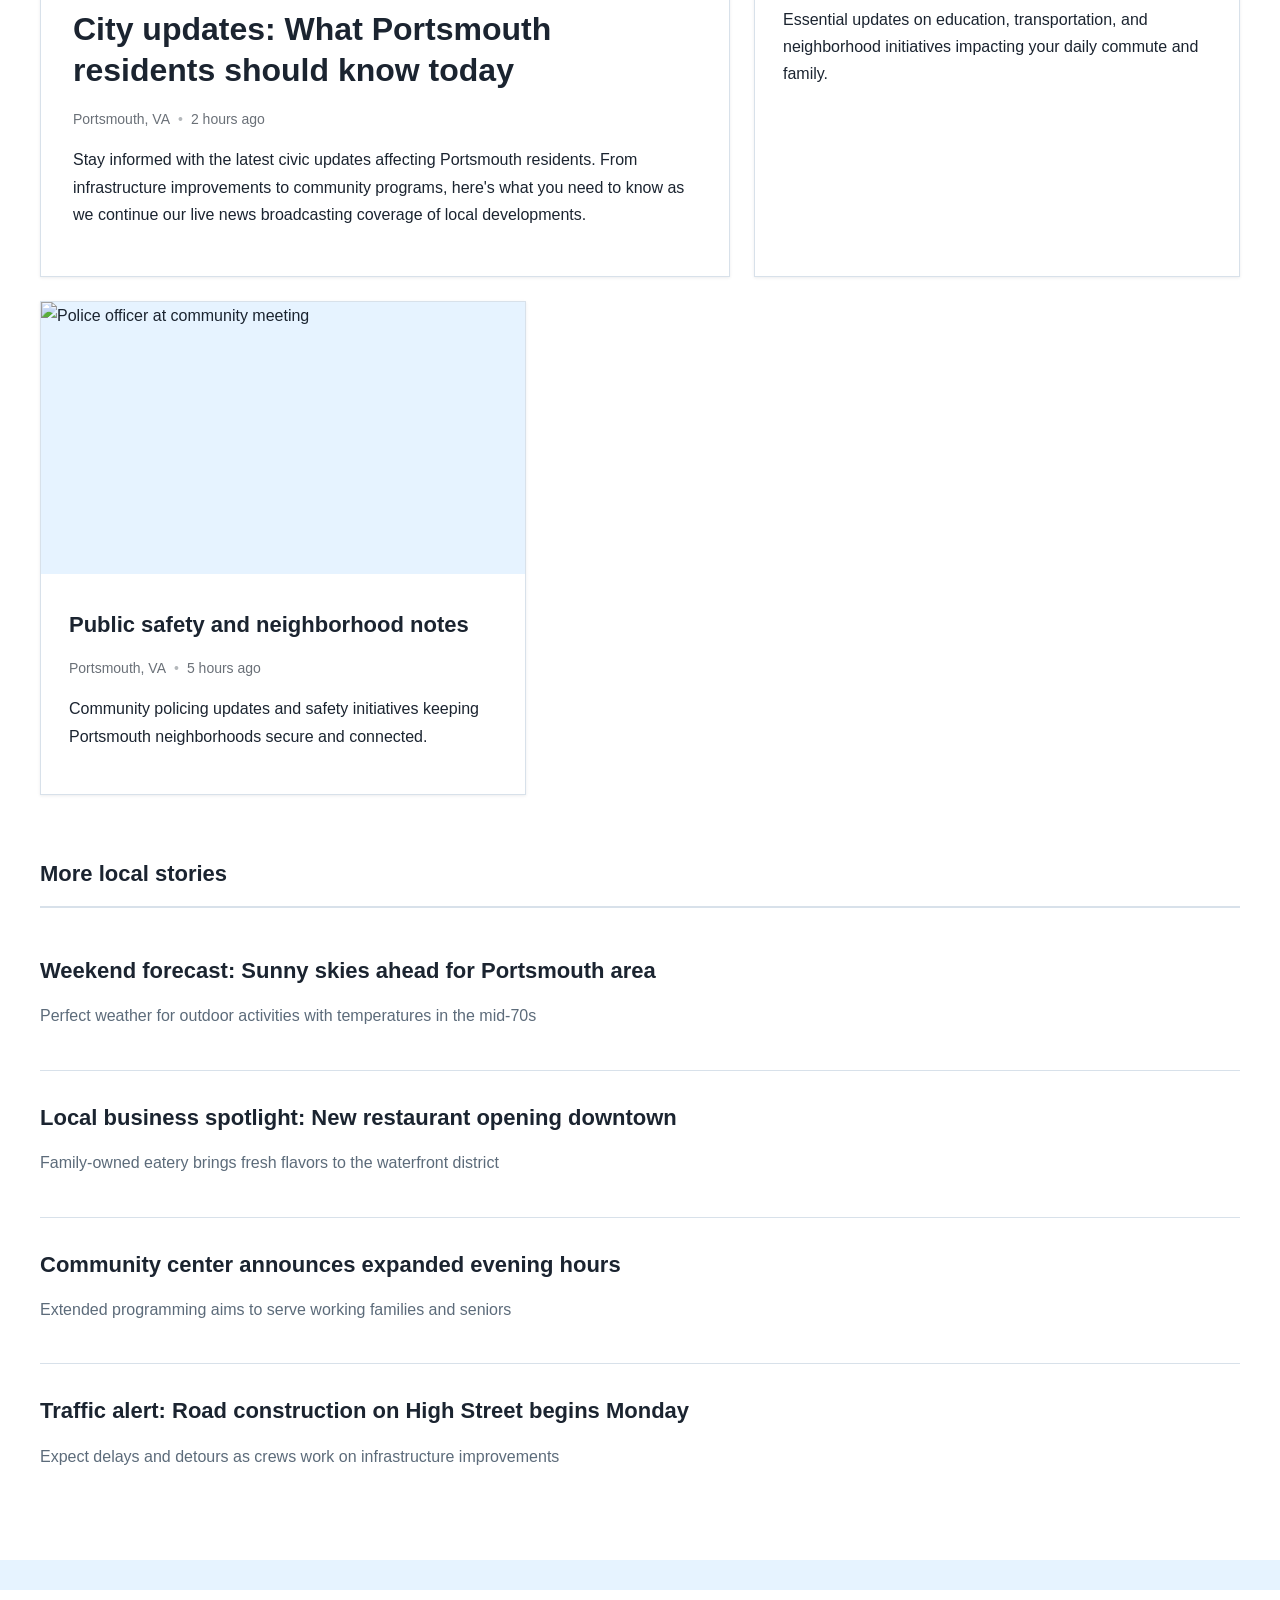
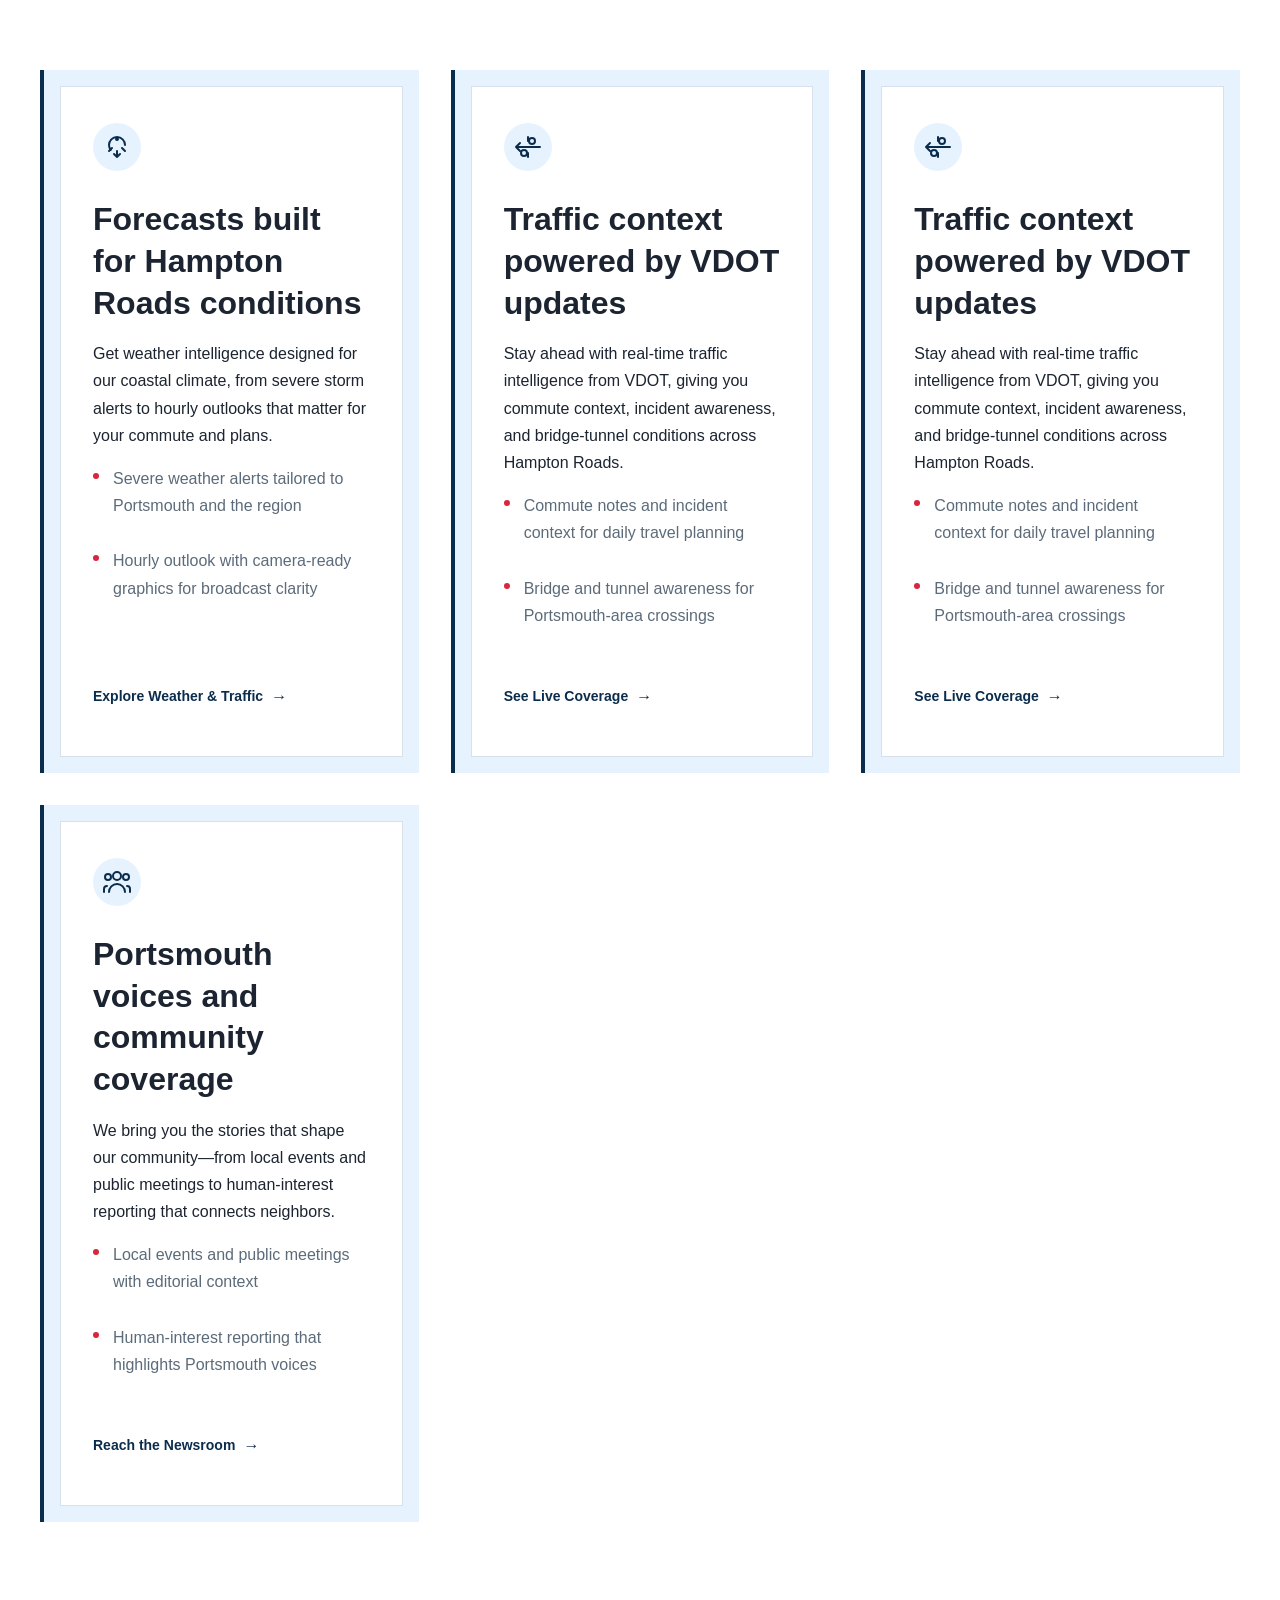
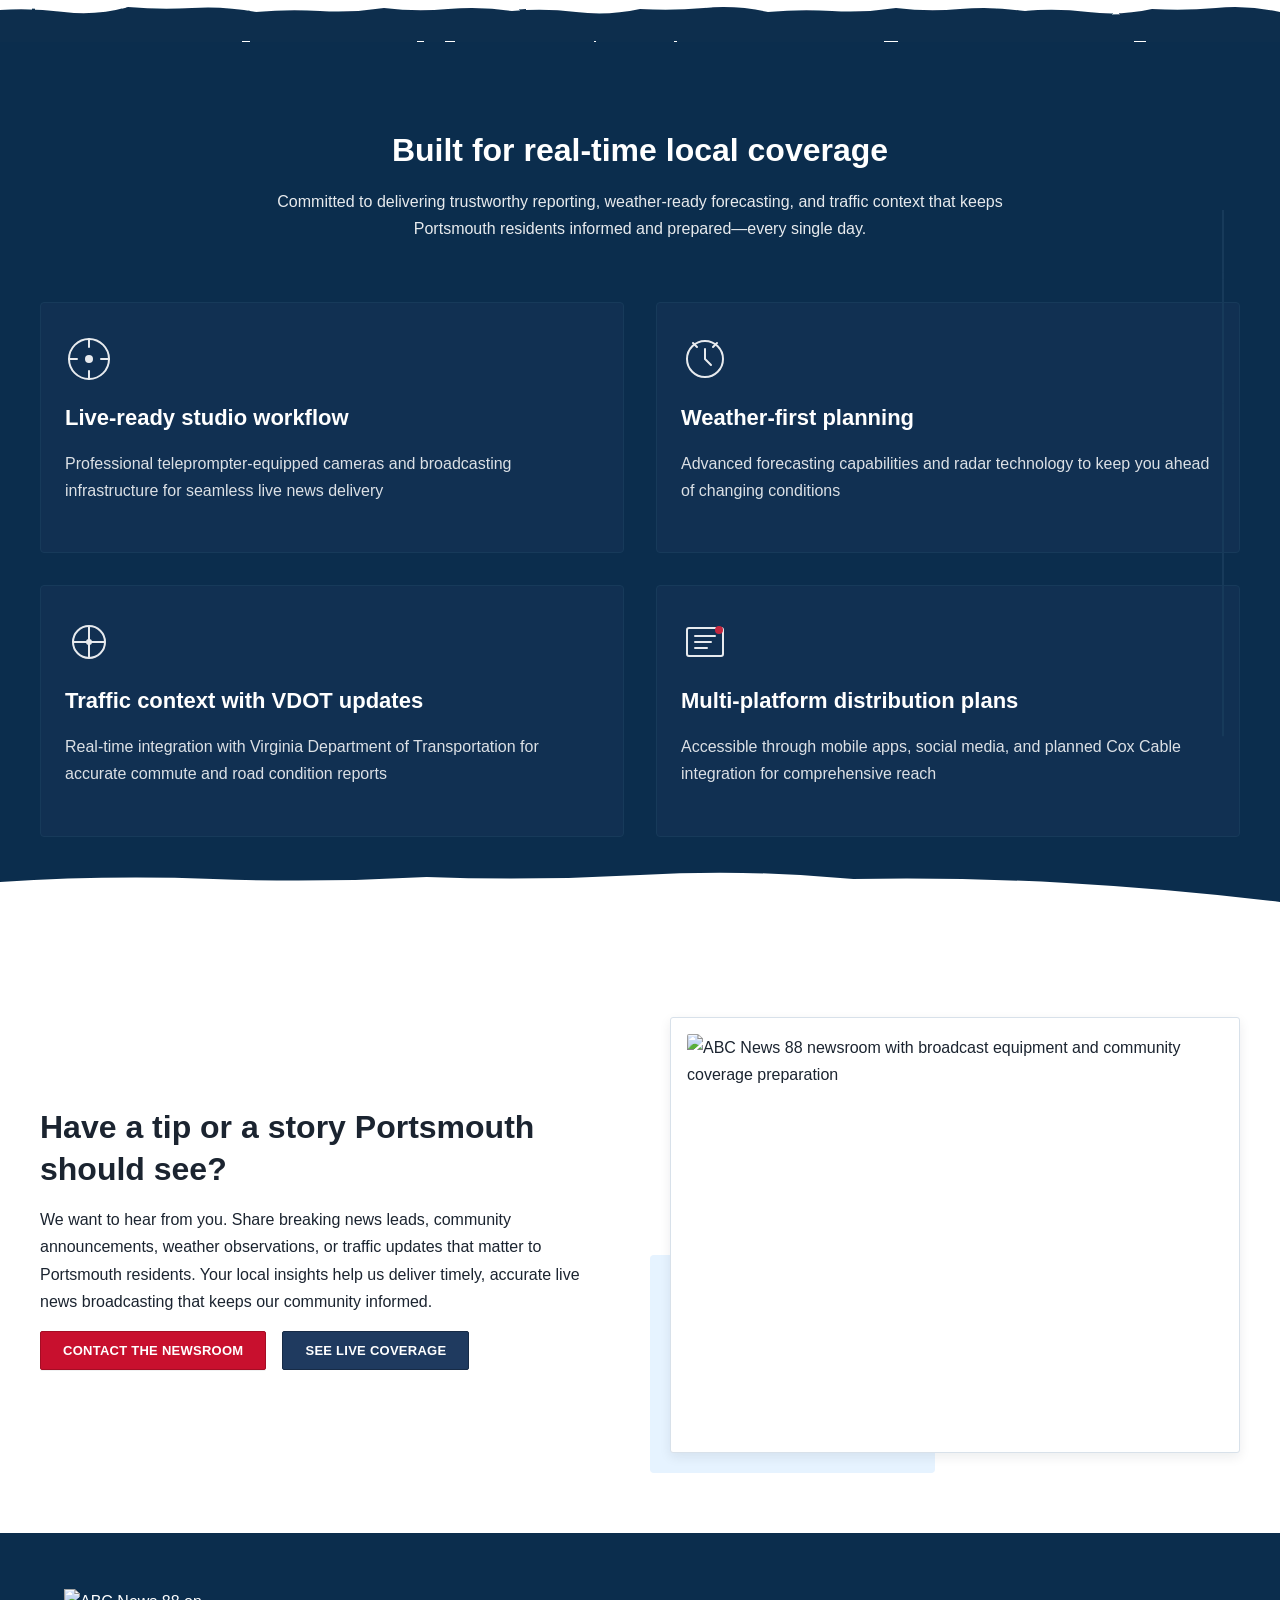
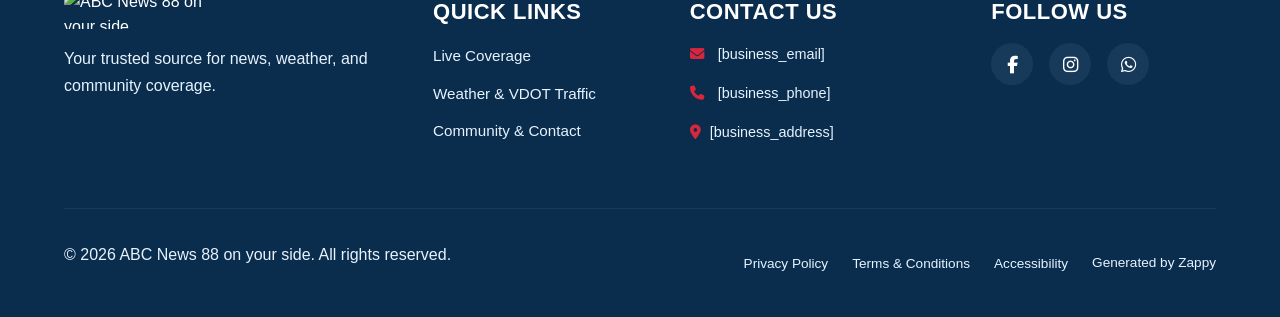
==== commit 008c766f: "Background sync: Progressive GitHub Sync" ====
--- a/index.html
+++ b/index.html
@@ -371,9 +371,9 @@
     <div class="home-top-stories-grid zappy-vertical-grid">
       <!-- Top Story (Dominant) -->
       <article class="home-top-stories-card home-top-stories-card-featured" data-grid-item-index="0">
-        <div class="home-top-stories-card-image-wrapper">
+        <div class="home-top-stories-card-image-wrapper"><div class="zappy-inserted-element" id="zappy-element-1772744579758-3cifxsue1" data-element-id="zappy-element-1772744579758-3cifxsue1" data-element-type="video" data-zappy-newly-inserted="true" style="text-align: center; margin: 0px auto 20px; max-width: 1px !important;"><div style="width: 100%; max-width: 600px;"><div style="position: relative; width: 100%; height: 0; padding-bottom: 56.25%; background: #000; border-radius: 8px; overflow: hidden;" data-element-type="video" data-element-id="zappy-element-1772744579758-3cifxsue1" id="zappy-element-1772744579758-3cifxsue1"><iframe src="https://www.youtube.com/embed/6wZaPrKriqc" style="position: absolute; top: 0; left: 0; width: 100%; height: 100%; border: none; " allow="accelerometer; autoplay; clipboard-write; encrypted-media; gyroscope; picture-in-picture" allowfullscreen=""></iframe></div></div></div>
           <img data-placeholder="home-top-stories-image-1" data-context="Modern Portsmouth Virginia city hall building with American flag during daytime, professional news photography style showing civic architecture and local government building for broadcast news story" width="840" height="473" src="/assets/site-home-top-stories-image-1.webp" alt="Portsmouth City Hall building" data-element-type="image" data-element-id="img-1772740811741-nuwykc020" class="zappy-editable-image" data-resize-handler-attached="true" data-original-position="static" style="position: relative;">
-        </div>
+        <div class="zappy-inserted-element" id="zappy-element-1772744579759-thu3tdcbu" data-element-id="zappy-element-1772744579759-thu3tdcbu" data-element-type="video" data-zappy-newly-inserted="true" style="text-align: center; margin: 20px auto 0px; max-width: 1px !important;"><div style="width: 100%; max-width: 600px;"><div style="position: relative; width: 100%; height: 0; padding-bottom: 56.25%; background: #000; border-radius: 8px; overflow: hidden;" data-element-type="video" data-element-id="zappy-element-1772744579759-thu3tdcbu" id="zappy-element-1772744579759-thu3tdcbu"><iframe src="https://www.youtube.com/embed/bKYLkQGtDrs" style="position: absolute; top: 0; left: 0; width: 100%; height: 100%; border: none; " allow="accelerometer; autoplay; clipboard-write; encrypted-media; gyroscope; picture-in-picture" allowfullscreen=""></iframe></div></div></div></div>
         <div class="home-top-stories-card-content">
           <h2 class="home-top-stories-card-title">City updates: What Portsmouth residents should know today</h2>
           <div class="home-top-stories-card-meta">
@@ -388,7 +388,7 @@
       <!-- Secondary Story 1 -->
       <article class="home-top-stories-card home-top-stories-card-secondary" data-grid-item-index="1" style="overflow: hidden !important;">
         <div class="home-top-stories-card-image-wrapper">
-          <div data-zappy-zoom-wrapper="true" data-element-id="img-1772740811741-6v60lvkhn" data-element-type="image" data-zappy-zoom-wrapper-width="410px" data-zappy-zoom-wrapper-height="231px" data-zappy-zoom-wrapper-width-mode="px" style="position: relative !important; overflow: hidden !important; width: 409.846px !important; max-width: 100% !important; margin-left: auto !important; margin-right: auto !important; height: 231px !important; display: block !important; min-height: 150px !important;" data-zappy-zoom-clip="true" data-zappy-wrapper-margins-applied="true"><img data-placeholder="home-top-stories-image-2" data-context="Portsmouth Virginia school building exterior with students boarding yellow school bus, bright morning light, local news broadcast photography showing education and transportation" width="600" height="338" src="/assets/image-home-top-stories-image-2-1772744490162-gyxuru.webp?v=1772744491495" alt="Portsmouth school and school bus" data-element-type="image" data-element-id="img-1772740811741-6v60lvkhn" class="zappy-editable-image" data-resize-handler-attached="true" data-original-position="static" style="position: relative !important; object-position: 50% 50%; width: 100% !important; height: auto !important; object-fit: cover; max-width: 100% !important; display: block; margin-top: 0px !important; margin-bottom: 0px !important; max-height: 300px !important;" data-zappy-original-width="409.8461608886719" data-zappy-original-height="230.87501525878906" data-zappy-zoom="1"></div>
+          <div data-zappy-zoom-wrapper="true" data-element-id="img-1772740811741-6v60lvkhn" data-element-type="image" data-zappy-zoom-wrapper-width="410px" data-zappy-zoom-wrapper-height="231px" data-zappy-zoom-wrapper-width-mode="px" style="position: relative !important; overflow: visible !important; width: 100% !important; max-width: 100% !important; margin-left: auto !important; margin-right: auto !important; height: auto !important; display: block !important; min-height: 150px !important;" data-zappy-zoom-clip="true" data-zappy-wrapper-margins-applied="true"><img data-placeholder="home-top-stories-image-2" data-context="Portsmouth Virginia school building exterior with students boarding yellow school bus, bright morning light, local news broadcast photography showing education and transportation" width="600" height="338" src="/assets/image-home-top-stories-image-2-1772744490162-gyxuru.webp?v=1772744491495" alt="Portsmouth school and school bus" data-element-type="image" data-element-id="img-1772740811741-6v60lvkhn" class="zappy-editable-image" data-resize-handler-attached="true" data-original-position="static" style="position: relative !important; object-position: 50% 50%; width: 100% !important; height: auto !important; object-fit: cover !important; max-width: 100% !important; display: block !important; margin: 0px !important; max-height: 300px !important;" data-zappy-original-width="409.8461608886719" data-zappy-original-height="230.87501525878906" data-zappy-zoom="1"></div>
         </div>
         <div class="home-top-stories-card-content">
           <h3 class="home-top-stories-card-title">Schools, roads, and community: quick briefing</h3>
